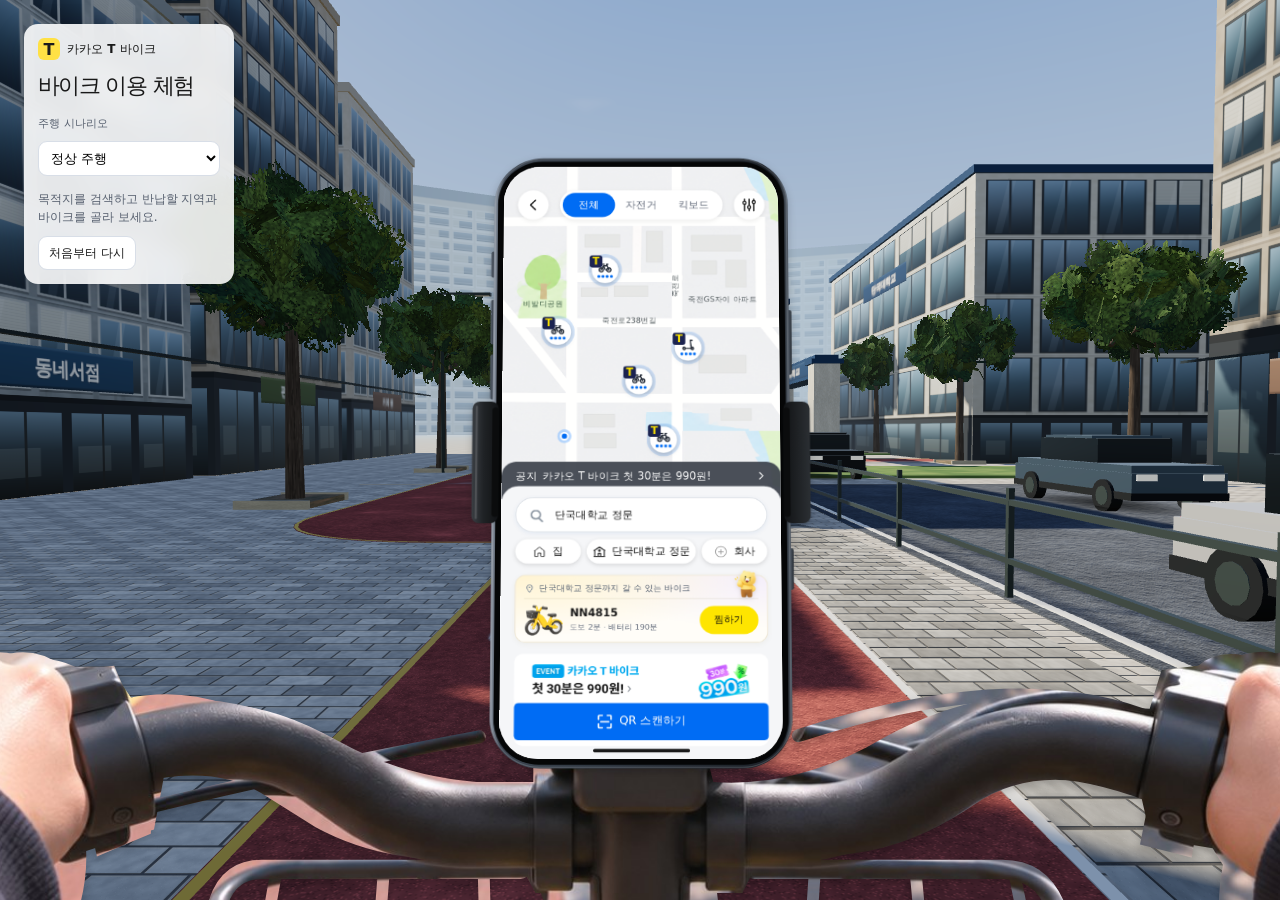
==== index.html @ aef1033a "Keep only final purple theme and banner warning scenario" ====
<!doctype html><html lang="ko"><head><meta charset="utf-8"><meta name="viewport" content="width=device-width,initial-scale=1,viewport-fit=cover"><title>카카오 T 바이크 UX 프로토타입</title><link rel="stylesheet" href="style.css?v=purple-final"></head>
<body><main class="demo">
 <aside class="controls" aria-label="테스트 설정">
  <div class="brand"><span>T</span> 카카오 T 바이크</div>
  <h1>바이크 이용 체험</h1>
  <label for="scenario">주행 시나리오</label><select id="scenario"><option value="normal">정상 주행</option><option value="restricted">서비스 불가 구역 · 상단 경고</option></select>
  <p id="hint">목적지를 검색하고 반납할 지역과 바이크를 골라 보세요.</p>
  <button class="reset" id="reset" type="button">처음부터 다시</button>
 </aside>

 <canvas id="rideScenery" class="ride-scenery" aria-hidden="true"></canvas>
 <div class="device">
 <svg class="ride-cockpit" viewBox="0 0 1392 1044" preserveAspectRatio="none" aria-hidden="true">
  <defs><mask id="cockpitMask" maskUnits="userSpaceOnUse" x="0" y="0" width="1392" height="1044">

   <path fill="white" d="M0 665Q25 651 47 650Q69 633 99 645Q133 633 159 653L181 689Q194 729 188 772Q183 813 151 841L163 884Q174 948 119 1044H0Z"/>
   <path fill="white" d="M1392 660Q1350 647 1328 650Q1300 631 1276 647Q1248 639 1227 658L1209 699Q1194 739 1202 781L1237 838Q1226 892 1247 955L1272 1044H1392Z"/>
   <path fill="white" d="M155 659L208 653L221 683Q269 674 312 689Q359 691 416 723Q473 755 544 761H597V737H758L764 761Q835 766 906 729Q970 691 1028 683Q1096 675 1177 698L1185 661L1234 675L1208 831L1160 819L1168 779Q1080 746 1028 764Q973 786 936 809Q868 844 767 840L754 894H615L595 840Q502 843 439 817Q399 801 358 774Q303 743 245 759L242 809L192 830Z"/>
   <path fill="white" d="M634 744H754L776 939Q790 974 810 999L825 1044H607L619 982Q641 967 643 936Z"/>
   <g fill="white">
    <path d="M0 657Q16 646 41 649Q61 639 82 644Q107 635 130 649Q147 643 172 654L204 654L226 686Q291 679 340 693Q382 707 420 731Q462 759 501 766L592 773H800L878 765Q924 753 971 721Q1018 690 1073 688L1169 693L1180 657L1214 653Q1230 639 1255 643Q1284 635 1302 649Q1334 637 1359 649Q1380 645 1392 659V1044H1298Q1301 960 1258 893Q1238 862 1237 824L1170 813L1158 761L1085 759Q1041 758 1006 782Q950 820 895 827L803 840L791 864H599L585 838L493 832Q439 827 395 803L344 771Q307 749 254 757L245 805L182 825Q184 866 161 919Q139 976 144 1044H0Z"/>
    <path d="M628 783H756L767 913L798 988L800 1044H598L605 992L626 942Z"/>
   </g>
   <g fill="none" stroke="white" stroke-linecap="round" stroke-linejoin="round">
    <path stroke-width="18" d="M235 1044L305 872Q315 842 345 842H585M802 842H1032Q1067 842 1081 875L1133 1044"/>
    <path stroke-width="11" d="M271 944Q406 917 619 918M768 918Q1000 917 1103 944M246 1027Q407 996 615 997M786 997Q971 992 1121 1023M358 847L323 1044M458 847L443 1044M551 847L556 1044M858 847L845 1044M952 847L970 1044M1044 849L1084 1044"/>
    <path stroke-width="12" d="M222 789Q360 754 547 719M843 718Q1050 650 1176 704"/>
   </g>
  </mask></defs>
  <image href="assets/ride-pov.jpg" width="1392" height="1044" mask="url(#cockpitMask)"/>
 </svg>
 <svg class="ride-cockpit iphone-layer" viewBox="0 0 1392 1044" preserveAspectRatio="none" aria-hidden="true">
  <!-- iPhone 17 Pro 목업: 화면 x 565–829, y 165.5–739.5 (402:874) -->
  <defs>
   <linearGradient id="iphoneFrame" x1="0" x2="1" y1="0" y2="0">
    <stop offset="0" stop-color="#8c96a3"/><stop offset=".035" stop-color="#3d4652"/><stop offset=".5" stop-color="#2a313a"/><stop offset=".965" stop-color="#1b2027"/><stop offset="1" stop-color="#4b5560"/>
   </linearGradient>
   <linearGradient id="iphoneButton" x1="0" x2="1"><stop offset="0" stop-color="#596370"/><stop offset="1" stop-color="#262c33"/></linearGradient>
   <linearGradient id="holderGrip" x1="0" x2="1"><stop offset="0" stop-color="#3a3e43"/><stop offset=".45" stop-color="#1f2225"/><stop offset="1" stop-color="#111315"/></linearGradient>
   <linearGradient id="holderGripRight" x1="0" x2="1"><stop offset="0" stop-color="#111315"/><stop offset=".55" stop-color="#1f2225"/><stop offset="1" stop-color="#2b2f33"/></linearGradient>
  </defs>
  <g class="iphone-mockup">
   <rect x="553.5" y="250" width="4" height="26" rx="2" fill="url(#iphoneButton)"/>
   <rect x="553.5" y="298" width="4" height="44" rx="2" fill="url(#iphoneButton)"/>
   <rect x="553.5" y="352" width="4" height="44" rx="2" fill="url(#iphoneButton)"/>
   <rect x="836.5" y="308" width="4" height="64" rx="2" fill="url(#iphoneButton)"/>
   <rect x="836.5" y="540" width="4" height="40" rx="2" fill="url(#iphoneButton)"/>
   <rect x="556" y="156.5" width="282" height="592" rx="47" fill="url(#iphoneFrame)"/>
   <rect x="557.2" y="157.7" width="279.6" height="589.6" rx="45.8" fill="none" stroke="#ffffff" stroke-opacity=".16" stroke-width="1"/>
   <rect x="559.5" y="160" width="275" height="585" rx="42.5" fill="#050607"/>
   <rect x="565" y="165.5" width="264" height="574" rx="36" fill="#000"/>
   <rect x="537" y="398" width="25" height="118" rx="7" fill="url(#holderGrip)"/>
   <rect x="556" y="404" width="6" height="106" rx="3" fill="#0b0c0d"/>
   <rect x="540" y="402" width="2.2" height="110" rx="1.1" fill="#ffffff" fill-opacity=".14"/>
   <rect x="832" y="398" width="25" height="118" rx="7" fill="url(#holderGripRight)"/>
   <rect x="832" y="404" width="6" height="106" rx="3" fill="#0b0c0d"/>
  </g>
 </svg>
 <div class="device-screen">
 <div class="viewport" id="viewport"><article id="phone" class="phone" data-theme="purple" data-stage="home" aria-label="카카오 T 바이크 모바일 화면">
  <div class="map" aria-hidden="true">
   <div class="pick-map">
    <svg class="pick-map-art" viewBox="0 0 402 874" aria-hidden="true">
     <rect width="402" height="874" class="pick-ground"/>
     <path class="pick-building" d="M0 0H61L89 34 60 78 0 58Z M154 0H292V72L250 57 214 38Z M119 350H279V473H119Z M311 370H340V494H311Z M0 342L43 366 56 447 0 461Z M359 528H402V589H359Z"/>
     <path class="pick-green" d="M0 117L67 90 131 121 198 149 258 174 331 191 315 226 272 244 188 255 103 251 0 234Z"/>
     <path class="pick-street-edge" d="M-10-15L92 25 150 58 219 99 286 131 402 153 M-13 247L105 268 202 264 318 247 404 259 M-10 310L85 329 186 328 277 311 330 271 350 200 374 126 361 50 354-20 M-12 590L81 577 162 576 250 549 334 527 422 528"/>
     <path class="pick-streets" d="M-10-15L92 25 150 58 219 99 286 131 402 153 M-13 247L105 268 202 264 318 247 404 259 M-10 310L85 329 186 328 277 311 330 271 350 200 374 126 361 50 354-20 M-12 590L81 577 162 576 250 549 334 527 422 528"/>
     <path class="pick-lanes" d="M34 5L15 38 72 66 64 89 M3 337L42 349 67 423 65 502 M121 347V472H279V347Z M319 349V498 M346 331V490L359 541"/>
     <text class="pick-map-label" x="69" y="280" transform="rotate(9 69 280)">죽전로238번길</text>
     <text class="pick-map-label" x="135" y="493" text-anchor="middle">죽전GS자이 아파트</text>
     <text class="pick-map-label" x="203" y="396" text-anchor="middle">103</text>
    </svg>
    <div class="pick-map-status"><span>9:55</span><span class="pick-island">☎ 24분<i></i></span><span>▮▮ ▰</span></div>
    <div class="pick-map-report"><img src="assets/ride-imgIconSiren.svg" alt="">불편 사항</div>
   </div>
   <div class="ride-map">
    <div class="map-world" id="mapWorld">
     <svg class="navigation-map" viewBox="-220 -220 842 1314">
      <defs>
       <pattern id="restricted-block-pattern" width="52" height="52" patternUnits="userSpaceOnUse">
        <rect class="map-restricted-fill" width="52" height="52"/>
        <path class="map-restricted-mark" d="M23.5 23.5l5 5m0-5-5 5"/>
       </pattern>
      </defs>
      <!-- The road surface is the space between the parcels. Restricted parcels are part of the map. -->
      <path class="map-green" d="M-220-220H65L70-18L108 118L170 190L177 226H-220Z"/>
      <path class="map-land" d="M102-220H622V220L394 221L339 230H220L215 176L143 100L109-30Z"/>
      <path class="map-land" d="M-220 486H148L177 507L185 580H106L78 593H-220Z
        M221 248H329L333 417L334 461H225Z
        M226 480H335L336 536L320 566L300 580L260 585H224Z
        M-220 852L-44 851L187 832V1094H-220Z
        M222 831L413 882V1094H225Z
        M429 246H622V1094H430Z"/>
      <path class="map-blocks" d="M241 270H313V326H241Z M250 353H314V434H250Z
        M247 501H316V542H247Z M26 503H65V554H26Z M83 501H144V551H83Z"/>
      <g class="figma-zones" aria-hidden="true">
       <path class="map-restricted zone-west-classic" d="M-72 255.03H148V462.003H-72Z"/>
       <path class="map-restricted zone-west-gradient" d="M-72 233H148V462H-72Z"/>
       <path class="map-restricted" d="M221 808.992V604.508H268.2615L310.7969 599.189L335.609 580.277L353.923 547.772L346.243 255.2289L413 244V861Z"/>
       <path class="map-restricted zone-tip" d="M-27.5806 628.0887H-73V664H-2.2166L55 628.0887L24.3272 591Z"/>
       <path class="map-restricted" d="M-44 832.898V628.4139L-3.1664 611.77765L29.4125 649.447L65.046 623.0949L83.371 611.77765L106.108 604.24H187.216V813.359Z"/>
      </g>
      <path class="map-route-casing" id="routeCasing"/>
      <path class="map-route-past" id="routePast"/>
      <path class="map-navigation-line" id="navigationLine"/>
      <path class="map-cycle-line" id="cycleLine"/>
      <g id="routeArrows" class="map-route-arrows"/>
     </svg>
     <div class="figma-destination">
      <img src="assets/destination-pin.svg" alt="" width="27" height="37">
      <span id="ridePinDestination">단국대학교 정문</span>
     </div>
     <img id="arrivalBike" class="arrival-bike" alt="" hidden>
     <img id="rider" class="rider" src="assets/rider-chunshik-v3.png" alt="">
     <span class="rider-effort" aria-hidden="true"><i></i><i></i></span>
    </div>
   </div>
  </div>
  <button id="pickerBack" class="pick-map-home" type="button" aria-label="이전 화면" hidden><svg aria-hidden="true" viewBox="0 0 24 24"><path d="M3 11 12 3l9 8v8a1 1 0 0 1-1 1h-5v-6H9v6H4a1 1 0 0 1-1-1Z"/></svg></button>
  <section id="bikeHome" class="bike-home" aria-label="바이크 홈">
   <div class="home-map home-map-top" aria-hidden="true"><img src="assets/exactdone-imgImage94.png" alt=""></div>
   <div class="home-map home-map-bottom" aria-hidden="true"><img src="assets/exactdone-imgImage94.png" alt=""></div>
   <svg class="home-map-details" viewBox="0 0 393 434" aria-hidden="true">
    <path class="home-map-buildings" d="M116 101h50v19h-50z M204 96h23v46h-23z M111 180h38v13h-38z M158 177h48v16h-48z M268 102h72v24h-72z M269 140h35v20h-35z M317 139h29v40h-29z M278 279h67v26h-67z M309 357h43v17h-43z M115 365h44v19h-44z M116 393h45v21h-45z"/>
    <g class="home-map-roads">
     <text x="141" y="232">죽전로238번길</text>
     <text x="248" y="194" transform="rotate(-90 248 194)">죽전로</text>
    </g>
    <g class="home-map-places">
     <text x="312" y="200" text-anchor="middle">죽전GS자이 아파트</text>
     <text x="57" y="207" text-anchor="middle" class="home-map-park">비발디공원</text>
    </g>
    <circle class="pickup-location-halo" cx="88" cy="397" r="10"/>
    <circle class="pickup-location" cx="88" cy="397" r="5"/>
   </svg>
   <div id="homeMarkers" class="home-markers" aria-label="근처 바이크 및 킥보드"></div>
   <div class="home-tools">
    <button id="homeBack" class="entry-round" type="button" aria-label="뒤로"><img src="assets/home-imgIconBack.svg" alt=""></button>
    <div id="vehicleFilters" class="vehicle-filters" role="group" aria-label="이동 수단">
     <button type="button" data-vehicle="all" aria-pressed="true">전체</button><button type="button" data-vehicle="bike" aria-pressed="false">자전거</button><button type="button" data-vehicle="kickboard" aria-pressed="false">킥보드</button>
    </div>
    <button id="homeFilter" class="entry-round" type="button" aria-label="이동 수단 필터" aria-expanded="false" aria-controls="vehiclePanel"><img src="assets/home-imgIconFilter.svg" alt=""></button>
   </div>
   <div id="vehiclePanel" class="vehicle-panel" hidden>
    <label><input id="rangeFilter" type="checkbox"> 목적지까지 갈 수 있는 바이크</label>
    <button id="applyFilters" class="btn primary" type="button">적용</button>
   </div>
   <button class="home-notice" id="homeNotice" type="button"><b>공지</b> 카카오 T 바이크 첫 30분은 990원! <img src="assets/home-imgIcon2.svg" alt=""></button>
   <div class="home-sheet">
    <div class="home-search-group">
     <button id="destinationSearch" class="home-search" type="button" aria-label="목적지 검색"><img src="assets/home-imgGroup5.svg" alt=""><span id="homeDestination">단국대학교 정문</span></button>
     <div class="home-shortcuts">
      <button type="button" id="homePlace"><img src="assets/home-imgIconHome.svg" alt="">집</button>
      <button type="button" id="campusShortcut"><svg viewBox="0 0 24 24" aria-hidden="true" fill="none" stroke="currentColor" stroke-width="1.7" stroke-linecap="round" stroke-linejoin="round"><path d="M3 10l9-6 9 6M4 10v10h16V10M10 20v-5h4v5M3 20h18"/><circle cx="12" cy="10" r="1.3"/></svg>단국대학교 정문</button>
      <button type="button" id="workPlace"><img src="assets/home-imgIconPlusCircle.svg" alt="">회사</button>
     </div>
    </div>
    <div id="recommendedBikeCard" class="home-recommended review-bike-card" data-card-layout="guide">
     <img class="review-card-mascot" src="assets/exactdone-imgImage89.png" alt="">
     <div class="review-bike-route">
      <svg viewBox="0 0 24 24" aria-hidden="true"><path d="M12 3.5a6 6 0 0 0-6 6c0 4.5 6 10.8 6 10.8s6-6.3 6-10.8a6 6 0 0 0-6-6Z" fill="none" stroke="currentColor" stroke-width="1.65" stroke-linejoin="round"/><circle cx="12" cy="9.3" r="1.8" fill="currentColor"/></svg>
      <span><span id="reviewBikeDestination">단국대학교 정문</span>까지 갈 수 있는 바이크</span>
     </div>
     <button type="button" id="recommendedBike" class="home-bike-details" aria-label="추천 바이크 지도에서 보기">
      <img class="home-bike-photo" src="assets/home-imgImage98.png" alt="">
      <span class="home-bike-copy">
       <strong id="homeBikeNumber">NN4815</strong>
       <span class="review-bike-meta">도보 2분 · 배터리 <span id="homeBikeBattery">190분</span></span>
      </span>
     </button>
     <button type="button" id="saveHomeBike" class="btn home-save-bike">찜하기</button>
    </div>
    <div class="home-promo-panel">
     <button type="button" class="home-promo" id="homePromo" aria-label="카카오 T 바이크 첫 30분은 990원 이벤트"><img src="assets/home-imgImage4.png" alt=""></button>
     <div class="home-actions"><button type="button" id="homeScan" class="btn primary"><img src="assets/home-imgIconScan.svg" alt="">QR 스캔하기</button></div>
    </div>
   </div>
   <span class="home-design-indicator" aria-hidden="true"></span>
  </section>
  <section id="bikeSearch" class="bike-search" aria-label="목적지 검색 화면" hidden>
   <form id="destinationForm" class="search-header" autocomplete="off">
    <button id="searchBack" type="button" class="entry-icon" aria-label="뒤로"><img src="assets/search-imgBack.svg" alt=""></button>
    <input id="destinationInput" type="search" aria-label="목적지" placeholder="목적지를 검색해 주세요" enterkeyhint="search">
    <button id="clearSearch" type="button" class="entry-icon" aria-label="검색어 지우기" hidden><img src="assets/search-imgClear.svg" alt=""></button>
    <span class="search-divider" aria-hidden="true"></span>
    <button type="submit" class="entry-icon" aria-label="검색"><img src="assets/search-imgSearch.svg" alt=""></button>
   </form>
   <div class="search-shortcuts">
    <button id="searchHomePlace" type="button"><img src="assets/search-imgIcon.svg" alt="">집</button>
    <button id="searchWorkPlace" type="button"><img src="assets/search-imgIcon1.svg" alt="">회사</button>
    <button id="stationShortcut" type="button"><img src="assets/search-imgIcon2.svg" alt="">죽전역</button>
    <button id="sampleDestinations" type="button" aria-label="예시 목적지 보기"><img src="assets/search-imgIcon3.svg" alt=""></button>
   </div>
   <div id="searchResults" class="search-results">
    <button type="button" class="search-row" data-query="단국대학교"><span class="search-icon-tile"><img src="assets/search-imgIcon4.svg" alt=""></span><span><mark>단국</mark>대학교</span></button>
    <button type="button" class="search-row" data-query="단국대학교죽전캠퍼스"><span class="search-icon-tile"><img src="assets/search-imgIcon4.svg" alt=""></span><span><mark>단국</mark>대학교죽전캠퍼스</span></button>
    <button type="button" class="search-row" data-query="단국대"><span class="search-icon-tile"><img src="assets/search-imgIcon4.svg" alt=""></span><span><mark>단국</mark>대</span></button>
    <button type="button" class="search-row search-place" data-place="gate"><span class="search-icon-tile"><img src="assets/search-imgIcon5.svg" alt=""></span><span><mark>단국</mark>대학교 정문<small>932m · 경기 용인시 수지구 죽전로 152</small></span><span class="search-map-chip"><img src="assets/search-imgIcon6.svg" alt=""></span></button>
    <p id="searchEmpty" class="search-empty" role="status" hidden>검색 결과가 없어요. 단국대학교를 검색해 보세요.</p>
   </div>
  </section>
  <section id="bikeZone" class="bike-zone" aria-label="목적지 근처 반납 가능 지역" hidden>
   <div class="zone-map-art">
    <img class="zone-map-image" src="assets/zone-imgImage252.png" alt="">
    <div class="zone-map-cleanup"></div>
    <svg class="zone-overlay zone-east zone-hit-region" viewBox="0 0 205 387.5" aria-hidden="true">
     <g id="zone-imgVector339-Vector 339">
     <path d="M0 0V244L99 387.5H205V0H0Z" fill="url(#zone-imgVector339-pattern0_0_256)" fill-opacity="0.16"/>
     <path d="M0 0V244L99 387.5H205V0H0Z" fill="#292F35" fill-opacity="0.25"/>
     </g>
     <defs>
     <pattern id="zone-imgVector339-pattern0_0_256" patternUnits="userSpaceOnUse" patternTransform="matrix(52.1982 0 0 52.7007 98.1501 189.358)" preserveAspectRatio="none" viewBox="0 0 208.793 210.803" width="1" height="1">
     <g id="zone-imgVector339-pattern0_0_256_inner">
     <path id="zone-imgVector339-Union" d="M34.7988 6.36426L23.5205 17.6416L34.6484 28.7695L28.2842 35.1338L17.1562 24.0059L6.51465 34.6484L0.150391 28.2842L10.792 17.6416L0 6.84961L6.36426 0.485352L17.1562 11.2773L28.4346 0L34.7988 6.36426Z" fill="#080D10"/>
     </g>
     </pattern></defs>
    </svg>
    <svg class="zone-overlay zone-west zone-hit-region" viewBox="0 0 242.881 430.406" aria-hidden="true">
     <g id="zone-imgVector340-Vector 340">
     <path d="M104.5 0H0L12 244.551L134.626 430.406H242.881V18L104.5 0Z" fill="url(#zone-imgVector340-pattern0_0_263)" fill-opacity="0.16"/>
     <path d="M104.5 0H0L12 244.551L134.626 430.406H242.881V18L104.5 0Z" fill="#292F35" fill-opacity="0.25"/>
     </g>
     <defs>
     <pattern id="zone-imgVector340-pattern0_0_263" patternUnits="userSpaceOnUse" patternTransform="matrix(52.1982 0 0 52.7007 117.091 210.811)" preserveAspectRatio="none" viewBox="0 0 208.793 210.803" width="1" height="1">
     <g id="zone-imgVector340-pattern0_0_263_inner">
     <path id="zone-imgVector340-Union" d="M34.7988 6.36426L23.5205 17.6416L34.6484 28.7695L28.2842 35.1338L17.1562 24.0059L6.51465 34.6484L0.150391 28.2842L10.792 17.6416L0 6.84961L6.36426 0.485352L17.1562 11.2773L28.4346 0L34.7988 6.36426Z" fill="#080D10"/>
     </g>
     </pattern></defs>
    </svg>
    <svg class="zone-overlay zone-south zone-hit-region" viewBox="0 0 315.5 126.5" aria-hidden="true">
     <g id="zone-imgVector346-Vector 346">
     <path d="M0 0H229.5L315.5 126.5H0V0Z" fill="url(#zone-imgVector346-pattern0_0_265)" fill-opacity="0.16"/>
     <path d="M0 0H229.5L315.5 126.5H0V0Z" fill="#292F35" fill-opacity="0.25"/>
     </g>
     <defs>
     <pattern id="zone-imgVector346-pattern0_0_265" patternUnits="userSpaceOnUse" patternTransform="matrix(52.1982 0 0 52.7007 153.4 58.8583)" preserveAspectRatio="none" viewBox="0 0 208.793 210.803" width="1" height="1">
     <g id="zone-imgVector346-pattern0_0_265_inner">
     <path id="zone-imgVector346-Union" d="M34.7988 6.36426L23.5205 17.6416L34.6484 28.7695L28.2842 35.1338L17.1562 24.0059L6.51465 34.6484L0.150391 28.2842L10.792 17.6416L0 6.84961L6.36426 0.485352L17.1562 11.2773L28.4346 0L34.7988 6.36426Z" fill="#080D10"/>
     </g>
     </pattern></defs>
    </svg>
    <svg class="zone-overlay zone-north zone-hit-region" viewBox="0 0 198.5 240.124" aria-hidden="true">
     <g id="zone-imgVector345-Vector 345">
     <path d="M0 210.987V0H198.5V240.124L165.5 210.987H0Z" fill="url(#zone-imgVector345-pattern0_0_238)" fill-opacity="0.16"/>
     <path d="M0 210.987V0H198.5V240.124L165.5 210.987H0Z" fill="#292F35" fill-opacity="0.25"/>
     </g>
     <defs>
     <pattern id="zone-imgVector345-pattern0_0_238" patternUnits="userSpaceOnUse" patternTransform="matrix(52.1982 0 0 52.7007 94.9001 115.67)" preserveAspectRatio="none" viewBox="0 0 208.793 210.803" width="1" height="1">
     <g id="zone-imgVector345-pattern0_0_238_inner">
     <path id="zone-imgVector345-Union" d="M34.7988 6.36426L23.5205 17.6416L34.6484 28.7695L28.2842 35.1338L17.1562 24.0059L6.51465 34.6484L0.150391 28.2842L10.792 17.6416L0 6.84961L6.36426 0.485352L17.1562 11.2773L28.4346 0L34.7988 6.36426Z" fill="#080D10"/>
     </g>
     </pattern></defs>
    </svg>
    <svg class="zone-overlay zone-park zone-return-shape" viewBox="0 0 202 119" aria-hidden="true"><path id="zone-imgVector348.svg-Vector 348" d="M0 119V0H164.908L202 33.113V119H0Z" fill="#6BBDFF" fill-opacity="0.2"/></svg>
    <svg class="zone-overlay zone-southwest zone-return-shape" viewBox="0 0 274.305 354.318" aria-hidden="true"><path id="zone-imgVector349.svg-Vector 349" d="M0 341.698L49.1123 0L189.805 227L274.305 354.318H49.1123L0 341.698Z" fill="#6BBDFF" fill-opacity="0.2"/></svg>
    <svg class="zone-overlay zone-east zone-gradient zone-hit-region" viewBox="0 0 205 387.5" aria-hidden="true">
     <g id="zone-purple-imgVector339-Vector 339">
     <path d="M0 0V235L99 387.5H205V0H0Z" fill="url(#zone-purple-imgVector339-pattern0_0_188)" fill-opacity="0.16"/>
     <path d="M0 0V235L99 387.5H205V0H0Z" fill="#292F35" fill-opacity="0.25"/>
     </g>
     <defs>
     <pattern id="zone-purple-imgVector339-pattern0_0_188" patternUnits="userSpaceOnUse" patternTransform="matrix(52.1982 0 0 52.7007 98.1501 189.358)" preserveAspectRatio="none" viewBox="0 0 208.793 210.803" width="1" height="1">
     <g id="zone-purple-imgVector339-pattern0_0_188_inner">
     <path id="zone-purple-imgVector339-Union" d="M34.7988 6.36426L23.5205 17.6416L34.6484 28.7695L28.2842 35.1338L17.1562 24.0059L6.51465 34.6484L0.150391 28.2842L10.792 17.6416L0 6.84961L6.36426 0.485352L17.1562 11.2773L28.4346 0L34.7988 6.36426Z" fill="#080D10"/>
     </g>
     </pattern></defs>
    </svg>
    <svg class="zone-overlay zone-west zone-gradient zone-hit-region" viewBox="0 0 259.381 433.906" aria-hidden="true">
     <g id="zone-purple-imgVector340-Vector 340">
     <path d="M28.5 0L0 72.5L28.5 248.051L151.126 433.906H259.381V16.5L28.5 0Z" fill="url(#zone-purple-imgVector340-pattern0_0_263)" fill-opacity="0.16"/>
     <path d="M28.5 0L0 72.5L28.5 248.051L151.126 433.906H259.381V16.5L28.5 0Z" fill="#292F35" fill-opacity="0.25"/>
     </g>
     <defs>
     <pattern id="zone-purple-imgVector340-pattern0_0_263" patternUnits="userSpaceOnUse" patternTransform="matrix(52.1982 0 0 52.7007 125.341 212.561)" preserveAspectRatio="none" viewBox="0 0 208.793 210.803" width="1" height="1">
     <g id="zone-purple-imgVector340-pattern0_0_263_inner">
     <path id="zone-purple-imgVector340-Union" d="M34.7988 6.36426L23.5205 17.6416L34.6484 28.7695L28.2842 35.1338L17.1562 24.0059L6.51465 34.6484L0.150391 28.2842L10.792 17.6416L0 6.84961L6.36426 0.485352L17.1562 11.2773L28.4346 0L34.7988 6.36426Z" fill="#080D10"/>
     </g>
     </pattern></defs>
    </svg>
    <svg class="zone-overlay zone-park zone-gradient zone-return-shape" viewBox="0 0 201.5 115" aria-hidden="true"><path id="zone-purple-imgVector348.svg-Vector 348" d="M0 115V0H164.5L201.5 32V115H0Z" fill="#6BBDFF" fill-opacity="0.2"/></svg>
    <svg class="zone-overlay zone-southwest zone-gradient zone-return-shape" viewBox="0 0 269.182 414.818" aria-hidden="true"><path id="zone-purple-imgVector349.svg-Vector 349" d="M0 402.198V0L178.335 280.896L269.182 414.818H49.1123L0 402.198Z" fill="#6BBDFF" fill-opacity="0.2"/></svg>
   </div>
   <div class="zone-status" aria-hidden="true"><b>8:43</b><span><img src="assets/zone-imgSignal.svg" alt=""><img src="assets/exactdone-imgBattery.svg" alt=""></span></div>
   <header class="zone-header">
    <button id="zoneBack" type="button" class="entry-round" aria-label="뒤로"><img src="assets/zone-imgIcon.svg" alt=""></button>
    <button id="changeDestination" type="button"><span id="zoneDestination">단국대학교 정문</span><img src="assets/zone-imgIconSearch.svg" alt=""></button>
   </header>
   <button id="zoneArea" class="zone-area" type="button" aria-label="지도에서 반납 가능 구역 선택" aria-pressed="false"><svg class="zone-area-shape" viewBox="0 0 110.5 160" aria-hidden="true">
     <path id="zone-imgVector347-Vector 347" d="M2.50001 2.5H108V157.5L2.50001 2.5Z" fill="#6BBDFF" fill-opacity="0.5" stroke-width="5" stroke-linejoin="round" stroke="url(#zone-imgVector347-paint0_linear_0_264)"/>
     <defs>
     <linearGradient id="zone-imgVector347-paint0_linear_0_264" x1="116.536" y1="147.525" x2="-20.6037" y2="88.3073" gradientUnits="userSpaceOnUse">
     <stop offset="0.259615" stop-color="#006CF4"/>
     <stop offset="1" stop-color="#5EC7F8"/>
     </linearGradient>
     </defs>
    </svg><img class="zone-area-unselected" src="assets/zone-unselected-area.svg" alt=""></button>
   <svg id="zoneWalkLine" class="zone-walk-line" viewBox="0 0 402 874" aria-hidden="true">
    <line id="zoneWalkSegment" x1="167.5" y1="479" x2="322.5" y2="501"/>
   </svg>
   <button id="zoneMarker" type="button" class="zone-marker" aria-label="도보 3분 반납 가능 구역 선택" aria-describedby="zoneDragHelp" aria-pressed="false">
    <span class="zone-choonsik"><img src="assets/zone-img202611041220501.png" alt=""></span>
    <span class="zone-marker-caption"><b>도착</b><strong id="zoneWalkTime">도보 3분</strong></span>
    <img class="zone-stem" src="assets/zone-imgStem.svg" alt="">
    <span class="zone-invalid-pin" aria-hidden="true">
     <img class="zone-invalid-mascot" src="assets/zone-unavailable-chunshik.png" alt="">
     <strong>반납 불가능 지역</strong>
     <img class="zone-stem" src="assets/zone-unavailable-stem.svg" alt="">
    </span>
   </button>
   <span id="zoneDragHelp" class="zone-drag-help">도착 핀을 끌어서 확인하세요. 키보드로는 방향키로 이동할 수 있어요.</span>
   <div class="zone-destination">
    <img src="assets/destination-pin.svg" alt="">
    <span id="zonePinLabel">단국대학교 정문</span>
   </div>
   <button id="zoneLocate" class="entry-round zone-locate" aria-label="반납 가능 구역 다시 보기" type="button"><img src="assets/zone-imgIconLocate.svg" alt=""></button>
   <div class="zone-sheet">
    <span class="zone-handle" aria-hidden="true"></span>
    <h2 id="zoneTitle" aria-live="polite">목적지 근처 반납가능 지역</h2>
    <button id="findBike" class="btn primary" type="button">바이크 찾기</button>
   </div>
  </section>
  <div id="pins" class="pins" aria-label="지도에 표시된 자전거">
   <svg class="pickup-directions" viewBox="0 0 402 874" aria-hidden="true">
    <defs>
     <marker id="pickup-arrow" viewBox="0 0 12 12" markerWidth="12" markerHeight="12" markerUnits="userSpaceOnUse" refX="10" refY="6" orient="auto"><path d="M1 1L11 6 1 11 3 6Z" fill="#006cf4"/></marker>
     <mask id="pickup-remaining-route" maskUnits="userSpaceOnUse" x="0" y="0" width="402" height="874">
      <rect width="402" height="874" fill="white"/>
      <path id="pickupMotionPath" pathLength="1" fill="none" stroke="black" stroke-width="16" stroke-linejoin="round" stroke-dasharray="0 1"/>
     </mask>
    </defs>
    <g mask="url(#pickup-remaining-route)">
     <path id="pickupHalo" class="pickup-halo"/>
     <path id="pickupLine" class="pickup-line" marker-end="url(#pickup-arrow)"/>
    </g>
    <g id="pickupLocation" transform="translate(201 278)">
     <circle class="pickup-location-halo" r="12"/>
     <circle class="pickup-location" r="7"/>
    </g>
   </svg>
   <div id="pickupDistance" class="pickup-distance" role="status"></div>
  </div>
  <div class="status" aria-hidden="true"><span>9:55</span><span>▮▮▮ &nbsp;▰</span></div>
  <section id="picker" class="sheet picker">
   <button id="sheetHandle" class="handle" aria-label="주변 바이크 목록 펼치기" aria-expanded="false"><i></i></button>
   <header class="sheet-header"><h2 id="pickerTitle">반납 위치까지 갈 수 있는<br>내 근처 바이크</h2><img src="assets/home-imgImage97.png" alt=""></header>
   <div id="cards" class="cards"></div>
   <div id="nextBikes" class="next-bikes" aria-hidden="true" inert></div>
   <footer class="actions"><button id="secondary" class="btn secondary"><img src="assets/pick-imgLeadingIcon.svg" alt=""><span>QR 스캔하기</span></button><button id="primary" class="btn primary">찜하기</button></footer>
  </section>
  <section class="ride-ui" aria-label="주행 화면">
   <div class="dark-ride-status" aria-hidden="true"><span>8:43</span><span><img src="assets/exactdone-imgSignal.svg" alt=""><img src="assets/exactdone-imgBattery.svg" alt=""></span></div>
   <div id="rideCards" class="ride-cards" data-card="navigation" aria-label="주행 중 상단 카드" hidden>
   <header id="nav" class="nav" data-warning="false"><div class="nav-fill"></div>
    <img class="nav-stars" src="assets/banner-dark-stars.svg" alt="">
    <div class="nav-copy"><div class="distance" id="navManeuver" role="img" aria-label="80m 앞 좌회전">
    <img class="turn-gradient" src="assets/ride-imgUnion.svg" alt="">
    <img class="turn-light" src="assets/banner-light-turn.svg" alt="">
    <img class="turn-dark" src="assets/banner-dark-turn.svg" alt="">
    <svg class="turn-straight" viewBox="0 0 48 48" aria-hidden="true"><path d="M24 40V8m-12 12L24 8l12 12" fill="none" stroke="currentColor" stroke-width="6" stroke-linecap="round" stroke-linejoin="round"/></svg>
    <strong id="distance">80</strong><small>m</small></div><span id="navLabel">12:23 도착 예정</span></div><div class="meter" id="rideMeter" role="timer" aria-label="이용 시간 0분 0초">
     <svg class="meter-ring" viewBox="0 0 100 100" aria-hidden="true"><circle class="meter-track" cx="50" cy="50" r="45"/><circle class="meter-progress" id="meterProgress" cx="50" cy="50" r="45" pathLength="60" stroke-dasharray="0 60"/></svg>
     <b id="meterText">0분</b><small id="meterPrice">0원</small>
    </div></header>
    <section id="rideBikeCard" class="ride-bike-card" aria-label="이용 중인 바이크 정보" aria-hidden="true" inert>
     <div class="ride-bike-brand">
      <svg viewBox="0 0 18 16" aria-hidden="true"><path d="M2 2h14M2 6h14m-7 0v8" fill="none" stroke="currentColor" stroke-width="2" stroke-linecap="round"/></svg>
      <b>카카오 T 바이크</b>
     </div>
     <div class="ride-bike-content">
      <div class="ride-bike-summary"><strong id="rideBikeNumber">NN4815</strong><span class="ride-bike-separator" aria-hidden="true"></span><svg viewBox="0 0 12 18" role="img" aria-label="배터리" fill="currentColor"><rect x="3.5" y="0.5" width="5" height="2" rx="1"/><rect x="1" y="3.5" width="10" height="4" rx="1"/><rect x="1" y="8.5" width="10" height="4" rx="1"/><rect x="1" y="13.5" width="10" height="4" rx="1"/></svg><span id="rideBikeBattery">190분</span></div>
      <div class="ride-bike-pricing"><span id="rideBikePrice">잠금해제 무료 + 분당 200원</span><button id="rideBikeFareHelp" type="button" aria-label="바이크 요금 안내">?</button></div>
      <button id="rideBikeHelp" type="button" aria-label="바이크 문제 안내">!</button>
     </div>
    </section>
    <div class="ride-card-switcher" role="group" aria-label="주행 카드 전환">
     <button id="showNavigationCard" type="button" aria-label="길안내 카드 보기" aria-pressed="true"></button>
     <button id="showRideBikeCard" type="button" aria-label="바이크 정보 카드 보기" aria-pressed="false"></button>
    </div>
   </div>
   <div class="siren"><img src="assets/ride-imgIconSiren.svg" alt="">긴급상황</div>
   <div id="rail" class="rail" aria-hidden="true"><img id="railRider" src="assets/rider-chunshik-v3.png" alt=""></div>
   <section id="arrival" class="arrival" hidden>
    <svg xmlns="http://www.w3.org/2000/svg" width="414" height="448" viewBox="0 0 414 448" fill="none" class="arrival-art" aria-hidden="true" focusable="false">
<g filter="url(#arrival-reference-filter0_d_1398_10960)">
<rect x="24" y="16" width="366" height="400" rx="20" fill="url(#arrival-reference-paint0_linear_1398_10960)" class="arrival-outer-shape" />
<image class="arrival-reference-stars" href="assets/banner-dark-stars.svg" x="40" y="18" width="334" height="72" /><path d="M70.032 65.936H42.576V62.544H54.256V56.592H46.064V41.584H66.704V44.944H50.16V53.2H67.184V56.592H58.544V62.544H70.032V65.936ZM87.1058 56.368C85.6551 55.9627 84.2684 55.3547 82.9458 54.544C81.6444 53.7333 80.5991 52.8373 79.8098 51.856C79.4897 52.368 79.0524 52.8907 78.4977 53.424C77.9644 53.936 77.3564 54.4373 76.6738 54.928C75.9911 55.3973 75.2551 55.8347 74.4658 56.24C73.6764 56.6453 72.8551 56.9867 72.0018 57.264L69.7618 54.48C71.8951 53.7333 73.6444 52.7413 75.0098 51.504C76.3964 50.2667 77.2178 48.88 77.4738 47.344H71.2978V44.016H88.0338V47.344H81.8898C82.0177 48.048 82.2844 48.7093 82.6898 49.328C83.1164 49.9253 83.6391 50.48 84.2578 50.992C84.8764 51.504 85.5911 51.9627 86.4018 52.368C87.2124 52.752 88.0764 53.0827 88.9938 53.36L87.1058 56.368ZM94.4338 68.624H90.3378V61.488H74.2418V58.224H94.4338V68.624ZM94.4977 57.072H90.4018V39.696H94.4977V46.832H98.1138V50.288H94.4977V57.072ZM84.6738 42.8H74.9458V39.472H84.6738V42.8ZM123.223 57.072C121.644 57.328 119.873 57.5093 117.911 57.616C115.948 57.7013 113.932 57.744 111.863 57.744H104.119V54.416H111.447V51.952C110.551 51.8027 109.729 51.5467 108.983 51.184C108.257 50.8 107.628 50.3413 107.095 49.808C106.561 49.2747 106.145 48.6773 105.847 48.016C105.569 47.3333 105.431 46.6187 105.431 45.872C105.431 44.9973 105.623 44.1867 106.007 43.44C106.412 42.672 106.967 42.0107 107.671 41.456C108.375 40.88 109.207 40.432 110.167 40.112C111.127 39.792 112.183 39.632 113.335 39.632C114.487 39.632 115.543 39.792 116.503 40.112C117.463 40.432 118.295 40.88 118.999 41.456C119.703 42.0107 120.247 42.672 120.631 43.44C121.036 44.1867 121.239 44.9973 121.239 45.872C121.239 46.5973 121.1 47.28 120.823 47.92C120.567 48.56 120.183 49.1467 119.671 49.68C119.18 50.2133 118.583 50.672 117.879 51.056C117.196 51.4187 116.439 51.696 115.607 51.888V54.384C116.993 54.3413 118.337 54.2773 119.639 54.192C120.961 54.1067 122.156 53.9787 123.223 53.808V57.072ZM127.991 61.552H123.895V39.696H127.991V47.952H131.799V51.408H127.991V61.552ZM128.951 67.984H108.183V59.44H112.343V64.656H128.951V67.984ZM116.151 47.92C116.812 47.3227 117.143 46.64 117.143 45.872C117.143 45.104 116.812 44.432 116.151 43.856C115.489 43.2587 114.551 42.96 113.335 42.96C112.119 42.96 111.18 43.2587 110.519 43.856C109.857 44.432 109.527 45.104 109.527 45.872C109.527 46.64 109.857 47.3227 110.519 47.92C111.18 48.496 112.119 48.784 113.335 48.784C114.551 48.784 115.489 48.496 116.151 47.92ZM159.145 65.936H131.688V62.544H138.825V58.512H135.177V48.144H151.401V44.752H135.177V41.392H155.497V51.472H139.273V55.12H156.137V58.512H152.489V62.544H159.145V65.936ZM148.393 62.544V58.512H142.921V62.544H148.393Z" fill="white" />
<rect x="42" y="105" width="330" height="293" rx="8" fill="var(--arrival-paper, #F8F9FB)" class="arrival-inner-shape" />
<rect x="58" y="125.5" width="16" height="16" rx="8" fill="#F0444B" />
<path d="M65.3864 135.548L65.1704 129.608H66.8264L66.6224 135.548H65.3864ZM66.0104 138.44C65.7544 138.44 65.5384 138.356 65.3624 138.188C65.1864 138.012 65.0984 137.796 65.0984 137.54C65.0984 137.284 65.1864 137.068 65.3624 136.892C65.5384 136.716 65.7544 136.628 66.0104 136.628C66.2664 136.628 66.4824 136.716 66.6584 136.892C66.8344 137.068 66.9224 137.284 66.9224 137.54C66.9224 137.796 66.8344 138.012 66.6584 138.188C66.4824 138.356 66.2664 138.44 66.0104 138.44Z" fill="white" />
<path d="M91.685 134.285C91.175 134.175 90.675 134.03 90.185 133.85C89.695 133.66 89.23 133.445 88.79 133.205C88.36 132.955 87.965 132.685 87.605 132.395C87.245 132.095 86.945 131.78 86.705 131.45C86.465 131.78 86.165 132.095 85.805 132.395C85.445 132.685 85.045 132.955 84.605 133.205C84.175 133.445 83.715 133.66 83.225 133.85C82.735 134.03 82.235 134.175 81.725 134.285L80.765 132.905C81.395 132.775 81.99 132.6 82.55 132.38C83.11 132.16 83.61 131.91 84.05 131.63C84.49 131.35 84.86 131.045 85.16 130.715C85.46 130.385 85.66 130.045 85.76 129.695H81.8V128.165H91.61V129.695H87.65C87.75 130.045 87.945 130.385 88.235 130.715C88.535 131.045 88.905 131.35 89.345 131.63C89.795 131.91 90.3 132.16 90.86 132.38C91.42 132.6 92.015 132.775 92.645 132.905L91.685 134.285ZM93.035 136.805H87.59V141.125H85.82V136.805H80.375V135.275H93.035V136.805ZM101.443 138.8C100.693 138.39 100.003 137.9 99.3733 137.33C98.7533 136.76 98.2683 136.115 97.9183 135.395C97.6383 136.115 97.1733 136.795 96.5233 137.435C95.8833 138.075 95.1283 138.65 94.2583 139.16L93.1033 137.945C93.6533 137.645 94.1633 137.3 94.6333 136.91C95.1033 136.52 95.5083 136.085 95.8483 135.605C96.1983 135.125 96.4733 134.6 96.6733 134.03C96.8733 133.46 96.9783 132.84 96.9883 132.17H94.0483V130.64H101.773V132.17H98.7583C98.7683 132.8 98.8733 133.39 99.0733 133.94C99.2733 134.48 99.5383 134.975 99.8683 135.425C100.208 135.865 100.598 136.26 101.038 136.61C101.478 136.95 101.948 137.245 102.448 137.495L101.443 138.8ZM104.653 141.125H102.943V127.7H104.653V132.845H106.573V134.435H104.653V141.125ZM100.048 129.755H95.6983V128.225H100.048V129.755ZM121.418 141.125H119.708V127.7H121.418V141.125ZM117.863 138.68C117.093 138.24 116.388 137.7 115.748 137.06C115.108 136.42 114.598 135.725 114.218 134.975C113.908 135.725 113.418 136.455 112.748 137.165C112.078 137.875 111.308 138.5 110.438 139.04L109.283 137.825C109.833 137.495 110.353 137.115 110.843 136.685C111.333 136.245 111.758 135.76 112.118 135.23C112.478 134.69 112.763 134.11 112.973 133.49C113.183 132.86 113.288 132.19 113.288 131.48V128.525H115.058V131.51C115.058 132.18 115.158 132.815 115.358 133.415C115.568 134.005 115.848 134.55 116.198 135.05C116.548 135.55 116.953 135.995 117.413 136.385C117.873 136.775 118.358 137.105 118.868 137.375L117.863 138.68ZM137.733 141.125H136.023V127.7H137.733V141.125ZM133.038 137.915C132.738 138.295 132.368 138.595 131.928 138.815C131.488 139.035 130.978 139.145 130.398 139.145C129.818 139.145 129.308 139.035 128.868 138.815C128.428 138.595 128.058 138.295 127.758 137.915C127.458 137.525 127.223 137.07 127.053 136.55C126.893 136.03 126.798 135.465 126.768 134.855C126.748 134.515 126.738 134.15 126.738 133.76C126.738 133.37 126.748 133.005 126.768 132.665C126.798 132.055 126.893 131.49 127.053 130.97C127.223 130.45 127.458 130 127.758 129.62C128.058 129.23 128.428 128.925 128.868 128.705C129.308 128.485 129.818 128.375 130.398 128.375C130.978 128.375 131.488 128.485 131.928 128.705C132.368 128.925 132.738 129.23 133.038 129.62C133.338 130 133.568 130.45 133.728 130.97C133.898 131.49 133.998 132.055 134.028 132.665C134.048 133.005 134.058 133.37 134.058 133.76C134.058 134.15 134.048 134.515 134.028 134.855C133.998 135.465 133.898 136.03 133.728 136.55C133.568 137.07 133.338 137.525 133.038 137.915ZM130.398 137.615C130.938 137.615 131.378 137.39 131.718 136.94C132.068 136.49 132.268 135.795 132.318 134.855C132.338 134.515 132.348 134.15 132.348 133.76C132.348 133.37 132.338 133.005 132.318 132.665C132.268 131.725 132.068 131.03 131.718 130.58C131.378 130.13 130.938 129.905 130.398 129.905C129.858 129.905 129.413 130.13 129.063 130.58C128.723 131.03 128.528 131.725 128.478 132.665C128.458 133.005 128.448 133.37 128.448 133.76C128.448 134.15 128.458 134.515 128.478 134.855C128.528 135.795 128.723 136.49 129.063 136.94C129.413 137.39 129.858 137.615 130.398 137.615ZM148.571 135.155C147.831 135.295 146.986 135.385 146.036 135.425C145.096 135.465 144.136 135.485 143.156 135.485H140.501V131.045H144.986V129.62H140.501V128.135H146.696V132.5H142.211V133.985H143.156C144.086 133.985 144.996 133.97 145.886 133.94C146.786 133.91 147.681 133.825 148.571 133.685V135.155ZM151.211 137.66H149.501V131.975H147.386V130.445H149.501V127.7H151.211V137.66ZM151.511 140.9H142.136V136.52H143.876V139.415H151.511V140.9ZM165.65 135.2H152.99V133.7H157.745V131.06H159.545V133.7H165.65V135.2ZM164.225 141.11C163.745 141.03 163.265 140.91 162.785 140.75C162.305 140.6 161.845 140.415 161.405 140.195C160.975 139.985 160.58 139.745 160.22 139.475C159.86 139.205 159.56 138.905 159.32 138.575C159.08 138.905 158.78 139.205 158.42 139.475C158.06 139.745 157.66 139.985 157.22 140.195C156.79 140.415 156.335 140.6 155.855 140.75C155.375 140.91 154.895 141.03 154.415 141.11L153.575 139.7C154.215 139.6 154.825 139.445 155.405 139.235C155.995 139.025 156.51 138.78 156.95 138.5C157.4 138.22 157.755 137.92 158.015 137.6C158.285 137.28 158.42 136.965 158.42 136.655V136.055H160.22V136.655C160.22 136.965 160.35 137.28 160.61 137.6C160.88 137.92 161.235 138.22 161.675 138.5C162.125 138.78 162.64 139.025 163.22 139.235C163.81 139.445 164.425 139.6 165.065 139.7L164.225 141.11ZM162.02 132.98C162.19 132.32 162.31 131.715 162.38 131.165C162.45 130.605 162.495 130.07 162.515 129.56H154.325V128.06H164.255C164.245 128.58 164.23 129.06 164.21 129.5C164.19 129.94 164.16 130.36 164.12 130.76C164.08 131.15 164.025 131.53 163.955 131.9C163.895 132.26 163.82 132.62 163.73 132.98H162.02ZM178.978 135.86H166.318V134.36H178.978V135.86ZM177.823 140.9H167.923V136.805H169.663V139.4H177.823V140.9ZM177.223 131.525C177.073 131.865 176.833 132.165 176.503 132.425C176.173 132.685 175.758 132.895 175.258 133.055C174.758 133.215 174.163 133.305 173.473 133.325C172.923 133.335 172.373 133.335 171.823 133.325C171.133 133.305 170.538 133.215 170.038 133.055C169.538 132.895 169.123 132.685 168.793 132.425C168.463 132.165 168.218 131.865 168.058 131.525C167.908 131.185 167.833 130.825 167.833 130.445C167.833 130.065 167.908 129.705 168.058 129.365C168.218 129.025 168.463 128.725 168.793 128.465C169.123 128.205 169.538 127.995 170.038 127.835C170.538 127.675 171.133 127.585 171.823 127.565C172.373 127.555 172.923 127.555 173.473 127.565C174.163 127.585 174.758 127.675 175.258 127.835C175.758 127.995 176.173 128.205 176.503 128.465C176.833 128.725 177.073 129.025 177.223 129.365C177.383 129.705 177.463 130.065 177.463 130.445C177.463 130.825 177.383 131.185 177.223 131.525ZM174.583 129.23C174.293 129.14 173.923 129.085 173.473 129.065C172.923 129.055 172.373 129.055 171.823 129.065C171.373 129.085 171.003 129.14 170.713 129.23C170.423 129.32 170.193 129.435 170.023 129.575C169.863 129.705 169.753 129.85 169.693 130.01C169.633 130.16 169.603 130.305 169.603 130.445C169.603 130.585 169.633 130.735 169.693 130.895C169.753 131.045 169.863 131.19 170.023 131.33C170.193 131.46 170.423 131.575 170.713 131.675C171.003 131.765 171.373 131.815 171.823 131.825C172.373 131.835 172.923 131.835 173.473 131.825C173.923 131.815 174.293 131.765 174.583 131.675C174.873 131.575 175.098 131.46 175.258 131.33C175.428 131.19 175.543 131.045 175.603 130.895C175.663 130.735 175.693 130.585 175.693 130.445C175.693 130.305 175.663 130.16 175.603 130.01C175.543 129.85 175.428 129.705 175.258 129.575C175.098 129.435 174.873 129.32 174.583 129.23ZM191.768 138.155C191.328 138.215 190.838 138.27 190.298 138.32C189.768 138.36 189.223 138.395 188.663 138.425C188.103 138.445 187.548 138.46 186.998 138.47C186.448 138.48 185.938 138.485 185.468 138.485H182.813V136.955H184.463L184.418 130.34H183.143V128.825H190.958V130.34H189.743L189.683 136.835C190.453 136.785 191.148 136.725 191.768 136.655V138.155ZM194.033 141.125H192.323V127.7H194.033V141.125ZM186.143 136.955C186.433 136.955 186.733 136.955 187.043 136.955C187.363 136.945 187.683 136.935 188.003 136.925L188.048 130.34H186.113L186.143 136.955ZM207.856 141.125H206.176V134.825H205.036V140.495H203.386V127.925H205.036V133.205H206.176V127.7H207.856V141.125ZM201.736 138.11C201.456 138.4 201.126 138.625 200.746 138.785C200.376 138.945 199.971 139.025 199.531 139.025C199.091 139.025 198.681 138.945 198.301 138.785C197.931 138.625 197.606 138.4 197.326 138.11C197.046 137.82 196.826 137.48 196.666 137.09C196.516 136.69 196.441 136.255 196.441 135.785C196.441 135.315 196.516 134.885 196.666 134.495C196.826 134.095 197.046 133.75 197.326 133.46C197.606 133.17 197.931 132.945 198.301 132.785C198.681 132.625 199.091 132.545 199.531 132.545C199.971 132.545 200.376 132.625 200.746 132.785C201.126 132.945 201.456 133.17 201.736 133.46C202.016 133.75 202.231 134.095 202.381 134.495C202.541 134.885 202.621 135.315 202.621 135.785C202.621 136.255 202.541 136.69 202.381 137.09C202.231 137.48 202.016 137.82 201.736 138.11ZM202.936 132.05H196.096V130.52H202.936V132.05ZM199.531 137.525C199.961 137.525 200.306 137.37 200.566 137.06C200.836 136.75 200.971 136.325 200.971 135.785C200.971 135.245 200.836 134.82 200.566 134.51C200.306 134.2 199.961 134.045 199.531 134.045C199.101 134.045 198.751 134.2 198.481 134.51C198.221 134.82 198.091 135.245 198.091 135.785C198.091 136.325 198.221 136.75 198.481 137.06C198.751 137.37 199.101 137.525 199.531 137.525ZM201.571 129.77H197.521V128.24H201.571V129.77ZM220.599 134.285C220.089 134.175 219.589 134.03 219.099 133.85C218.609 133.66 218.144 133.445 217.704 133.205C217.274 132.955 216.879 132.685 216.519 132.395C216.159 132.095 215.859 131.78 215.619 131.45C215.379 131.78 215.079 132.095 214.719 132.395C214.359 132.685 213.959 132.955 213.519 133.205C213.089 133.445 212.629 133.66 212.139 133.85C211.649 134.03 211.149 134.175 210.639 134.285L209.679 132.905C210.309 132.775 210.904 132.6 211.464 132.38C212.024 132.16 212.524 131.91 212.964 131.63C213.404 131.35 213.774 131.045 214.074 130.715C214.374 130.385 214.574 130.045 214.674 129.695H210.714V128.165H220.524V129.695H216.564C216.664 130.045 216.859 130.385 217.149 130.715C217.449 131.045 217.819 131.35 218.259 131.63C218.709 131.91 219.214 132.16 219.774 132.38C220.334 132.6 220.929 132.775 221.559 132.905L220.599 134.285ZM221.949 136.805H216.504V141.125H214.734V136.805H209.289V135.275H221.949V136.805ZM228.888 138.68C228.248 138.2 227.688 137.66 227.208 137.06C226.728 136.45 226.373 135.815 226.143 135.155C225.913 135.855 225.528 136.545 224.988 137.225C224.458 137.895 223.833 138.515 223.113 139.085L221.913 137.945C222.383 137.615 222.818 137.225 223.218 136.775C223.628 136.315 223.983 135.815 224.283 135.275C224.583 134.725 224.818 134.135 224.988 133.505C225.158 132.875 225.243 132.215 225.243 131.525V128.585H226.983V131.525C226.983 132.185 227.058 132.815 227.208 133.415C227.368 134.015 227.578 134.575 227.838 135.095C228.108 135.605 228.418 136.065 228.768 136.475C229.118 136.885 229.483 137.225 229.863 137.495L228.888 138.68ZM232.053 140.57H230.403V133.475H228.438V131.885H230.403V127.85H232.053V140.57ZM234.513 141.125H232.833V127.7H234.513V141.125ZM246.956 133.385C246.756 133.835 246.471 134.225 246.101 134.555C245.741 134.885 245.306 135.15 244.796 135.35C244.296 135.54 243.741 135.655 243.131 135.695C242.871 135.715 242.586 135.725 242.276 135.725C241.966 135.725 241.681 135.715 241.421 135.695C240.811 135.655 240.251 135.54 239.741 135.35C239.241 135.15 238.806 134.885 238.436 134.555C238.076 134.225 237.796 133.835 237.596 133.385C237.396 132.935 237.296 132.44 237.296 131.9C237.296 131.36 237.396 130.865 237.596 130.415C237.796 129.965 238.076 129.575 238.436 129.245C238.806 128.915 239.241 128.655 239.741 128.465C240.251 128.265 240.811 128.145 241.421 128.105C241.681 128.085 241.966 128.075 242.276 128.075C242.586 128.075 242.871 128.085 243.131 128.105C243.741 128.145 244.296 128.265 244.796 128.465C245.306 128.655 245.741 128.915 246.101 129.245C246.471 129.575 246.756 129.965 246.956 130.415C247.156 130.865 247.256 131.36 247.256 131.9C247.256 132.44 247.156 132.935 246.956 133.385ZM248.606 139.82H235.946V138.29H238.601V135.935H240.341V138.29H244.211V135.935H245.951V138.29H248.606V139.82ZM244.136 133.925C244.426 133.785 244.671 133.615 244.871 133.415C245.071 133.215 245.221 132.985 245.321 132.725C245.431 132.465 245.486 132.19 245.486 131.9C245.486 131.62 245.431 131.35 245.321 131.09C245.221 130.82 245.071 130.585 244.871 130.385C244.671 130.185 244.426 130.02 244.136 129.89C243.846 129.75 243.511 129.665 243.131 129.635C242.871 129.615 242.586 129.605 242.276 129.605C241.966 129.605 241.681 129.615 241.421 129.635C241.041 129.665 240.706 129.75 240.416 129.89C240.126 130.02 239.881 130.185 239.681 130.385C239.481 130.585 239.326 130.82 239.216 131.09C239.116 131.35 239.066 131.62 239.066 131.9C239.066 132.19 239.116 132.465 239.216 132.725C239.326 132.985 239.481 133.215 239.681 133.415C239.881 133.615 240.126 133.785 240.416 133.925C240.706 134.055 241.041 134.135 241.421 134.165C241.681 134.185 241.966 134.195 242.276 134.195C242.586 134.195 242.871 134.185 243.131 134.165C243.511 134.135 243.846 134.055 244.136 133.925ZM251.014 139.925C250.694 139.925 250.424 139.82 250.204 139.61C249.984 139.39 249.874 139.12 249.874 138.8C249.874 138.48 249.984 138.21 250.204 137.99C250.424 137.77 250.694 137.66 251.014 137.66C251.334 137.66 251.604 137.77 251.824 137.99C252.044 138.21 252.154 138.48 252.154 138.8C252.154 139.12 252.044 139.39 251.824 139.61C251.604 139.82 251.334 139.925 251.014 139.925Z" fill="#E53935" />
<path d="M341 130.5L346 135.5L351 130.5" stroke-width="1.5" stroke-linecap="round" stroke-linejoin="round" stroke="#7E8593" class="arrival-chevron" />
<g class="arrival-guidance-body"><path d="M66.868 166.876V161.452H65.536V166.372H64.552V156.364H65.536V160.516H66.868V156.184H67.864V166.876H66.868ZM61.324 164.788C60.98 164.788 60.664 164.72 60.376 164.584C60.096 164.448 59.852 164.264 59.644 164.032C59.444 163.8 59.288 163.524 59.176 163.204C59.064 162.884 59.008 162.536 59.008 162.16C59.008 161.792 59.064 161.448 59.176 161.128C59.288 160.8 59.444 160.52 59.644 160.288C59.852 160.056 60.096 159.872 60.376 159.736C60.664 159.6 60.98 159.532 61.324 159.532C61.668 159.532 61.98 159.6 62.26 159.736C62.548 159.872 62.792 160.056 62.992 160.288C63.2 160.52 63.36 160.8 63.472 161.128C63.584 161.448 63.64 161.792 63.64 162.16C63.64 162.536 63.584 162.884 63.472 163.204C63.36 163.524 63.2 163.8 62.992 164.032C62.792 164.264 62.548 164.448 62.26 164.584C61.98 164.72 61.668 164.788 61.324 164.788ZM61.324 160.372C60.868 160.372 60.528 160.54 60.304 160.876C60.08 161.204 59.968 161.632 59.968 162.16C59.968 162.688 60.08 163.12 60.304 163.456C60.528 163.784 60.868 163.948 61.324 163.948C61.78 163.948 62.12 163.784 62.344 163.456C62.568 163.12 62.68 162.688 62.68 162.16C62.68 161.632 62.568 161.204 62.344 160.876C62.12 160.54 61.78 160.372 61.324 160.372ZM58.684 158.932V158.068H60.82V156.652H61.804V158.068H63.94V158.932H58.684ZM77.2471 162.544V156.184H78.2551V158.476H79.7551V159.364H78.2551V162.544H77.2471ZM70.2631 156.688H75.3271V157.552H71.2711V160.612H72.2071C72.9591 160.612 73.7231 160.592 74.4991 160.552C75.2831 160.512 75.9991 160.436 76.6471 160.324V161.176C76.3431 161.24 76.0111 161.292 75.6511 161.332C75.2991 161.372 74.9311 161.404 74.5471 161.428C74.1631 161.452 73.7711 161.468 73.3711 161.476C72.9791 161.484 72.5911 161.488 72.2071 161.488H70.2631V156.688ZM74.8471 167.092C74.2871 167.092 73.7831 167.036 73.3351 166.924C72.8951 166.812 72.5191 166.656 72.2071 166.456C71.8951 166.264 71.6551 166.036 71.4871 165.772C71.3271 165.508 71.2471 165.22 71.2471 164.908C71.2471 164.596 71.3271 164.308 71.4871 164.044C71.6551 163.78 71.8951 163.552 72.2071 163.36C72.5191 163.16 72.8951 163.004 73.3351 162.892C73.7831 162.78 74.2871 162.724 74.8471 162.724C75.4071 162.724 75.9071 162.78 76.3471 162.892C76.7951 163.004 77.1751 163.16 77.4871 163.36C77.7991 163.552 78.0351 163.78 78.1951 164.044C78.3631 164.308 78.4471 164.596 78.4471 164.908C78.4471 165.22 78.3631 165.508 78.1951 165.772C78.0351 166.036 77.7991 166.264 77.4871 166.456C77.1751 166.656 76.7951 166.812 76.3471 166.924C75.9071 167.036 75.4071 167.092 74.8471 167.092ZM74.8471 163.588C74.0151 163.588 73.3751 163.708 72.9271 163.948C72.4791 164.18 72.2551 164.5 72.2551 164.908C72.2551 165.316 72.4791 165.64 72.9271 165.88C73.3751 166.112 74.0151 166.228 74.8471 166.228C75.6791 166.228 76.3191 166.112 76.7671 165.88C77.2151 165.64 77.4391 165.316 77.4391 164.908C77.4391 164.5 77.2151 164.18 76.7671 163.948C76.3191 163.708 75.6791 163.588 74.8471 163.588ZM87.8935 166.876V162.328H83.4655V161.464H90.6775C90.7415 161.168 90.8015 160.856 90.8575 160.528C90.9135 160.192 90.9615 159.856 91.0015 159.52C91.0415 159.176 91.0735 158.836 91.0975 158.5C91.1215 158.164 91.1375 157.84 91.1455 157.528H84.6655V156.664H92.2015C92.1935 157.064 92.1775 157.48 92.1535 157.912C92.1295 158.336 92.0935 158.756 92.0455 159.172C92.0055 159.588 91.9535 159.992 91.8895 160.384C91.8255 160.776 91.7575 161.136 91.6855 161.464H93.4495V162.328H88.9015V166.876H87.8935ZM102.545 162.508V160.948H99.8086C99.5606 161.228 99.2566 161.448 98.8966 161.608C98.5446 161.768 98.1486 161.848 97.7086 161.848C97.2926 161.848 96.9126 161.776 96.5686 161.632C96.2326 161.488 95.9406 161.292 95.6926 161.044C95.4526 160.796 95.2646 160.508 95.1286 160.18C94.9926 159.852 94.9246 159.504 94.9246 159.136C94.9246 158.768 94.9926 158.42 95.1286 158.092C95.2646 157.764 95.4526 157.476 95.6926 157.228C95.9406 156.98 96.2326 156.784 96.5686 156.64C96.9126 156.496 97.2926 156.424 97.7086 156.424C98.1886 156.424 98.6126 156.52 98.9806 156.712C99.3566 156.896 99.6686 157.144 99.9166 157.456H102.545V156.184H103.553V162.508H102.545ZM97.7086 157.288C97.4286 157.288 97.1766 157.34 96.9526 157.444C96.7366 157.54 96.5526 157.672 96.4006 157.84C96.2486 158.008 96.1326 158.204 96.0526 158.428C95.9726 158.652 95.9326 158.888 95.9326 159.136C95.9326 159.384 95.9726 159.62 96.0526 159.844C96.1326 160.068 96.2486 160.264 96.4006 160.432C96.5526 160.6 96.7366 160.736 96.9526 160.84C97.1766 160.936 97.4286 160.984 97.7086 160.984C97.9886 160.984 98.2366 160.936 98.4526 160.84C98.6766 160.736 98.8646 160.6 99.0166 160.432C99.1686 160.264 99.2846 160.068 99.3646 159.844C99.4446 159.62 99.4846 159.384 99.4846 159.136C99.4846 158.888 99.4446 158.652 99.3646 158.428C99.2846 158.204 99.1686 158.008 99.0166 157.84C98.8646 157.672 98.6766 157.54 98.4526 157.444C98.2366 157.34 97.9886 157.288 97.7086 157.288ZM102.521 166.936V163.9H96.4486V163.036H103.529V166.936H102.521ZM100.493 159.136C100.493 159.464 100.437 159.784 100.325 160.096H102.545V158.308H100.361C100.449 158.588 100.493 158.864 100.493 159.136ZM112.732 166.372H111.748V161.152H110.464C110.448 161.728 110.38 162.248 110.26 162.712C110.14 163.168 109.98 163.556 109.78 163.876C109.588 164.188 109.356 164.428 109.084 164.596C108.812 164.764 108.512 164.848 108.184 164.848C107.848 164.848 107.54 164.76 107.26 164.584C106.98 164.4 106.74 164.14 106.54 163.804C106.34 163.46 106.184 163.044 106.072 162.556C105.96 162.06 105.904 161.504 105.904 160.888C105.904 160.272 105.96 159.72 106.072 159.232C106.184 158.736 106.34 158.32 106.54 157.984C106.74 157.64 106.98 157.38 107.26 157.204C107.54 157.02 107.848 156.928 108.184 156.928C108.808 156.928 109.32 157.224 109.72 157.816C110.128 158.4 110.368 159.216 110.44 160.264H111.748V156.364H112.732V166.372ZM108.184 157.792C107.968 157.792 107.776 157.864 107.608 158.008C107.44 158.152 107.3 158.36 107.188 158.632C107.084 158.896 107.004 159.22 106.948 159.604C106.892 159.988 106.864 160.416 106.864 160.888C106.864 161.36 106.892 161.788 106.948 162.172C107.004 162.556 107.084 162.884 107.188 163.156C107.3 163.42 107.44 163.624 107.608 163.768C107.776 163.912 107.968 163.984 108.184 163.984C108.4 163.984 108.592 163.912 108.76 163.768C108.928 163.624 109.064 163.42 109.168 163.156C109.28 162.884 109.364 162.556 109.42 162.172C109.476 161.788 109.504 161.36 109.504 160.888C109.504 160.416 109.476 159.988 109.42 159.604C109.364 159.22 109.28 158.896 109.168 158.632C109.064 158.36 108.928 158.152 108.76 158.008C108.592 157.864 108.4 157.792 108.184 157.792ZM113.824 156.184H114.82V166.876H113.824V156.184ZM120.69 157.504V156.64H128.178V157.504H124.986C124.986 157.808 125.09 158.12 125.298 158.44C125.514 158.752 125.802 159.048 126.162 159.328C126.53 159.6 126.954 159.844 127.434 160.06C127.914 160.276 128.422 160.44 128.958 160.552L128.406 161.368C128.006 161.28 127.606 161.156 127.206 160.996C126.814 160.836 126.442 160.648 126.09 160.432C125.738 160.216 125.418 159.976 125.13 159.712C124.842 159.44 124.61 159.152 124.434 158.848C124.25 159.152 124.014 159.44 123.726 159.712C123.446 159.976 123.13 160.216 122.778 160.432C122.426 160.648 122.05 160.836 121.65 160.996C121.258 161.156 120.862 161.28 120.462 161.368L119.91 160.552C120.446 160.44 120.954 160.276 121.434 160.06C121.914 159.844 122.334 159.6 122.694 159.328C123.062 159.048 123.35 158.752 123.558 158.44C123.774 158.12 123.882 157.808 123.882 157.504H120.69ZM123.93 166.876V163.288H119.442V162.424H129.426V163.288H124.938V166.876H123.93ZM136.685 164.56C136.381 164.4 136.085 164.212 135.797 163.996C135.509 163.78 135.237 163.548 134.981 163.3C134.733 163.052 134.505 162.792 134.297 162.52C134.097 162.24 133.925 161.956 133.781 161.668C133.669 161.956 133.517 162.248 133.325 162.544C133.133 162.84 132.905 163.128 132.641 163.408C132.385 163.68 132.101 163.94 131.789 164.188C131.485 164.428 131.161 164.648 130.817 164.848L130.133 164.14C130.565 163.9 130.969 163.62 131.345 163.3C131.729 162.972 132.057 162.616 132.329 162.232C132.609 161.848 132.829 161.448 132.989 161.032C133.149 160.608 133.229 160.18 133.229 159.748V159.064H130.865V158.2H133.253V156.556H134.261V158.2H136.649V159.064H134.285V159.772C134.285 160.188 134.369 160.596 134.537 160.996C134.705 161.396 134.925 161.776 135.197 162.136C135.477 162.488 135.793 162.808 136.145 163.096C136.505 163.384 136.877 163.624 137.261 163.816L136.685 164.56ZM138.041 166.876V156.184H139.049V160.336H140.669V161.248H139.049V166.876H138.041ZM149.372 162.292C148.844 162.292 148.368 162.244 147.944 162.148C147.52 162.052 147.16 161.92 146.864 161.752C146.568 161.584 146.34 161.384 146.18 161.152C146.02 160.92 145.94 160.668 145.94 160.396C145.94 160.124 146.02 159.872 146.18 159.64C146.34 159.408 146.568 159.208 146.864 159.04C147.16 158.872 147.52 158.74 147.944 158.644C148.368 158.548 148.844 158.5 149.372 158.5C149.9 158.5 150.376 158.548 150.8 158.644C151.224 158.74 151.584 158.872 151.88 159.04C152.176 159.208 152.404 159.408 152.564 159.64C152.724 159.872 152.804 160.124 152.804 160.396C152.804 160.668 152.724 160.92 152.564 161.152C152.404 161.384 152.176 161.584 151.88 161.752C151.584 161.92 151.224 162.052 150.8 162.148C150.376 162.244 149.9 162.292 149.372 162.292ZM148.868 166.876V163.9H144.38V163.048H154.364V163.9H149.876V166.876H148.868ZM149.372 159.34C148.588 159.34 147.988 159.436 147.572 159.628C147.156 159.82 146.948 160.076 146.948 160.396C146.948 160.716 147.156 160.972 147.572 161.164C147.988 161.356 148.588 161.452 149.372 161.452C150.156 161.452 150.756 161.356 151.172 161.164C151.588 160.972 151.796 160.716 151.796 160.396C151.796 160.076 151.588 159.82 151.172 159.628C150.756 159.436 150.156 159.34 149.372 159.34ZM145.268 158.02V157.168H148.868V156.052H149.876V157.168H153.476V158.02H145.268ZM164.518 161.98C164.23 161.868 163.946 161.732 163.666 161.572C163.394 161.404 163.134 161.22 162.886 161.02C162.646 160.82 162.422 160.608 162.214 160.384C162.014 160.152 161.846 159.912 161.71 159.664C161.478 160.16 161.106 160.648 160.594 161.128C160.082 161.6 159.49 161.996 158.818 162.316L158.182 161.584C158.598 161.4 158.986 161.18 159.346 160.924C159.706 160.66 160.018 160.368 160.282 160.048C160.554 159.728 160.766 159.384 160.918 159.016C161.078 158.648 161.158 158.264 161.158 157.864V157.54H158.854V156.688H164.518V157.54H162.214V157.852C162.214 158.244 162.29 158.616 162.442 158.968C162.602 159.312 162.81 159.628 163.066 159.916C163.33 160.196 163.63 160.448 163.966 160.672C164.31 160.888 164.67 161.068 165.046 161.212L164.518 161.98ZM166.294 166.936V163.948H160.222V163.084H167.302V166.936H166.294ZM166.318 162.556V159.544H164.338V158.68H166.318V156.184H167.326V162.556H166.318ZM171.261 166.756V164.044H176.973V163.06H171.261V162.22H177.981V164.86H172.269V165.904H178.221V166.756H171.261ZM176.997 156.184H178.005V158.32H179.505V159.184H178.005V161.692H176.997V156.184ZM170.973 158.02H173.973V156.568H174.981V161.176H169.965V156.568H170.973V158.02ZM173.973 160.336V158.848H170.973V160.336H173.973ZM191.135 166.876V156.184H192.143V166.876H191.135ZM189.456 164.488C189.135 164.312 188.827 164.104 188.531 163.864C188.236 163.616 187.96 163.356 187.704 163.084C187.447 162.804 187.215 162.516 187.008 162.22C186.799 161.916 186.632 161.612 186.503 161.308C186.383 161.628 186.223 161.948 186.023 162.268C185.831 162.588 185.607 162.9 185.352 163.204C185.095 163.5 184.808 163.784 184.488 164.056C184.175 164.32 183.84 164.56 183.479 164.776L182.808 164.08C183.24 163.832 183.644 163.532 184.02 163.18C184.404 162.828 184.74 162.436 185.027 162.004C185.315 161.564 185.539 161.088 185.7 160.576C185.868 160.064 185.951 159.524 185.951 158.956V156.988H187.008V158.98C187.008 159.556 187.092 160.092 187.26 160.588C187.436 161.076 187.663 161.52 187.943 161.92C188.232 162.32 188.555 162.676 188.915 162.988C189.283 163.292 189.656 163.544 190.031 163.744L189.456 164.488ZM66.568 180.936V178.332H64.384V177.48H66.568V175.86H64.684V175.008H66.568V173.184H67.576V180.936H66.568ZM58.684 178.788C59.332 178.604 59.92 178.364 60.448 178.068C60.984 177.772 61.448 177.44 61.84 177.072C62.24 176.696 62.56 176.296 62.8 175.872C63.048 175.44 63.208 175 63.28 174.552H59.416V173.688H64.432C64.4 174.472 64.224 175.188 63.904 175.836C63.592 176.484 63.192 177.056 62.704 177.552C62.216 178.04 61.668 178.456 61.06 178.8C60.46 179.136 59.86 179.388 59.26 179.556L58.684 178.788ZM60.76 183.696V180.096H61.78V182.832H67.816V183.696H60.76ZM77.6071 180.936V173.184H78.6151V180.936H77.6071ZM71.7991 183.696V180.096H72.8191V182.832H78.8551V183.696H71.7991ZM72.8311 179.016C72.4071 179.016 72.0191 178.944 71.6671 178.8C71.3231 178.648 71.0231 178.444 70.7671 178.188C70.5191 177.932 70.3271 177.636 70.1911 177.3C70.0551 176.964 69.9871 176.604 69.9871 176.22C69.9871 175.836 70.0551 175.476 70.1911 175.14C70.3271 174.804 70.5191 174.508 70.7671 174.252C71.0231 173.996 71.3231 173.796 71.6671 173.652C72.0191 173.5 72.4071 173.424 72.8311 173.424C73.2551 173.424 73.6391 173.5 73.9831 173.652C74.3351 173.796 74.6351 173.996 74.8831 174.252C75.1391 174.508 75.3351 174.804 75.4711 175.14C75.6071 175.476 75.6751 175.836 75.6751 176.22C75.6751 176.604 75.6071 176.964 75.4711 177.3C75.3351 177.636 75.1391 177.932 74.8831 178.188C74.6351 178.444 74.3351 178.648 73.9831 178.8C73.6391 178.944 73.2551 179.016 72.8311 179.016ZM72.8311 174.288C72.5431 174.288 72.2831 174.34 72.0511 174.444C71.8271 174.548 71.6351 174.688 71.4751 174.864C71.3231 175.04 71.2031 175.244 71.1151 175.476C71.0351 175.708 70.9951 175.956 70.9951 176.22C70.9951 176.484 71.0351 176.732 71.1151 176.964C71.2031 177.196 71.3231 177.4 71.4751 177.576C71.6351 177.752 71.8271 177.892 72.0511 177.996C72.2831 178.1 72.5431 178.152 72.8311 178.152C73.1191 178.152 73.3751 178.1 73.5991 177.996C73.8311 177.892 74.0231 177.752 74.1751 177.576C74.3351 177.4 74.4551 177.196 74.5351 176.964C74.6231 176.732 74.6671 176.484 74.6671 176.22C74.6671 175.956 74.6231 175.708 74.5351 175.476C74.4551 175.244 74.3351 175.04 74.1751 174.864C74.0231 174.688 73.8311 174.548 73.5991 174.444C73.3751 174.34 73.1191 174.288 72.8311 174.288ZM81.1821 185.148V181.392H82.3341V185.148H81.1821ZM95.3968 173.904V179.568H92.3368V181.848H96.8128V182.712H86.8288V181.848H91.3048V179.568H88.2448V173.904H89.2528V175.788H94.3888V173.904H95.3968ZM94.3888 178.704V176.64H89.2528V178.704H94.3888ZM105.548 181.2V173.184H106.556V176.364H108.116V177.252H106.556V181.2H105.548ZM99.7398 183.696V180.468H100.76V182.832H106.916V183.696H99.7398ZM105.068 179.148C104.5 179.252 103.856 179.324 103.136 179.364C102.424 179.396 101.684 179.412 100.916 179.412H97.9398V178.56H100.28V176.076H101.288V178.56C101.968 178.56 102.636 178.544 103.292 178.512C103.956 178.472 104.548 178.408 105.068 178.32V179.148ZM102.596 177.624C102.652 177.384 102.7 177.124 102.74 176.844C102.788 176.564 102.828 176.284 102.86 176.004C102.892 175.724 102.916 175.448 102.932 175.176C102.948 174.904 102.956 174.66 102.956 174.444H98.5398V173.592H103.988C103.98 173.944 103.964 174.308 103.94 174.684C103.924 175.052 103.896 175.416 103.856 175.776C103.824 176.128 103.78 176.464 103.724 176.784C103.676 177.096 103.62 177.376 103.556 177.624H102.596ZM116.215 179.928V181.848H118.891V182.712H108.907V181.848H111.763V179.928H110.323V176.484H116.407V174.804H110.323V173.952H117.415V177.324H111.331V179.064H117.655V179.928H116.215ZM112.771 181.848H115.207V179.928H112.771V181.848ZM123.573 178.224V173.688H128.661V178.224H123.573ZM128.793 178.932V180.072H131.973V180.912H128.853C128.917 181.152 129.057 181.384 129.273 181.608C129.497 181.832 129.769 182.04 130.089 182.232C130.409 182.416 130.769 182.58 131.169 182.724C131.569 182.868 131.981 182.976 132.405 183.048L131.973 183.864C131.597 183.784 131.229 183.68 130.869 183.552C130.509 183.424 130.165 183.276 129.837 183.108C129.517 182.94 129.221 182.752 128.949 182.544C128.685 182.336 128.465 182.112 128.289 181.872C128.113 182.112 127.889 182.336 127.617 182.544C127.353 182.752 127.057 182.94 126.729 183.108C126.409 183.276 126.065 183.424 125.697 183.552C125.337 183.68 124.973 183.784 124.605 183.864L124.173 183.048C124.597 182.976 125.005 182.868 125.397 182.724C125.797 182.58 126.157 182.416 126.477 182.232C126.805 182.04 127.077 181.832 127.293 181.608C127.517 181.384 127.661 181.152 127.725 180.912H124.605V180.072H127.785V178.932H128.793ZM127.653 174.528H124.581V177.384H127.653V174.528ZM131.853 178.884H130.845V173.184H131.853V178.884ZM144.384 183.876V173.184H145.392V177.432H146.952V178.344H145.392V183.876H144.384ZM139.944 177.36V180.972C140.656 180.972 141.36 180.952 142.056 180.912C142.752 180.872 143.368 180.8 143.904 180.696V181.536C143.344 181.648 142.72 181.728 142.032 181.776C141.344 181.816 140.616 181.836 139.848 181.836H136.776V180.972H138.936V177.36H139.944ZM141.372 179.532C141.436 179.212 141.492 178.856 141.54 178.464C141.596 178.064 141.64 177.66 141.672 177.252C141.712 176.836 141.74 176.428 141.756 176.028C141.78 175.62 141.792 175.244 141.792 174.9H137.256V174.036H142.824C142.816 174.484 142.8 174.952 142.776 175.44C142.752 175.928 142.72 176.416 142.68 176.904C142.64 177.384 142.592 177.852 142.536 178.308C142.488 178.756 142.428 179.164 142.356 179.532H141.372ZM155.963 183.876V178.212H154.571V183.372H153.587V173.364H154.571V177.276H155.963V173.184H156.959V183.876H155.963ZM149.495 177.324H152.327V178.164H149.483V180.648H149.903C150.127 180.648 150.371 180.648 150.635 180.648C150.907 180.64 151.179 180.632 151.451 180.624C151.731 180.608 152.007 180.588 152.279 180.564C152.551 180.532 152.807 180.496 153.047 180.456V181.308C152.807 181.348 152.551 181.38 152.279 181.404C152.015 181.428 151.743 181.448 151.463 181.464C151.191 181.48 150.919 181.492 150.647 181.5C150.383 181.508 150.135 181.512 149.903 181.512H148.523V174.156H152.447V175.008H149.495V177.324ZM166.09 179.928V181.848H168.766V182.712H158.782V181.848H161.638V179.928H160.198V176.484H166.282V174.804H160.198V173.952H167.29V177.324H161.206V179.064H167.53V179.928H166.09ZM162.646 181.848H165.082V179.928H162.646V181.848ZM177.381 183.876V173.184H178.389V177.336H180.009V178.248H178.389V183.876H177.381ZM170.013 181.368C170.669 181.032 171.257 180.632 171.777 180.168C172.297 179.696 172.737 179.184 173.097 178.632C173.465 178.08 173.753 177.504 173.961 176.904C174.177 176.296 174.309 175.692 174.357 175.092H170.565V174.228H175.413C175.397 175.148 175.265 176.012 175.017 176.82C174.769 177.62 174.433 178.352 174.009 179.016C173.585 179.68 173.085 180.272 172.509 180.792C171.941 181.304 171.329 181.732 170.673 182.076L170.013 181.368ZM192.287 173.52V178.272H185.135V173.52H186.143V175.008H191.279V173.52H192.287ZM188.207 183.876V180.384H183.719V179.52H193.703V180.384H189.215V183.876H188.207ZM191.279 177.408V175.86H186.143V177.408H191.279ZM202.438 183.876V173.184H203.446V177.432H205.006V178.344H203.446V183.876H202.438ZM197.998 177.36V180.972C198.71 180.972 199.414 180.952 200.11 180.912C200.806 180.872 201.422 180.8 201.958 180.696V181.536C201.398 181.648 200.774 181.728 200.086 181.776C199.398 181.816 198.67 181.836 197.902 181.836H194.83V180.972H196.99V177.36H197.998ZM199.426 179.532C199.49 179.212 199.546 178.856 199.594 178.464C199.65 178.064 199.694 177.66 199.726 177.252C199.766 176.836 199.794 176.428 199.81 176.028C199.834 175.62 199.846 175.244 199.846 174.9H195.31V174.036H200.878C200.87 174.484 200.854 174.952 200.83 175.44C200.806 175.928 200.774 176.416 200.734 176.904C200.694 177.384 200.646 177.852 200.59 178.308C200.542 178.756 200.482 179.164 200.41 179.532H199.426ZM207.982 183.756V181.176H213.934V180.3H207.982V179.472H214.942V181.98H208.99V182.916H215.182V183.756H207.982ZM210.346 176.688V177.792C210.922 177.776 211.478 177.752 212.014 177.72C212.558 177.68 213.046 177.628 213.478 177.564V178.368C212.918 178.464 212.278 178.532 211.558 178.572C210.838 178.612 210.094 178.632 209.326 178.632H206.11V177.804H209.314V176.688H207.046V173.544H212.278V174.372H208.054V175.86H212.518V176.688H210.346ZM213.958 178.992V173.184H214.966V178.992H213.958ZM224.184 183.876V180.168H219.696V179.304H229.68V180.168H225.192V183.876H224.184ZM224.172 173.4H225.204V173.976C225.204 174.352 225.308 174.72 225.516 175.08C225.732 175.44 226.02 175.772 226.38 176.076C226.748 176.372 227.172 176.636 227.652 176.868C228.14 177.092 228.66 177.264 229.212 177.384L228.66 178.2C228.252 178.104 227.848 177.972 227.448 177.804C227.056 177.636 226.684 177.44 226.332 177.216C225.98 176.984 225.66 176.728 225.372 176.448C225.092 176.168 224.864 175.872 224.688 175.56C224.512 175.872 224.28 176.168 223.992 176.448C223.712 176.728 223.396 176.984 223.044 177.216C222.692 177.44 222.316 177.636 221.916 177.804C221.524 177.972 221.124 178.104 220.716 178.2L220.164 177.384C220.716 177.264 221.232 177.092 221.712 176.868C222.2 176.636 222.624 176.372 222.984 176.076C223.352 175.772 223.64 175.44 223.848 175.08C224.064 174.72 224.172 174.352 224.172 173.976V173.4ZM241.634 179.268V173.184H242.642V179.268H241.634ZM239.042 183.9C238.642 183.668 238.27 183.36 237.926 182.976C237.582 182.592 237.318 182.184 237.134 181.752C236.982 182.152 236.722 182.548 236.354 182.94C235.994 183.324 235.574 183.644 235.094 183.9L234.518 183.228C234.806 183.084 235.078 182.908 235.334 182.7C235.598 182.484 235.826 182.248 236.018 181.992C236.21 181.736 236.362 181.468 236.474 181.188C236.586 180.9 236.642 180.616 236.642 180.336V179.796H237.626V180.336C237.626 180.568 237.666 180.808 237.746 181.056C237.834 181.304 237.946 181.544 238.082 181.776C238.218 182.008 238.37 182.22 238.538 182.412C238.706 182.604 238.874 182.756 239.042 182.868C239.21 182.756 239.378 182.604 239.546 182.412C239.714 182.22 239.866 182.008 240.002 181.776C240.138 181.544 240.246 181.304 240.326 181.056C240.414 180.808 240.458 180.568 240.458 180.336V179.796H241.442V180.336C241.442 180.616 241.498 180.9 241.61 181.188C241.722 181.468 241.874 181.736 242.066 181.992C242.258 182.248 242.482 182.484 242.738 182.7C243.002 182.908 243.278 183.084 243.566 183.228L242.99 183.9C242.51 183.644 242.086 183.324 241.718 182.94C241.358 182.548 241.102 182.152 240.95 181.752C240.766 182.184 240.502 182.592 240.158 182.976C239.814 183.36 239.442 183.668 239.042 183.9ZM236.858 178.848C236.434 178.848 236.046 178.776 235.694 178.632C235.35 178.488 235.05 178.292 234.794 178.044C234.546 177.796 234.354 177.508 234.218 177.18C234.082 176.852 234.014 176.504 234.014 176.136C234.014 175.768 234.082 175.42 234.218 175.092C234.354 174.764 234.546 174.476 234.794 174.228C235.05 173.98 235.35 173.784 235.694 173.64C236.046 173.496 236.434 173.424 236.858 173.424C237.282 173.424 237.666 173.496 238.01 173.64C238.362 173.784 238.662 173.98 238.91 174.228C239.166 174.476 239.362 174.764 239.498 175.092C239.634 175.42 239.702 175.768 239.702 176.136C239.702 176.504 239.634 176.852 239.498 177.18C239.362 177.508 239.166 177.796 238.91 178.044C238.662 178.292 238.362 178.488 238.01 178.632C237.666 178.776 237.282 178.848 236.858 178.848ZM236.858 174.288C236.57 174.288 236.31 174.34 236.078 174.444C235.854 174.54 235.662 174.672 235.502 174.84C235.35 175.008 235.23 175.204 235.142 175.428C235.062 175.652 235.022 175.888 235.022 176.136C235.022 176.384 235.062 176.62 235.142 176.844C235.23 177.068 235.35 177.264 235.502 177.432C235.662 177.6 235.854 177.736 236.078 177.84C236.31 177.936 236.57 177.984 236.858 177.984C237.146 177.984 237.402 177.936 237.626 177.84C237.858 177.736 238.05 177.6 238.202 177.432C238.362 177.264 238.482 177.068 238.562 176.844C238.65 176.62 238.694 176.384 238.694 176.136C238.694 175.888 238.65 175.652 238.562 175.428C238.482 175.204 238.362 175.008 238.202 174.84C238.05 174.672 237.858 174.54 237.626 174.444C237.402 174.34 237.146 174.288 236.858 174.288ZM252.553 183.876V178.116H250.417C250.401 178.732 250.321 179.276 250.177 179.748C250.033 180.212 249.841 180.6 249.601 180.912C249.369 181.224 249.093 181.46 248.773 181.62C248.461 181.78 248.125 181.86 247.765 181.86C247.389 181.86 247.041 181.776 246.721 181.608C246.401 181.44 246.121 181.188 245.881 180.852C245.641 180.516 245.453 180.1 245.317 179.604C245.181 179.1 245.113 178.52 245.113 177.864C245.113 177.208 245.181 176.632 245.317 176.136C245.453 175.632 245.641 175.212 245.881 174.876C246.121 174.54 246.401 174.288 246.721 174.12C247.041 173.952 247.389 173.868 247.765 173.868C248.101 173.868 248.417 173.94 248.713 174.084C249.017 174.228 249.285 174.44 249.517 174.72C249.749 175 249.941 175.352 250.093 175.776C250.245 176.192 250.345 176.676 250.393 177.228H252.553V173.184H253.561V183.876H252.553ZM247.765 174.732C247.533 174.732 247.313 174.796 247.105 174.924C246.905 175.052 246.729 175.244 246.577 175.5C246.425 175.756 246.305 176.084 246.217 176.484C246.137 176.876 246.097 177.336 246.097 177.864C246.097 178.392 246.137 178.856 246.217 179.256C246.305 179.648 246.425 179.972 246.577 180.228C246.729 180.484 246.905 180.676 247.105 180.804C247.313 180.932 247.533 180.996 247.765 180.996C247.997 180.996 248.213 180.932 248.413 180.804C248.621 180.676 248.797 180.484 248.941 180.228C249.093 179.972 249.213 179.648 249.301 179.256C249.389 178.856 249.433 178.392 249.433 177.864C249.433 177.336 249.389 176.876 249.301 176.484C249.213 176.084 249.093 175.756 248.941 175.5C248.797 175.244 248.621 175.052 248.413 174.924C248.213 174.796 247.997 174.732 247.765 174.732ZM260.677 179.4C260.125 179.4 259.617 179.328 259.153 179.184C258.697 179.032 258.301 178.828 257.965 178.572C257.629 178.308 257.365 178 257.173 177.648C256.989 177.296 256.897 176.916 256.897 176.508C256.897 176.1 256.989 175.72 257.173 175.368C257.365 175.016 257.629 174.712 257.965 174.456C258.301 174.192 258.697 173.988 259.153 173.844C259.617 173.692 260.125 173.616 260.677 173.616C261.229 173.616 261.733 173.692 262.189 173.844C262.653 173.988 263.053 174.192 263.389 174.456C263.725 174.712 263.985 175.016 264.169 175.368C264.361 175.72 264.457 176.1 264.457 176.508C264.457 176.916 264.361 177.296 264.169 177.648C263.985 178 263.725 178.308 263.389 178.572C263.053 178.828 262.653 179.032 262.189 179.184C261.733 179.328 261.229 179.4 260.677 179.4ZM260.677 174.48C260.269 174.48 259.897 174.532 259.561 174.636C259.225 174.732 258.933 174.872 258.685 175.056C258.437 175.232 258.245 175.444 258.109 175.692C257.973 175.94 257.905 176.212 257.905 176.508C257.905 176.804 257.973 177.076 258.109 177.324C258.245 177.572 258.437 177.788 258.685 177.972C258.933 178.148 259.225 178.288 259.561 178.392C259.897 178.488 260.269 178.536 260.677 178.536C261.085 178.536 261.457 178.488 261.793 178.392C262.129 178.288 262.421 178.148 262.669 177.972C262.917 177.788 263.109 177.572 263.245 177.324C263.381 177.076 263.449 176.804 263.449 176.508C263.449 176.212 263.381 175.94 263.245 175.692C263.109 175.444 262.917 175.232 262.669 175.056C262.421 174.872 262.129 174.732 261.793 174.636C261.457 174.532 261.085 174.48 260.677 174.48ZM258.025 181.848V179.748H259.009V181.848H262.321V179.748H263.305V181.848H265.657V182.712H255.673V181.848H258.025Z" fill="var(--arrival-muted, #4A4F58)" />
<line x1="58.5" y1="203.5" x2="359.502" y2="203.5" stroke-linecap="round" stroke="var(--arrival-divider, #D6D9DD)" />
<rect width="298" height="154" transform="translate(58 222)" fill="var(--arrival-paper, #F8F9FB)" />
<path d="M93.8788 230H118.121C120.263 230 122 231.845 122 234.121V259.879C122 262.155 120.263 264 118.121 264H93.8788C91.7366 264 90 262.155 90 259.879V234.121C90 231.845 91.7366 230 93.8788 230Z" stroke-width="2.4" stroke-linecap="round" stroke-linejoin="round" stroke="var(--arrival-icon, #2B3440)" />
<path d="M98 240C99.1046 240 100 239.105 100 238C100 236.895 99.1046 236 98 236C96.8954 236 96 236.895 96 238C96 239.105 96.8954 240 98 240Z" fill="var(--arrival-icon-accent, #FF9500)" />
<path d="M106 240C107.105 240 108 239.105 108 238C108 236.895 107.105 236 106 236C104.895 236 104 236.895 104 238C104 239.105 104.895 240 106 240Z" fill="var(--arrival-icon-accent, #FF9500)" />
<path d="M114 240C115.105 240 116 239.105 116 238C116 236.895 115.105 236 114 236C112.895 236 112 236.895 112 238C112 239.105 112.895 240 114 240Z" fill="var(--arrival-icon-accent, #FF9500)" />
<path d="M98 245V257" stroke-width="2.4" stroke-linecap="round" stroke-linejoin="round" stroke="var(--arrival-icon-accent, #FF9500)" />
<path d="M106 245V257" stroke-width="2.4" stroke-linecap="round" stroke-linejoin="round" stroke="var(--arrival-icon-accent, #FF9500)" />
<path d="M114 245V257" stroke-width="2.4" stroke-linecap="round" stroke-linejoin="round" stroke="var(--arrival-icon-accent, #FF9500)" />
<path d="M74.486 286.693V283.107H80.756V286.693H74.486ZM78.204 282.205C77.94 282.102 77.6797 281.978 77.423 281.831C77.1737 281.677 76.9353 281.508 76.708 281.325C76.488 281.142 76.2827 280.944 76.092 280.731C75.9087 280.518 75.7547 280.302 75.63 280.082C75.5273 280.309 75.388 280.537 75.212 280.764C75.036 280.991 74.8307 281.211 74.596 281.424C74.3687 281.637 74.1157 281.838 73.837 282.029C73.5657 282.212 73.2797 282.374 72.979 282.513L72.396 281.842C72.7847 281.673 73.144 281.468 73.474 281.226C73.8113 280.977 74.101 280.705 74.343 280.412C74.585 280.119 74.7757 279.811 74.915 279.488C75.0543 279.158 75.124 278.821 75.124 278.476V278.245H73.012V277.464H78.204V278.245H76.092V278.465C76.092 278.817 76.1617 279.147 76.301 279.455C76.4403 279.763 76.6273 280.049 76.862 280.313C77.104 280.57 77.3827 280.801 77.698 281.006C78.0133 281.204 78.3433 281.369 78.688 281.501L78.204 282.205ZM75.41 285.912H79.832V283.888H75.41V285.912ZM79.854 282.623V280.027H78.039V279.235H79.854V277.002H80.778V282.623H79.854ZM88.4991 284.68C88.2058 284.519 87.9235 284.332 87.6521 284.119C87.3808 283.899 87.1278 283.664 86.8931 283.415C86.6658 283.158 86.4568 282.894 86.2661 282.623C86.0828 282.344 85.9325 282.066 85.8151 281.787C85.5805 282.388 85.2285 282.964 84.7591 283.514C84.2971 284.057 83.7361 284.533 83.0761 284.944L82.4491 284.295C82.8378 284.068 83.2045 283.793 83.5491 283.47C83.9011 283.147 84.2055 282.788 84.4621 282.392C84.7261 281.989 84.9315 281.556 85.0781 281.094C85.2321 280.625 85.3091 280.13 85.3091 279.609V278.751H83.1971V277.959H88.3891V278.751H86.2771V279.631C86.2771 280.152 86.3541 280.639 86.5081 281.094C86.6621 281.541 86.8638 281.948 87.1131 282.315C87.3698 282.682 87.6631 283.008 87.9931 283.294C88.3231 283.58 88.6678 283.815 89.0271 283.998L88.4991 284.68ZM89.7531 286.803V277.002H90.6771V280.698H92.1621V281.534H90.6771V286.803H89.7531ZM103.857 277.662V282.854H101.052V284.944H105.155V285.736H96.0034V284.944H100.106V282.854H97.3014V277.662H98.2254V279.389H102.933V277.662H103.857ZM102.933 282.062V280.17H98.2254V282.062H102.933ZM107.641 282.524V277.772H114.252V278.564H108.565V281.732H114.417V282.524H111.502V284.944H115.495V285.736H106.343V284.944H110.556V282.524H107.641ZM119.523 282.04V281.281H128.675V282.04H119.523ZM120.799 286.693V284.383H126.475V283.635H120.799V282.876H127.399V285.12H121.723V285.923H127.619V286.693H120.799ZM121.723 278.08H126.475V277.068H127.399V280.5H120.799V277.068H121.723V278.08ZM126.475 279.741V278.806H121.723V279.741H126.475ZM134.966 281.292V282.249H139.014V283.019H129.862V282.249H134.02V281.292H131.138V278.861H136.759V277.992H131.138V277.222H137.683V279.609H132.062V280.511H137.903V281.292H134.966ZM136.814 286.858V284.592H130.984V283.811H137.738V286.858H136.814Z" fill="var(--arrival-muted, #4A4F58)" />
<path d="M191.8 229.801H222.2C223.774 229.801 225.05 231.077 225.05 232.651V237.401C225.05 238.975 223.774 240.251 222.2 240.251H191.8C190.226 240.251 188.95 238.975 188.95 237.401V232.651C188.95 231.077 190.226 229.801 191.8 229.801Z" stroke-width="2.4" stroke-linecap="round" stroke-linejoin="round" stroke="var(--arrival-icon, #2B3440)" />
<path d="M209.6 237.399V235.048L207.719 236.459C207.293 236.779 206.707 236.779 206.28 236.459L204.4 235.049V237.399C204.4 238.062 203.863 238.599 203.2 238.599C202.537 238.599 202 238.062 202 237.399V232.649C202 232.195 202.257 231.779 202.663 231.576C203.069 231.373 203.556 231.417 203.92 231.689L207 233.999L210.08 231.689C210.443 231.416 210.93 231.373 211.337 231.576C211.743 231.779 212 232.195 212 232.649V237.399C212 238.062 211.462 238.599 210.8 238.599C210.137 238.599 209.6 238.062 209.6 237.399Z" fill="var(--arrival-icon-accent, #FF9500)" />
<path d="M193.23 240.25V264" stroke-width="2.4" stroke-linecap="round" stroke-linejoin="round" stroke="var(--arrival-icon, #2B3440)" />
<path d="M220.77 240.25V264" stroke-width="2.4" stroke-linecap="round" stroke-linejoin="round" stroke="var(--arrival-icon, #2B3440)" />
<path d="M198.45 248.801H203.2V253.551H207.95V258.301H212.7V264.001" stroke-width="2.4" stroke-linecap="round" stroke-linejoin="round" stroke="var(--arrival-icon, #2B3440)" />
<path d="M188.95 264H225.05" stroke-width="2.4" stroke-linecap="round" stroke-linejoin="round" stroke="var(--arrival-icon, #2B3440)" />
<path d="M179.314 284.68C179.021 284.519 178.738 284.332 178.467 284.119C178.196 283.899 177.943 283.664 177.708 283.415C177.473 283.158 177.261 282.894 177.07 282.623C176.879 282.344 176.725 282.066 176.608 281.787C176.373 282.388 176.018 282.964 175.541 283.514C175.072 284.057 174.507 284.533 173.847 284.944L173.22 284.295C173.609 284.068 173.975 283.793 174.32 283.47C174.672 283.147 174.98 282.788 175.244 282.392C175.508 281.989 175.717 281.556 175.871 281.094C176.025 280.625 176.102 280.13 176.102 279.609V278.751H173.968V277.959H179.204V278.751H177.07V279.631C177.07 280.152 177.147 280.639 177.301 281.094C177.455 281.541 177.66 281.948 177.917 282.315C178.174 282.682 178.467 283.008 178.797 283.294C179.134 283.58 179.483 283.815 179.842 283.998L179.314 284.68ZM180.744 286.803V277.002H181.668V286.803H180.744ZM186.936 285.164C186.547 285.164 186.192 285.098 185.869 284.966C185.554 284.827 185.282 284.643 185.055 284.416C184.835 284.189 184.663 283.925 184.538 283.624C184.421 283.316 184.362 282.997 184.362 282.667C184.362 282.337 184.421 282.022 184.538 281.721C184.663 281.413 184.835 281.145 185.055 280.918C185.282 280.691 185.554 280.511 185.869 280.379C186.192 280.24 186.547 280.17 186.936 280.17C187.325 280.17 187.677 280.24 187.992 280.379C188.315 280.511 188.586 280.691 188.806 280.918C189.033 281.145 189.206 281.413 189.323 281.721C189.448 282.022 189.51 282.337 189.51 282.667C189.51 282.997 189.448 283.316 189.323 283.624C189.206 283.925 189.033 284.189 188.806 284.416C188.586 284.643 188.315 284.827 187.992 284.966C187.677 285.098 187.325 285.164 186.936 285.164ZM190.753 286.803V277.002H191.677V281.083H193.162V281.919H191.677V286.803H190.753ZM186.936 280.94C186.679 280.94 186.448 280.984 186.243 281.072C186.038 281.16 185.862 281.281 185.715 281.435C185.576 281.589 185.469 281.772 185.396 281.985C185.323 282.198 185.286 282.425 185.286 282.667C185.286 282.909 185.323 283.136 185.396 283.349C185.469 283.562 185.576 283.745 185.715 283.899C185.862 284.053 186.038 284.174 186.243 284.262C186.448 284.35 186.679 284.394 186.936 284.394C187.193 284.394 187.424 284.35 187.629 284.262C187.834 284.174 188.007 284.053 188.146 283.899C188.293 283.745 188.403 283.562 188.476 283.349C188.549 283.136 188.586 282.909 188.586 282.667C188.586 282.425 188.549 282.198 188.476 281.985C188.403 281.772 188.293 281.589 188.146 281.435C188.007 281.281 187.834 281.16 187.629 281.072C187.424 280.984 187.193 280.94 186.936 280.94ZM183.944 279.532V278.74H186.474V277.343H187.398V278.74H189.928V279.532H183.944ZM196.164 286.693V284.262H201.51V283.404H196.164V282.645H202.434V284.999H197.088V285.923H202.654V286.693H196.164ZM199.904 281.963C199.648 281.882 199.391 281.78 199.134 281.655C198.885 281.523 198.647 281.376 198.419 281.215C198.199 281.046 197.998 280.867 197.814 280.676C197.631 280.478 197.473 280.273 197.341 280.06C197.231 280.295 197.088 280.518 196.912 280.731C196.736 280.936 196.531 281.134 196.296 281.325C196.069 281.508 195.82 281.681 195.548 281.842C195.277 281.996 194.995 282.132 194.701 282.249L194.129 281.567C194.511 281.428 194.863 281.255 195.185 281.05C195.515 280.845 195.798 280.621 196.032 280.379C196.274 280.13 196.465 279.866 196.604 279.587C196.744 279.308 196.821 279.019 196.835 278.718H194.69V277.959H196.857V276.914H197.781V277.959H199.948V278.718H197.803C197.818 279.004 197.895 279.279 198.034 279.543C198.174 279.807 198.357 280.049 198.584 280.269C198.819 280.482 199.09 280.672 199.398 280.841C199.706 281.01 200.033 281.145 200.377 281.248L199.904 281.963ZM201.532 280.192H199.772V279.4H201.532V277.002H202.456V282.161H201.532V280.192ZM214.713 282.799V281.369H212.205C211.977 281.626 211.699 281.827 211.369 281.974C211.046 282.121 210.683 282.194 210.28 282.194C209.898 282.194 209.55 282.128 209.235 281.996C208.927 281.864 208.659 281.684 208.432 281.457C208.212 281.23 208.039 280.966 207.915 280.665C207.79 280.364 207.728 280.045 207.728 279.708C207.728 279.371 207.79 279.052 207.915 278.751C208.039 278.45 208.212 278.186 208.432 277.959C208.659 277.732 208.927 277.552 209.235 277.42C209.55 277.288 209.898 277.222 210.28 277.222C210.72 277.222 211.108 277.31 211.446 277.486C211.79 277.655 212.076 277.882 212.304 278.168H214.713V277.002H215.637V282.799H214.713ZM210.28 278.014C210.023 278.014 209.792 278.062 209.587 278.157C209.389 278.245 209.22 278.366 209.081 278.52C208.941 278.674 208.835 278.854 208.762 279.059C208.688 279.264 208.652 279.481 208.652 279.708C208.652 279.935 208.688 280.152 208.762 280.357C208.835 280.562 208.941 280.742 209.081 280.896C209.22 281.05 209.389 281.175 209.587 281.27C209.792 281.358 210.023 281.402 210.28 281.402C210.536 281.402 210.764 281.358 210.962 281.27C211.167 281.175 211.339 281.05 211.479 280.896C211.618 280.742 211.724 280.562 211.798 280.357C211.871 280.152 211.908 279.935 211.908 279.708C211.908 279.481 211.871 279.264 211.798 279.059C211.724 278.854 211.618 278.674 211.479 278.52C211.339 278.366 211.167 278.245 210.962 278.157C210.764 278.062 210.536 278.014 210.28 278.014ZM214.691 286.858V284.075H209.125V283.283H215.615V286.858H214.691ZM212.832 279.708C212.832 280.009 212.78 280.302 212.678 280.588H214.713V278.949H212.711C212.791 279.206 212.832 279.459 212.832 279.708ZM227.871 284.669H223.449V285.901H227.871V284.669ZM222.525 286.682V282.711H223.449V283.91H227.871V282.711H228.795V286.682H222.525ZM228.817 282.227H227.893V277.002H228.817V282.227ZM223.526 281.974C223.144 281.974 222.796 281.912 222.481 281.787C222.165 281.655 221.894 281.483 221.667 281.27C221.439 281.05 221.263 280.797 221.139 280.511C221.014 280.218 220.952 279.906 220.952 279.576C220.952 279.246 221.014 278.938 221.139 278.652C221.263 278.359 221.439 278.106 221.667 277.893C221.894 277.673 222.165 277.501 222.481 277.376C222.796 277.244 223.144 277.178 223.526 277.178C223.907 277.178 224.255 277.244 224.571 277.376C224.886 277.501 225.157 277.673 225.385 277.893C225.612 278.106 225.788 278.359 225.913 278.652C226.037 278.938 226.1 279.246 226.1 279.576C226.1 279.906 226.037 280.218 225.913 280.511C225.788 280.797 225.612 281.05 225.385 281.27C225.157 281.483 224.886 281.655 224.571 281.787C224.255 281.912 223.907 281.974 223.526 281.974ZM223.526 277.948C223.269 277.948 223.038 277.992 222.833 278.08C222.627 278.168 222.451 278.285 222.305 278.432C222.165 278.579 222.059 278.751 221.986 278.949C221.912 279.147 221.876 279.356 221.876 279.576C221.876 279.796 221.912 280.005 221.986 280.203C222.059 280.401 222.165 280.573 222.305 280.72C222.451 280.867 222.627 280.984 222.833 281.072C223.038 281.16 223.269 281.204 223.526 281.204C223.782 281.204 224.013 281.16 224.219 281.072C224.424 280.984 224.596 280.867 224.736 280.72C224.882 280.573 224.992 280.401 225.066 280.203C225.139 280.005 225.176 279.796 225.176 279.576C225.176 279.356 225.139 279.147 225.066 278.949C224.992 278.751 224.882 278.579 224.736 278.432C224.596 278.285 224.424 278.168 224.219 278.08C224.013 277.992 223.782 277.948 223.526 277.948ZM234.921 286.803V282.634H230.862V281.842H237.473C237.532 281.571 237.587 281.285 237.638 280.984C237.689 280.676 237.733 280.368 237.77 280.06C237.807 279.745 237.836 279.433 237.858 279.125C237.88 278.817 237.895 278.52 237.902 278.234H231.962V277.442H238.87C238.863 277.809 238.848 278.19 238.826 278.586C238.804 278.975 238.771 279.36 238.727 279.741C238.69 280.122 238.643 280.493 238.584 280.852C238.525 281.211 238.463 281.541 238.397 281.842H240.014V282.634H235.845V286.803H234.921Z" fill="var(--arrival-muted, #4A4F58)" />
<path d="M293.75 229.801H296.6C298.699 229.801 300.4 231.502 300.4 233.601V244.051C300.4 246.149 298.699 247.851 296.6 247.851H293.75C291.651 247.851 289.95 246.149 289.95 244.051V233.601C289.95 231.502 291.651 229.801 293.75 229.801Z" stroke-width="2.4" stroke-linecap="round" stroke-linejoin="round" stroke="var(--arrival-icon, #2B3440)" />
<path d="M297.08 235.031C297.08 236.08 296.229 236.931 295.18 236.931C294.131 236.931 293.28 236.08 293.28 235.031C293.28 233.982 294.131 233.131 295.18 233.131C296.229 233.131 297.08 233.982 297.08 235.031Z" stroke-width="2.4" stroke-linecap="round" stroke-linejoin="round" stroke="var(--arrival-icon-accent, #FF9500)" />
<path d="M297.08 242.621C297.08 243.67 296.229 244.521 295.18 244.521C294.131 244.521 293.28 243.67 293.28 242.621C293.28 241.571 294.131 240.721 295.18 240.721C296.229 240.721 297.08 241.571 297.08 242.621Z" stroke-width="2.4" stroke-linecap="round" stroke-linejoin="round" stroke="var(--arrival-icon-accent, #FF9500)" />
<path d="M295.18 247.85V264" stroke-width="2.4" stroke-linecap="round" stroke-linejoin="round" stroke="var(--arrival-icon, #2B3440)" />
<path d="M306.1 235.5H326.05" stroke-width="2.4" stroke-linecap="round" stroke-linejoin="round" stroke="var(--arrival-icon, #2B3440)" />
<path d="M306.1 245H326.05" stroke-width="2.4" stroke-linecap="round" stroke-linejoin="round" stroke="var(--arrival-icon, #2B3440)" />
<path d="M306.1 254.5H326.05" stroke-width="2.4" stroke-linecap="round" stroke-linejoin="round" stroke="var(--arrival-icon, #2B3440)" />
<path d="M306.1 264H326.05" stroke-width="2.4" stroke-linecap="round" stroke-linejoin="round" stroke="var(--arrival-icon, #2B3440)" />
<path d="M286.154 287.001C285.633 287.001 285.164 286.961 284.746 286.88C284.328 286.799 283.969 286.686 283.668 286.539C283.375 286.4 283.147 286.227 282.986 286.022C282.825 285.817 282.744 285.586 282.744 285.329C282.744 285.08 282.825 284.852 282.986 284.647C283.147 284.434 283.375 284.258 283.668 284.119C283.969 283.972 284.328 283.859 284.746 283.778C285.164 283.697 285.633 283.657 286.154 283.657C286.667 283.657 287.133 283.697 287.551 283.778C287.976 283.859 288.336 283.972 288.629 284.119C288.93 284.258 289.161 284.434 289.322 284.647C289.483 284.852 289.564 285.08 289.564 285.329C289.564 285.586 289.483 285.817 289.322 286.022C289.161 286.227 288.93 286.4 288.629 286.539C288.336 286.686 287.976 286.799 287.551 286.88C287.133 286.961 286.667 287.001 286.154 287.001ZM288.024 282.865C287.503 282.96 286.913 283.026 286.253 283.063C285.6 283.092 284.922 283.107 284.218 283.107H281.27V282.348H284.053V281.6C283.466 281.541 283.004 281.38 282.667 281.116C282.337 280.845 282.172 280.526 282.172 280.159C282.172 279.954 282.227 279.763 282.337 279.587C282.447 279.411 282.601 279.257 282.799 279.125C283.004 278.993 283.25 278.89 283.536 278.817C283.822 278.736 284.145 278.696 284.504 278.696C284.863 278.696 285.186 278.736 285.472 278.817C285.758 278.89 286 278.993 286.198 279.125C286.403 279.257 286.561 279.411 286.671 279.587C286.781 279.763 286.836 279.954 286.836 280.159C286.836 280.518 286.671 280.834 286.341 281.105C286.018 281.369 285.571 281.534 284.999 281.6V282.348C285.549 282.333 286.084 282.311 286.605 282.282C287.133 282.253 287.606 282.201 288.024 282.128V282.865ZM286.154 284.416C285.377 284.416 284.768 284.497 284.328 284.658C283.888 284.819 283.668 285.043 283.668 285.329C283.668 285.615 283.888 285.839 284.328 286C284.768 286.161 285.377 286.242 286.154 286.242C286.931 286.242 287.54 286.161 287.98 286C288.42 285.839 288.64 285.615 288.64 285.329C288.64 285.043 288.42 284.819 287.98 284.658C287.54 284.497 286.931 284.416 286.154 284.416ZM289.388 283.602H288.464V277.002H289.388V283.602ZM281.688 278.366V277.607H284.042V276.793H284.966V277.607H287.276V278.366H281.688ZM284.504 279.433C284.049 279.433 283.701 279.495 283.459 279.62C283.217 279.745 283.096 279.924 283.096 280.159C283.096 280.394 283.217 280.573 283.459 280.698C283.701 280.823 284.049 280.885 284.504 280.885C284.959 280.885 285.307 280.823 285.549 280.698C285.791 280.573 285.912 280.394 285.912 280.159C285.912 279.924 285.791 279.745 285.549 279.62C285.307 279.495 284.959 279.433 284.504 279.433ZM291.961 277.464H296.603V278.256H292.885V281.325H293.743C294.432 281.325 295.133 281.307 295.844 281.27C296.563 281.233 297.219 281.164 297.813 281.061V281.842C297.534 281.901 297.23 281.948 296.9 281.985C296.577 282.022 296.24 282.051 295.888 282.073C295.536 282.095 295.177 282.11 294.81 282.117C294.451 282.124 294.095 282.128 293.743 282.128H291.961V277.464ZM298.363 284.108V277.002H299.287V279.213H300.662V280.027H299.287V284.108H298.363ZM293.149 286.638V283.338H294.084V285.846H299.617V286.638H293.149ZM309.516 277.662V282.854H306.711V284.944H310.814V285.736H301.662V284.944H305.765V282.854H302.96V277.662H303.884V279.389H308.592V277.662H309.516ZM308.592 282.062V280.17H303.884V282.062H308.592ZM313.299 282.524V277.772H319.91V278.564H314.223V281.732H320.075V282.524H317.16V284.944H321.153V285.736H312.001V284.944H316.214V282.524H313.299ZM332.222 282.579V277.002H333.146V279.158H334.521V279.972H333.146V282.579H332.222ZM331.353 283.877H328.779L328.856 285.901H331.287L331.353 283.877ZM326.546 286.682V285.901H327.943L327.877 283.877H326.667V283.107H333.421V283.877H332.266L332.189 285.901H333.553V286.682H326.546ZM328.031 282.018C327.649 282.018 327.301 281.956 326.986 281.831C326.67 281.699 326.399 281.523 326.172 281.303C325.944 281.083 325.768 280.83 325.644 280.544C325.519 280.251 325.457 279.939 325.457 279.609C325.457 279.279 325.519 278.967 325.644 278.674C325.768 278.381 325.944 278.128 326.172 277.915C326.399 277.695 326.67 277.523 326.986 277.398C327.301 277.266 327.649 277.2 328.031 277.2C328.412 277.2 328.76 277.266 329.076 277.398C329.391 277.523 329.662 277.695 329.89 277.915C330.117 278.128 330.293 278.381 330.418 278.674C330.542 278.967 330.605 279.279 330.605 279.609C330.605 279.939 330.542 280.251 330.418 280.544C330.293 280.83 330.117 281.083 329.89 281.303C329.662 281.523 329.391 281.699 329.076 281.831C328.76 281.956 328.412 282.018 328.031 282.018ZM328.031 277.992C327.767 277.992 327.532 278.036 327.327 278.124C327.129 278.212 326.956 278.329 326.81 278.476C326.67 278.623 326.564 278.795 326.491 278.993C326.417 279.184 326.381 279.389 326.381 279.609C326.381 279.829 326.417 280.038 326.491 280.236C326.564 280.427 326.67 280.595 326.81 280.742C326.956 280.889 327.129 281.006 327.327 281.094C327.532 281.182 327.767 281.226 328.031 281.226C328.295 281.226 328.526 281.182 328.724 281.094C328.929 281.006 329.101 280.889 329.241 280.742C329.387 280.595 329.497 280.427 329.571 280.236C329.644 280.038 329.681 279.829 329.681 279.609C329.681 279.389 329.644 279.184 329.571 278.993C329.497 278.795 329.387 278.623 329.241 278.476C329.101 278.329 328.929 278.212 328.724 278.124C328.526 278.036 328.295 277.992 328.031 277.992Z" fill="var(--arrival-muted, #4A4F58)" />
<path d="M93.7222 314H118.278C120.886 314 123 316.398 123 319.357V338.643C123 341.602 120.886 344 118.278 344H93.7222C91.1142 344 89 341.602 89 338.643V319.357C89 316.398 91.1142 314 93.7222 314Z" stroke-width="2.4" stroke-linecap="round" stroke-linejoin="round" stroke="var(--arrival-icon, #2B3440)" />
<path d="M99 320H113C114.657 320 116 321.511 116 323.375V334.625C116 336.489 114.657 338 113 338H99C97.3431 338 96 336.489 96 334.625V323.375C96 321.511 97.3431 320 99 320Z" stroke-width="2.4" stroke-linecap="round" stroke-linejoin="round" stroke="var(--arrival-icon, #2B3440)" />
<path d="M96 328H116" stroke-width="2.4" stroke-linecap="round" stroke-linejoin="round" stroke="var(--arrival-icon, #2B3440)" />
<path d="M101.5 334C102.328 334 103 333.328 103 332.5C103 331.672 102.328 331 101.5 331C100.672 331 100 331.672 100 332.5C100 333.328 100.672 334 101.5 334Z" fill="var(--arrival-icon-accent, #FF9500)" />
<path d="M110.5 334C111.328 334 112 333.328 112 332.5C112 331.672 111.328 331 110.5 331C109.672 331 109 331.672 109 332.5C109 333.328 109.672 334 110.5 334Z" fill="var(--arrival-icon-accent, #FF9500)" />
<path d="M106 344V352" stroke-width="2.4" stroke-linecap="round" stroke-linejoin="round" stroke="var(--arrival-icon, #2B3440)" />
<path d="M99 352H113" stroke-width="2.4" stroke-linecap="round" stroke-linejoin="round" stroke="var(--arrival-icon, #2B3440)" />
<path d="M65.688 371.581V364.849H66.612V367.39H69.252V364.849H70.176V367.654H72.244V364.002H73.168V373.803H72.244V368.468H70.176V371.581H65.688ZM69.252 368.171H66.612V370.789H69.252V368.171ZM84.4751 371.834V372.626H75.3231V371.834H84.4751ZM79.8991 367.016C79.7305 367.331 79.5215 367.628 79.2721 367.907C79.0228 368.186 78.7405 368.446 78.4251 368.688C78.1098 368.923 77.7725 369.135 77.4131 369.326C77.0538 369.509 76.6835 369.663 76.3021 369.788L75.7741 369.062C76.2581 368.915 76.7201 368.717 77.1601 368.468C77.6075 368.211 77.9961 367.922 78.3261 367.599C78.6635 367.269 78.9311 366.917 79.1291 366.543C79.3271 366.162 79.4261 365.769 79.4261 365.366V364.552H80.3721V365.366C80.3721 365.769 80.4711 366.162 80.6691 366.543C80.8671 366.917 81.1311 367.269 81.4611 367.599C81.7985 367.922 82.1871 368.211 82.6271 368.468C83.0745 368.717 83.5401 368.915 84.0241 369.062L83.4961 369.788C83.1148 369.663 82.7445 369.509 82.3851 369.326C82.0258 369.135 81.6885 368.923 81.3731 368.688C81.0578 368.446 80.7718 368.186 80.5151 367.907C80.2658 367.628 80.0605 367.331 79.8991 367.016ZM85.7723 373.891L90.3263 364.453H91.4373L86.8833 373.891H85.7723ZM100.26 370.019V367.28H98.9841V370.019H98.0821V364.167H98.9841V366.466H100.26V364.002H101.173V370.019H100.26ZM100.227 373.858V371.284H94.4411V370.503H101.151V373.858H100.227ZM94.8921 368.666C95.0974 368.666 95.3137 368.666 95.5411 368.666C95.7757 368.659 96.0104 368.648 96.2451 368.633C96.4871 368.618 96.7217 368.6 96.9491 368.578C97.1764 368.549 97.3891 368.516 97.5871 368.479V369.249C97.1764 369.337 96.7291 369.396 96.2451 369.425C95.7684 369.447 95.3174 369.458 94.8921 369.458H93.3741V364.42H97.0371V365.201H94.2541V366.532H96.9271V367.269H94.2541V368.666H94.8921ZM110.324 373.803V364.002H111.248V373.803H110.324ZM108.784 371.614C108.491 371.453 108.209 371.262 107.937 371.042C107.666 370.815 107.413 370.576 107.178 370.327C106.944 370.07 106.731 369.806 106.54 369.535C106.35 369.256 106.196 368.978 106.078 368.699C105.968 368.992 105.822 369.286 105.638 369.579C105.462 369.872 105.257 370.158 105.022 370.437C104.788 370.708 104.524 370.969 104.23 371.218C103.944 371.46 103.636 371.68 103.306 371.878L102.69 371.24C103.086 371.013 103.457 370.738 103.801 370.415C104.153 370.092 104.461 369.733 104.725 369.337C104.989 368.934 105.195 368.497 105.341 368.028C105.495 367.559 105.572 367.064 105.572 366.543V364.739H106.54V366.565C106.54 367.093 106.617 367.584 106.771 368.039C106.933 368.486 107.142 368.893 107.398 369.26C107.662 369.627 107.959 369.953 108.289 370.239C108.627 370.518 108.968 370.749 109.312 370.932L108.784 371.614ZM121.359 374.001C120.839 374.001 120.369 373.95 119.951 373.847C119.541 373.744 119.189 373.605 118.895 373.429C118.609 373.253 118.389 373.044 118.235 372.802C118.081 372.56 118.004 372.3 118.004 372.021C118.004 371.742 118.081 371.482 118.235 371.24C118.389 370.998 118.609 370.789 118.895 370.613C119.189 370.437 119.541 370.298 119.951 370.195C120.369 370.092 120.839 370.041 121.359 370.041C121.88 370.041 122.346 370.092 122.756 370.195C123.174 370.298 123.526 370.437 123.812 370.613C124.106 370.789 124.329 370.998 124.483 371.24C124.637 371.482 124.714 371.742 124.714 372.021C124.714 372.3 124.637 372.56 124.483 372.802C124.329 373.044 124.106 373.253 123.812 373.429C123.526 373.605 123.174 373.744 122.756 373.847C122.346 373.95 121.88 374.001 121.359 374.001ZM121.964 369.315C121.7 369.212 121.44 369.088 121.183 368.941C120.934 368.787 120.696 368.618 120.468 368.435C120.248 368.252 120.043 368.057 119.852 367.852C119.669 367.639 119.515 367.419 119.39 367.192C119.178 367.647 118.837 368.094 118.367 368.534C117.898 368.967 117.355 369.33 116.739 369.623L116.156 368.952C116.538 368.783 116.893 368.582 117.223 368.347C117.553 368.105 117.839 367.837 118.081 367.544C118.331 367.251 118.525 366.935 118.664 366.598C118.811 366.261 118.884 365.909 118.884 365.542V365.245H116.772V364.464H121.964V365.245H119.852V365.531C119.852 365.89 119.922 366.231 120.061 366.554C120.208 366.869 120.399 367.159 120.633 367.423C120.875 367.68 121.15 367.911 121.458 368.116C121.774 368.314 122.104 368.479 122.448 368.611L121.964 369.315ZM121.359 370.833C120.582 370.833 119.981 370.939 119.555 371.152C119.137 371.365 118.928 371.654 118.928 372.021C118.928 372.388 119.137 372.677 119.555 372.89C119.981 373.103 120.582 373.209 121.359 373.209C122.137 373.209 122.734 373.103 123.152 372.89C123.578 372.677 123.79 372.388 123.79 372.021C123.79 371.654 123.578 371.365 123.152 371.152C122.734 370.939 122.137 370.833 121.359 370.833ZM123.614 369.876V367.082H121.799V366.29H123.614V364.002H124.538V369.876H123.614ZM127.882 368.908V366.213H133.459V365.135H127.882V364.354H134.383V366.983H128.806V368.116H134.603V368.908H127.882ZM132.436 373.803V370.723H129.884V373.715H128.971V370.723H126.584V369.942H135.736V370.723H133.349V373.803H132.436ZM141.763 374.001C141.249 374.001 140.787 373.95 140.377 373.847C139.973 373.744 139.629 373.601 139.343 373.418C139.057 373.242 138.837 373.033 138.683 372.791C138.536 372.549 138.463 372.285 138.463 371.999C138.463 371.713 138.536 371.449 138.683 371.207C138.837 370.965 139.057 370.756 139.343 370.58C139.629 370.397 139.973 370.254 140.377 370.151C140.787 370.048 141.249 369.997 141.763 369.997C142.276 369.997 142.734 370.048 143.138 370.151C143.548 370.254 143.897 370.397 144.183 370.58C144.469 370.756 144.685 370.965 144.832 371.207C144.986 371.449 145.063 371.713 145.063 371.999C145.063 372.285 144.986 372.549 144.832 372.791C144.685 373.033 144.469 373.242 144.183 373.418C143.897 373.601 143.548 373.744 143.138 373.847C142.734 373.95 142.276 374.001 141.763 374.001ZM142.533 369.205C142.269 369.102 142.008 368.978 141.752 368.831C141.502 368.677 141.264 368.508 141.037 368.325C140.817 368.142 140.611 367.947 140.421 367.742C140.237 367.529 140.083 367.309 139.959 367.082C139.746 367.537 139.405 367.984 138.936 368.424C138.466 368.857 137.924 369.22 137.308 369.513L136.725 368.842C137.106 368.673 137.462 368.472 137.792 368.237C138.122 367.995 138.408 367.727 138.65 367.434C138.899 367.141 139.093 366.825 139.233 366.488C139.379 366.151 139.453 365.799 139.453 365.432V365.245H137.341V364.464H142.533V365.245H140.421V365.421C140.421 365.78 140.49 366.121 140.63 366.444C140.776 366.759 140.967 367.049 141.202 367.313C141.444 367.57 141.719 367.801 142.027 368.006C142.342 368.204 142.672 368.369 143.017 368.501L142.533 369.205ZM141.763 370.789C141 370.789 140.413 370.899 140.003 371.119C139.592 371.332 139.387 371.625 139.387 371.999C139.387 372.373 139.592 372.67 140.003 372.89C140.413 373.103 141 373.209 141.763 373.209C142.525 373.209 143.112 373.103 143.523 372.89C143.933 372.67 144.139 372.373 144.139 371.999C144.139 371.625 143.933 371.332 143.523 371.119C143.112 370.899 142.525 370.789 141.763 370.789ZM143.963 369.832V364.002H144.887V366.213H146.262V367.027H144.887V369.832H143.963Z" fill="var(--arrival-muted, #4A4F58)" />
<path d="M192.75 314.949V351.049" stroke-width="2.4" stroke-linecap="round" stroke-linejoin="round" stroke="var(--arrival-icon, #2B3440)" />
<path d="M221.25 314.949V351.049" stroke-width="2.4" stroke-linecap="round" stroke-linejoin="round" stroke="var(--arrival-icon, #2B3440)" />
<path d="M207 314.949V321.599" stroke-width="2.4" stroke-linecap="round" stroke-linejoin="round" stroke="var(--arrival-icon-accent, #FF9500)" />
<path d="M207 329.68V336.32" stroke-width="2.4" stroke-linecap="round" stroke-linejoin="round" stroke="var(--arrival-icon-accent, #FF9500)" />
<path d="M207 344.4V351.05" stroke-width="2.4" stroke-linecap="round" stroke-linejoin="round" stroke="var(--arrival-icon-accent, #FF9500)" />
<path d="M179.782 369.524V364.772H186.393V365.564H180.706V368.732H186.558V369.524H183.643V371.944H187.636V372.736H178.484V371.944H182.697V369.524H179.782ZM193.927 370.184V371.944H197.975V372.736H188.823V371.944H192.981V370.184H190.121V367.027H195.698V365.487H190.121V364.706H196.622V367.797H191.045V369.392H196.842V370.184H193.927ZM202.707 368.622V364.464H207.371V368.622H202.707ZM207.492 369.271V370.316H210.407V371.086H207.547C207.606 371.306 207.734 371.519 207.932 371.724C208.138 371.929 208.387 372.12 208.68 372.296C208.974 372.465 209.304 372.615 209.67 372.747C210.037 372.879 210.415 372.978 210.803 373.044L210.407 373.792C210.063 373.719 209.725 373.623 209.395 373.506C209.065 373.389 208.75 373.253 208.449 373.099C208.156 372.945 207.885 372.773 207.635 372.582C207.393 372.391 207.192 372.186 207.03 371.966C206.869 372.186 206.664 372.391 206.414 372.582C206.172 372.773 205.901 372.945 205.6 373.099C205.307 373.253 204.992 373.389 204.654 373.506C204.324 373.623 203.991 373.719 203.653 373.792L203.257 373.044C203.646 372.978 204.02 372.879 204.379 372.747C204.746 372.615 205.076 372.465 205.369 372.296C205.67 372.12 205.919 371.929 206.117 371.724C206.323 371.519 206.455 371.306 206.513 371.086H203.653V370.316H206.568V369.271H207.492ZM206.447 365.234H203.631V367.852H206.447V365.234ZM210.297 369.227H209.373V364.002H210.297V369.227ZM220.871 371.68C220.592 371.533 220.321 371.361 220.057 371.163C219.793 370.965 219.543 370.752 219.309 370.525C219.081 370.298 218.872 370.059 218.682 369.81C218.498 369.553 218.341 369.293 218.209 369.029C218.106 369.293 217.967 369.561 217.791 369.832C217.615 370.103 217.406 370.367 217.164 370.624C216.929 370.873 216.669 371.112 216.383 371.339C216.104 371.559 215.807 371.761 215.492 371.944L214.865 371.295C215.261 371.075 215.631 370.818 215.976 370.525C216.328 370.224 216.628 369.898 216.878 369.546C217.134 369.194 217.336 368.827 217.483 368.446C217.629 368.057 217.703 367.665 217.703 367.269V366.642H215.536V365.85H217.725V364.343H218.649V365.85H220.838V366.642H218.671V367.291C218.671 367.672 218.748 368.046 218.902 368.413C219.056 368.78 219.257 369.128 219.507 369.458C219.763 369.781 220.053 370.074 220.376 370.338C220.706 370.602 221.047 370.822 221.399 370.998L220.871 371.68ZM222.114 373.803V364.002H223.038V367.808H224.523V368.644H223.038V373.803H222.114ZM226.821 369.524V364.772H233.432V365.564H227.745V368.732H233.597V369.524H230.682V371.944H234.675V372.736H225.523V371.944H229.736V369.524H226.821Z" fill="var(--arrival-muted, #4A4F58)" />
<path d="M296 314H320C321.657 314 323 315.379 323 317.081V348.919C323 350.621 321.657 352 320 352H296C294.343 352 293 350.621 293 348.919V317.081C293 315.379 294.343 314 296 314Z" stroke-width="2.4" stroke-linecap="round" stroke-linejoin="round" stroke="var(--arrival-icon, #2B3440)" />
<path d="M299 328H317V352H299V328Z" stroke-width="2.4" stroke-linecap="round" stroke-linejoin="round" stroke="var(--arrival-icon, #2B3440)" />
<path d="M308 328V351.75" stroke-width="2.4" stroke-linecap="round" stroke-linejoin="round" stroke="var(--arrival-icon, #2B3440)" />
<path d="M301 322.38L303.38 320L305.75 322.38" stroke-width="2.4" stroke-linecap="round" stroke-linejoin="round" stroke="var(--arrival-icon-accent, #FF9500)" />
<path d="M309.75 320L312.12 322.38L314.5 320" stroke-width="2.4" stroke-linecap="round" stroke-linejoin="round" stroke="var(--arrival-icon, #2B3440)" />
<path d="M266.996 370.536C267.084 370.155 267.161 369.755 267.227 369.337C267.293 368.912 267.348 368.486 267.392 368.061C267.436 367.628 267.469 367.207 267.491 366.796C267.52 366.378 267.539 365.982 267.546 365.608H261.584V364.816H268.492C268.492 365.293 268.477 365.784 268.448 366.29C268.426 366.789 268.389 367.287 268.338 367.786C268.294 368.277 268.232 368.758 268.151 369.227C268.078 369.696 267.993 370.133 267.898 370.536H266.996ZM262.805 371.944V368.358H263.729V371.944H265.225V368.358H266.149V371.944H269.636V372.736H260.484V371.944H262.805ZM270.823 369.843V369.073H274.981V368.138H272.099V364.222H278.699V364.992H273.023V365.784H278.644V366.532H273.023V367.357H278.809V368.138H275.927V369.073H279.975V369.843H270.823ZM275.399 374.001C274.834 374.001 274.332 373.957 273.892 373.869C273.459 373.781 273.089 373.656 272.781 373.495C272.48 373.341 272.249 373.158 272.088 372.945C271.934 372.732 271.857 372.501 271.857 372.252C271.857 372.003 271.934 371.772 272.088 371.559C272.249 371.346 272.48 371.163 272.781 371.009C273.089 370.848 273.459 370.723 273.892 370.635C274.332 370.547 274.834 370.503 275.399 370.503C275.956 370.503 276.455 370.547 276.895 370.635C277.335 370.723 277.705 370.848 278.006 371.009C278.314 371.163 278.545 371.346 278.699 371.559C278.86 371.772 278.941 372.003 278.941 372.252C278.941 372.501 278.86 372.732 278.699 372.945C278.545 373.158 278.314 373.341 278.006 373.495C277.705 373.656 277.335 373.781 276.895 373.869C276.455 373.957 275.956 374.001 275.399 374.001ZM275.399 371.273C274.57 371.273 273.925 371.361 273.463 371.537C273.008 371.706 272.781 371.944 272.781 372.252C272.781 372.56 273.008 372.802 273.463 372.978C273.925 373.147 274.57 373.231 275.399 373.231C276.228 373.231 276.869 373.147 277.324 372.978C277.786 372.802 278.017 372.56 278.017 372.252C278.017 371.944 277.786 371.706 277.324 371.537C276.869 371.361 276.228 371.273 275.399 371.273ZM288.18 373.858V371.075H282.724V370.283H289.104V373.858H288.18ZM288.202 369.799V364.002H289.126V365.234H290.446V366.026H289.126V367.522H290.446V368.314H289.126V369.799H288.202ZM284.011 369.15C283.63 369.15 283.282 369.084 282.966 368.952C282.651 368.82 282.38 368.644 282.152 368.424C281.925 368.197 281.749 367.936 281.624 367.643C281.5 367.342 281.437 367.023 281.437 366.686C281.437 366.349 281.5 366.033 281.624 365.74C281.749 365.439 281.925 365.179 282.152 364.959C282.38 364.732 282.651 364.552 282.966 364.42C283.282 364.288 283.63 364.222 284.011 364.222C284.393 364.222 284.741 364.288 285.056 364.42C285.372 364.552 285.643 364.732 285.87 364.959C286.098 365.179 286.274 365.439 286.398 365.74C286.523 366.033 286.585 366.349 286.585 366.686C286.585 367.023 286.523 367.342 286.398 367.643C286.274 367.936 286.098 368.197 285.87 368.424C285.643 368.644 285.372 368.82 285.056 368.952C284.741 369.084 284.393 369.15 284.011 369.15ZM284.011 365.014C283.747 365.014 283.513 365.058 283.307 365.146C283.109 365.234 282.937 365.355 282.79 365.509C282.651 365.663 282.545 365.843 282.471 366.048C282.398 366.246 282.361 366.459 282.361 366.686C282.361 366.913 282.398 367.13 282.471 367.335C282.545 367.533 282.651 367.709 282.79 367.863C282.937 368.017 283.109 368.138 283.307 368.226C283.513 368.314 283.747 368.358 284.011 368.358C284.275 368.358 284.506 368.314 284.704 368.226C284.91 368.138 285.082 368.017 285.221 367.863C285.368 367.709 285.478 367.533 285.551 367.335C285.625 367.13 285.661 366.913 285.661 366.686C285.661 366.459 285.625 366.246 285.551 366.048C285.478 365.843 285.368 365.663 285.221 365.509C285.082 365.355 284.91 365.234 284.704 365.146C284.506 365.058 284.275 365.014 284.011 365.014ZM297.177 371.68C296.884 371.519 296.602 371.332 296.33 371.119C296.059 370.899 295.806 370.664 295.571 370.415C295.344 370.158 295.135 369.894 294.944 369.623C294.761 369.344 294.611 369.066 294.493 368.787C294.259 369.388 293.907 369.964 293.437 370.514C292.975 371.057 292.414 371.533 291.754 371.944L291.127 371.295C291.516 371.068 291.883 370.793 292.227 370.47C292.579 370.147 292.884 369.788 293.14 369.392C293.404 368.989 293.61 368.556 293.756 368.094C293.91 367.625 293.987 367.13 293.987 366.609V365.751H291.875V364.959H297.067V365.751H294.955V366.631C294.955 367.152 295.032 367.639 295.186 368.094C295.34 368.541 295.542 368.948 295.791 369.315C296.048 369.682 296.341 370.008 296.671 370.294C297.001 370.58 297.346 370.815 297.705 370.998L297.177 371.68ZM298.431 373.803V364.002H299.355V367.698H300.84V368.534H299.355V373.803H298.431ZM307.047 368.798C306.709 368.798 306.405 368.739 306.134 368.622C305.862 368.497 305.631 368.332 305.441 368.127C305.25 367.922 305.103 367.683 305.001 367.412C304.898 367.141 304.847 366.851 304.847 366.543C304.847 366.235 304.898 365.945 305.001 365.674C305.103 365.403 305.25 365.164 305.441 364.959C305.631 364.754 305.862 364.592 306.134 364.475C306.405 364.35 306.709 364.288 307.047 364.288C307.34 364.288 307.608 364.336 307.85 364.431C308.099 364.526 308.315 364.655 308.499 364.816C308.689 364.977 308.843 365.172 308.961 365.399C309.078 365.619 309.159 365.854 309.203 366.103H310.369V364.167H311.271V369.051H310.369V366.873H309.225C309.188 367.144 309.111 367.397 308.994 367.632C308.876 367.867 308.722 368.072 308.532 368.248C308.348 368.417 308.132 368.552 307.883 368.655C307.633 368.75 307.355 368.798 307.047 368.798ZM306.618 373.693V371.207H312.184V370.305H306.618V369.535H313.108V371.955H307.542V372.912H313.328V373.693H306.618ZM307.047 365.058C306.621 365.058 306.299 365.201 306.079 365.487C305.859 365.773 305.749 366.125 305.749 366.543C305.749 366.961 305.859 367.313 306.079 367.599C306.299 367.885 306.621 368.028 307.047 368.028C307.472 368.028 307.795 367.885 308.015 367.599C308.235 367.313 308.345 366.961 308.345 366.543C308.345 366.125 308.235 365.773 308.015 365.487C307.795 365.201 307.472 365.058 307.047 365.058ZM312.217 364.002H313.13V369.051H312.217V364.002ZM322.281 373.803V364.002H323.205V373.803H322.281ZM321.676 371.273C321.375 371.339 321.052 371.394 320.708 371.438C320.363 371.482 320.007 371.519 319.641 371.548C319.274 371.577 318.904 371.599 318.53 371.614C318.163 371.621 317.811 371.625 317.474 371.625H315.725V367.753H319.399V365.63H315.725V364.849H320.323V368.523H316.649V370.833H317.474C317.811 370.833 318.159 370.829 318.519 370.822C318.885 370.807 319.248 370.789 319.608 370.767C319.974 370.738 320.33 370.701 320.675 370.657C321.027 370.613 321.36 370.562 321.676 370.503V371.273ZM326.9 367.423H328.792V364.893H329.672V367.687H330.992V364.167H331.894V373.341H330.992V368.501H329.672V371.603H326.02V364.893H326.9V367.423ZM332.895 364.002H333.808V373.803H332.895V364.002ZM328.792 370.811V368.204H326.9V370.811H328.792ZM342.959 373.803V364.002H343.883V373.803H342.959ZM338.625 371.955C338.273 371.955 337.947 371.878 337.646 371.724C337.345 371.57 337.081 371.339 336.854 371.031C336.634 370.723 336.458 370.342 336.326 369.887C336.201 369.425 336.139 368.893 336.139 368.292C336.139 367.691 336.201 367.163 336.326 366.708C336.458 366.246 336.634 365.861 336.854 365.553C337.081 365.245 337.345 365.014 337.646 364.86C337.947 364.706 338.273 364.629 338.625 364.629C338.977 364.629 339.303 364.706 339.604 364.86C339.905 365.014 340.165 365.245 340.385 365.553C340.612 365.861 340.788 366.246 340.913 366.708C341.045 367.163 341.111 367.691 341.111 368.292C341.111 368.893 341.045 369.425 340.913 369.887C340.788 370.342 340.612 370.723 340.385 371.031C340.165 371.339 339.905 371.57 339.604 371.724C339.303 371.878 338.977 371.955 338.625 371.955ZM338.625 365.421C338.405 365.421 338.196 365.48 337.998 365.597C337.807 365.714 337.639 365.89 337.492 366.125C337.353 366.36 337.243 366.66 337.162 367.027C337.081 367.386 337.041 367.808 337.041 368.292C337.041 368.776 337.081 369.201 337.162 369.568C337.243 369.927 337.353 370.224 337.492 370.459C337.639 370.694 337.807 370.87 337.998 370.987C338.196 371.104 338.405 371.163 338.625 371.163C338.845 371.163 339.05 371.104 339.241 370.987C339.439 370.87 339.608 370.694 339.747 370.459C339.894 370.224 340.007 369.927 340.088 369.568C340.169 369.201 340.209 368.776 340.209 368.292C340.209 367.808 340.169 367.386 340.088 367.027C340.007 366.66 339.894 366.36 339.747 366.125C339.608 365.89 339.439 365.714 339.241 365.597C339.05 365.48 338.845 365.421 338.625 365.421ZM347.721 367.753H351.054V368.523H347.721V370.833H348.271C348.609 370.833 348.957 370.829 349.316 370.822C349.683 370.807 350.046 370.789 350.405 370.767C350.772 370.738 351.128 370.701 351.472 370.657C351.824 370.613 352.158 370.562 352.473 370.503V371.273C352.173 371.339 351.85 371.394 351.505 371.438C351.161 371.482 350.805 371.519 350.438 371.548C350.072 371.577 349.701 371.599 349.327 371.614C348.961 371.621 348.609 371.625 348.271 371.625H346.797V364.849H351.274V365.63H347.721V367.753ZM353.298 373.803V368.248H351.604V367.434H353.298V364.002H354.222V373.803H353.298Z" fill="var(--arrival-muted, #4A4F58)" />
</g></g>
<defs>
<filter id="arrival-reference-filter0_d_1398_10960" x="0" y="0" width="414" height="448" filterUnits="userSpaceOnUse" color-interpolation-filters="sRGB">
<feFlood flood-opacity="0" result="BackgroundImageFix" />
<feColorMatrix in="SourceAlpha" type="matrix" values="0 0 0 0 0 0 0 0 0 0 0 0 0 0 0 0 0 0 127 0" result="hardAlpha" />
<feOffset dy="8" />
<feGaussianBlur stdDeviation="12" />
<feColorMatrix type="matrix" values="0 0 0 0 0 0 0 0 0 0 0 0 0 0 0 0 0 0 0.16 0" />
<feBlend mode="normal" in2="BackgroundImageFix" result="effect1_dropShadow_1398_10960" />
<feBlend mode="normal" in="SourceGraphic" in2="effect1_dropShadow_1398_10960" result="shape" />
</filter>
<linearGradient id="arrival-reference-paint0_linear_1398_10960" x1="373" y1="36.5" x2="24" y2="407.5" gradientUnits="userSpaceOnUse">
<stop stop-color="var(--arrival-gradient-start, #6F1CFE)" />
<stop offset="1" stop-color="var(--arrival-gradient-end, #006CF4)" />
</linearGradient>
</defs>
</svg>
    <div class="arrival-title"><h2 class="arrival-accessible">도착 완료</h2><div><b id="arrivalFare">요금 0원</b><small id="arrivalTime">0분 이용</small></div></div>
    <details open><summary><span class="arrival-accessible">주차 시 이런곳은 피해주세요.</span></summary><div class="arrival-accessible"><p>해당 구역에 주차 후 적발 시<br>견인, 보관료 및 과태료가 부과될 수 있어요</p><div id="parking" class="parking"></div></div></details>
   </section>
   <footer class="sheet ride-footer"><div class="route-chip">코리어학원 <span>›</span> <span id="rideDestination">단국대학교 정문</span> <b class="route-swap">⇄</b></div><div class="actions"><button id="pause" class="btn secondary">ⓘ 일시정지</button><button id="end" class="btn primary">이용 종료</button></div></footer>
  </section>
  <dialog id="penalty" aria-labelledby="penaltyTitle">
   <div class="penalty">
    <span class="penalty-handle" aria-hidden="true"></span>
    <div class="penalty-mascot"><img src="assets/penalty-chunshik.png" alt=""></div>
    <h2 id="penaltyTitle">서비스 외 지역</h2>
    <strong>과태료 20,000원</strong>
    <p>이 위치에서 반납하면 과태료가 부과돼요.<br>가까운 반납 가능 구역은 120m 앞이에요.</p>
    <div class="actions"><button id="continue" class="btn secondary">계속 이용하기</button><button id="reroute" class="btn primary">반납 구역까지 길 안내</button></div>
    <button id="acceptFee" class="link">과태료 내고 종료하기</button>
    <span class="penalty-home" aria-hidden="true"></span>
   </div>
  </dialog>
  <section id="overlay" class="screen" hidden></section>
  <div class="home-indicator" aria-hidden="true"></div>
  <div id="toast" role="status" aria-live="polite" class="toast"></div>
 </article></div>
</div></div>
</main><script src="app.js?v=purple-final"></script><script type="module" src="ride-background.js?v=purple-final"></script>
</body></html>
---- style.css ----
:root{font-family:"Kakao Small Sans","Apple SD Gothic Neo","Malgun Gothic",system-ui,sans-serif;color:#191919;background:#f0f2f6;font-synthesis:none;--blue:#006cf4}
*{box-sizing:border-box}body{margin:0}button,select{font:inherit}button{cursor:pointer;color:inherit}button:focus-visible,select:focus-visible,summary:focus-visible{outline:3px solid #f6b800;outline-offset:3px}[hidden]{display:none!important}
.demo{min-height:100dvh;display:grid;grid-template-columns:220px min(402px,100%);place-content:center;align-items:center;gap:54px;padding:22px}.controls{display:grid;gap:12px}.brand{font-weight:750;font-size:13px;display:flex;align-items:center;gap:8px}.brand span{display:grid;place-items:center;background:#ffe145;width:25px;height:25px;border-radius:7px;color:#1b1c1e;font-size:18px;font-weight:900}.controls h1{margin:3px 0 13px;font-size:28px;letter-spacing:-.07em}.controls label{font-size:12px;font-weight:700;color:#586170}.controls select,.reset{border:1px solid #d8dee7;background:#fff;border-radius:9px;text-align:left;padding:10px 12px}.controls p{min-height:45px;font-size:13px;line-height:1.55;color:#586170;margin:6px 0 0}.reset{width:max-content;font-size:13px}
.phone{--surface:#fff;--card:#fff;--text:#191919;--muted:#666e7d;--line:#d5dfea;--soft:#e8f0fe;--nav-base:#241ab5;--nav-fill:#006cf4;--warn:linear-gradient(105deg,#e43837,#c40be8);width:100%;height:min(874px,calc(100dvh - 44px));min-height:620px;position:relative;isolation:isolate;overflow:hidden;border-radius:28px;background:var(--surface);color:var(--text);box-shadow:0 0 0 1px #dce1e9,0 26px 70px #18294225;container-type:size}
.phone[data-theme=light]{--nav-base:#145bcd;--nav-fill:#20afce;--warn:linear-gradient(105deg,#e53935,#e55e35)}.phone[data-theme=blue]{--nav-base:#1712b9;--nav-fill:#0e6aff;--warn:linear-gradient(105deg,#e53935,#fa9e00)}.phone[data-theme=purple]{--nav-base:#ac1dff;--nav-fill:#0e6aff}.phone[data-theme=dark]{--surface:#192235;--card:#111a2b;--text:#f3f6fc;--muted:#b9c4d8;--line:#37445a;--soft:#273653;--nav-base:#1224b1;--nav-fill:#2e8bff;--warn:linear-gradient(105deg,#c42a30,#ef5544)}
.map,.pick-map,.ride-map,.pins{position:absolute;inset:0;overflow:hidden}.pick-map{transition:opacity .26s}.ride-map{opacity:0;transition:opacity .3s;background:#f5f6f4}.rider{position:absolute}.rider{width:47px;height:72px;object-fit:contain;z-index:2;translate:-50% -91%;left:50%;top:68%}
.status{position:absolute;inset:0 0 auto;padding:10px 23px;display:none;justify-content:space-between;font-weight:700;font-size:12px;z-index:3;pointer-events:none}.phone:not([data-stage=pick]) .status{display:flex}
.pin{position:absolute;width:48px;height:48px;background:#fff;border:1.5px solid #006cf4;border-radius:50%;box-shadow:0 3px 8px #122c4930;display:grid;place-items:center;transform:translate(-50%,-50%);transition:background .18s,scale .18s,box-shadow .18s}.pin img{width:26px;height:auto}.pin b{position:absolute;top:-4px;left:-4px;border-radius:4px;background:#202734;color:white;min-width:15px;height:15px;font-size:10px}.pin[aria-pressed=true]{background:#006cf4;scale:1.07;box-shadow:0 0 0 4px #a2c6ff9e,0 4px 7px #204c8b40}.pin[aria-pressed=true] img{filter:brightness(0) invert(1)}.pin::after{content:"••••";font-size:13px;position:absolute;bottom:0;color:#006cf4;letter-spacing:1.1px}.pin[aria-pressed=true]::after{color:#fff}
.sheet{position:absolute;inset:auto 0 0;border-radius:20px 20px 0 0;background:var(--surface);box-shadow:0 -2px 12px #00000014}.picker{height:clamp(285px,37cqh,310px);display:flex;flex-direction:column;transition:height .33s cubic-bezier(.2,.76,.25,1),transform .28s ease;z-index:4;padding:0 20px 22px}.picker.expanded{height:clamp(365px,60cqh,523px)}.handle{background:none;border:0;display:grid;place-items:center;width:100%;height:30px;flex:0 0 30px;touch-action:none;padding:0}.handle i{width:40px;height:5px;background:#abb3bc;border-radius:10px;opacity:.65}.sheet-header{height:59px;flex:0 0 59px;display:flex;justify-content:space-between;align-items:flex-start}.sheet-header h2{font-size:18px;margin:2px 0 0;letter-spacing:-.04em;line-height:1.25}.sheet-header img{width:46px;height:50px;object-fit:contain}.cards{display:grid;gap:9px;align-content:start;overflow:auto;min-height:0;flex:1;padding:1px 1px 6px;scrollbar-width:thin}.card{height:clamp(66px,9.4cqh,88px);position:relative;display:flex;align-items:center;gap:8px;text-align:left;border-radius:8px;border:1px solid var(--line);background:var(--card);width:100%;padding:8px}.card[aria-pressed=true]{border-color:var(--blue);box-shadow:inset 0 0 0 1px var(--blue)}.card>img{width:48px;height:46px;object-fit:contain;flex:none}.card-text{display:grid;gap:4px;min-width:0;flex:1}.card strong{font-size:15px;white-space:nowrap}.card b{font-size:12px;font-weight:500;white-space:nowrap}.card small{font-size:11px;letter-spacing:-.04em;color:var(--muted);white-space:nowrap}.card .battery{width:12px;height:14px;vertical-align:middle;margin-right:4px}.sound{flex:0 0 39px;display:grid;place-items:center;width:39px;height:39px;border-radius:50%;background:var(--soft)}.sound img{width:18px}
.actions{display:flex;gap:11px}.actions>*{flex:1;min-width:0}.picker .actions{padding-top:13px;flex:0 0 auto}.btn{height:52px;border-radius:6px;border:1px solid var(--line);background:var(--card);font-weight:650;font-size:15px;display:flex;justify-content:center;align-items:center;gap:7px;padding:0 6px}.btn img{width:21px}.primary{background:var(--blue);border-color:var(--blue);color:#fff}.btn:active{filter:brightness(.9)}
.ride-ui{position:absolute;inset:0;opacity:0;visibility:hidden;pointer-events:none;transition:opacity .24s}.phone[data-stage=ride] .ride-ui,.phone[data-stage=arrived] .ride-ui,.phone[data-stage=return] .ride-ui{opacity:1;visibility:visible;pointer-events:auto}.phone:not([data-stage=pick]):not([data-stage=scan]) .ride-map{opacity:1}.phone:not([data-stage=pick]):not([data-stage=scan]) .pick-map{opacity:0}.phone:not([data-stage=pick]) .picker{transform:translateY(101%);pointer-events:none}.phone:not([data-stage=pick]) .pins{visibility:hidden}
.nav{position:absolute;top:7.1%;left:18px;right:18px;height:clamp(112px,16.2cqh,142px);border-radius:22px;background:var(--nav-base);color:#fff;display:flex;align-items:center;justify-content:space-between;padding:15px 20px;overflow:hidden;isolation:isolate;box-shadow:0 8px 24px #07357828}.nav-fill{position:absolute;inset:0;z-index:-1;background:linear-gradient(95deg,var(--nav-fill) 0,var(--nav-fill) max(0%,calc(var(--progress,0%) - 15%)),transparent min(100%,calc(var(--progress,0%) + 22%)));opacity:1}.nav[data-warning=true] .nav-fill,.ride-cards:has(> .nav[data-warning=true]) .ride-bike-brand::before{background:var(--warn);animation:warning-blink .65s step-end infinite}.nav[data-warning=true],.ride-cards:has(> .nav[data-warning=true]) .ride-bike-brand{background:#981f30}@keyframes warning-blink{0%,100%{opacity:1}69.230769%{opacity:.24}}.distance{display:flex;align-items:baseline;gap:6px}.distance strong{font-size:52px;line-height:1.03;letter-spacing:-.09em}.distance small{font-size:27px;font-weight:700}.distance img{width:39px;height:44px;align-self:center}.nav-copy>span{display:block;margin-top:8px;font-size:15px;font-weight:700}.meter{display:grid;justify-items:center;align-content:center;border:6px solid #ffe500;border-left-color:#352150;width:86px;height:86px;border-radius:50%;gap:2px}.meter b{font-size:24px}.meter small{font-size:11px}.rail{display:none;position:absolute;right:27px;top:29%;height:35%;width:6px;border-radius:99px;background:linear-gradient(#ed4689 0 55%,#1388ff 55%);box-shadow:0 0 0 2px #fff7}.rail img{position:absolute;width:24px;height:36px;object-fit:contain;left:50%;translate:-50% 50%;bottom:0}.phone[data-theme=dark] .rail,.phone[data-theme=light] .rail{display:block}
.ride-footer{padding:16px 18px 24px;z-index:4}.route-chip{border-radius:28px;padding:13px 18px;background:var(--card);border:1px solid var(--line);font-size:14px;font-weight:650;margin-bottom:13px}.route-chip span{margin:0 10px;color:var(--muted)}.arrival{position:absolute;top:7.3%;left:18px;right:18px;background:linear-gradient(35deg,var(--nav-fill),var(--nav-base));border-radius:22px;padding:18px;color:white;box-shadow:0 6px 16px #10295f40}.arrival-title{display:flex;justify-content:space-between;align-items:center;gap:10px;margin-bottom:14px}.arrival h2{margin:0;font-size:28px;letter-spacing:-.05em}.arrival details{background:var(--card);color:var(--text);border-radius:9px;padding:12px;font-size:13px}.arrival summary{font-weight:750;color:#db3440;cursor:pointer}.arrival p{font-size:11px;color:var(--muted);margin:8px 0}.parking{display:grid;grid-template-columns:repeat(3,1fr);gap:8px;text-align:center;margin-top:10px}.parking span{font-size:10px}.parking img{display:block;width:33px;height:33px;margin:0 auto 4px}.phone[data-stage=arrived] .nav,.phone[data-stage=arrived] .rail{visibility:hidden}
dialog{border:0;padding:0;width:100%;max-width:100%;max-height:100%;margin:auto 0 0;color:var(--text);background:var(--surface);border-radius:22px 22px 0 0}dialog::backdrop{background:#10162468}.penalty{padding:30px 20px 24px;text-align:center}.penalty h2{font-size:18px;margin:0 0 10px}.penalty strong{color:#ee4249;font-size:26px}.penalty p{margin:12px 0 24px;font-size:14px;color:var(--muted);line-height:1.5}.link{background:none;border:0;text-decoration:underline;color:var(--muted);padding:14px 10px 0;font-size:13px}.screen{z-index:6;position:absolute;inset:0;background:var(--surface);display:flex;flex-direction:column;padding:45px 20px 24px;overflow:auto}.screen.camera{background:#101827;color:#fff}.screen header{display:flex;align-items:center;justify-content:center;position:relative;margin-bottom:20px}.screen header button{position:absolute;left:0;background:none;border:0;font-size:26px}.screen h2{font-size:22px;letter-spacing:-.035em;margin:10px 0}.screen p{color:var(--muted);margin:0 0 13px;line-height:1.5;font-size:14px}.camera p{color:#d8e3f1;text-align:center}.screen .actions{margin-top:auto;padding-top:16px}.preview{width:100%;flex:1;min-height:0;object-fit:cover;border-radius:12px;border:4px solid white;object-position:center 58%;margin-bottom:14px}.shutter{border:5px double #d5e1f5;border-radius:50%;background:#fff;color:#22304c;width:62px;height:62px;flex:none;margin:0 auto;font-size:24px}.qr{width:180px;height:180px;display:grid;place-items:center;margin:auto;border:2px solid #d5e1f5;border-radius:16px;font-size:84px;color:white}.invoice{padding:16px;border:1px solid var(--line);background:var(--card);border-radius:12px;margin-top:12px}.invoice div{display:flex;justify-content:space-between;padding:12px 0}.invoice div+div{border-top:1px solid var(--line)}.receipt{text-align:center;padding-top:35px}.receipt .check{background:var(--blue);color:#fff;border-radius:50%;width:48px;height:48px;display:grid;place-items:center;margin:0 auto 12px;font-size:28px}.receipt img{width:80px;height:80px;object-fit:contain}.toast{position:absolute;z-index:9;bottom:calc(37cqh + 13px);left:50%;translate:-50% 0;background:#232d3c;color:#fff;font-size:12px;padding:10px 13px;border-radius:10px;max-width:88%;width:max-content;pointer-events:none;opacity:0;transition:opacity .2s}.toast.shown{opacity:1}.picker.expanded~.toast{bottom:calc(60cqh + 10px)}
@media(max-width:700px){.demo{grid-template-columns:min(100%,402px);gap:9px;padding:10px}.controls{grid-template-columns:1fr 1fr;gap:5px 8px;align-items:center}.brand,.controls h1,.controls p{display:none}.controls label{grid-row:1}.controls select{grid-row:2;padding:7px 5px;font-size:12px}.reset{grid-column:1/-1;padding:5px 8px}.phone{height:calc(100dvh - 100px);min-height:570px;border-radius:18px}.picker,.ride-footer{padding-bottom:13px}}@media(prefers-reduced-motion:reduce){*,*::before,*::after{animation-duration:.001s!important;transition-duration:.001s!important}}
/* Keep the controls visible in short mobile previews. */
.cards{grid-template-columns:minmax(0,1fr);padding-right:2px}
.card small{white-space:normal;line-height:1.2}
.card .sound{width:32px;height:32px;flex-basis:32px}
dialog{position:fixed;inset:auto;left:var(--dialog-left,10px);bottom:var(--dialog-bottom,10px);width:var(--dialog-width,calc(100% - 20px));margin:0}
@media(max-width:700px){
 .phone{height:calc(100dvh - 116px);min-height:490px}
 .picker.expanded{height:clamp(345px,65cqh,523px)}
 .sheet-header{height:49px;flex-basis:49px}
 .sheet-header img{width:42px;height:45px}
 .card{height:clamp(63px,10.9cqh,79px);gap:7px;padding:6px}
 .card>img{width:42px}
 .card .sound{width:30px;height:30px;flex-basis:30px}
 .picker .actions{padding-top:8px}
 .picker .btn{height:48px}
}
.phone{overflow:clip}
.picker{visibility:visible;transition:height .33s cubic-bezier(.2,.76,.25,1),transform .28s ease,visibility 0s}
.phone:not([data-stage=pick]) .picker{visibility:hidden;transition:height .33s cubic-bezier(.2,.76,.25,1),transform .28s ease,visibility 0s .28s}
@media(max-width:700px){.arrival{top:7%;padding:13px}.arrival h2{font-size:23px}.arrival details{padding:9px}.parking{gap:6px}.parking img{width:29px;height:29px}}
@media(max-width:700px){.cards{gap:6px}.card{height:clamp(58px,10.5cqh,79px)}}

@media(prefers-reduced-motion:reduce){.nav[data-warning=true] .nav-fill{animation:none}}

/* Figma reference frame 402 × 874. Scale the viewport as one unit. */
.demo{grid-template-columns:220px minmax(0,402px);gap:40px}
.viewport{width:min(100%,402px,max(245px,calc((100dvh - 44px) * .46)));aspect-ratio:402/874;justify-self:center;position:relative}
.phone{width:402px;height:874px;min-height:0;transform:scale(var(--screen-scale,1));transform-origin:top left;border-radius:0;container-type:normal}
@media(max-width:700px){
 .demo{grid-template-columns:minmax(0,402px);gap:8px;padding:10px}
 .viewport{width:min(100%,402px,max(245px,calc((100dvh - 116px) * .46)))}
}
.status{padding:19px 33px;font-size:15px}
[data-theme=light] .status,[data-theme=purple] .status,[data-theme=blue] .status{display:none}
.phone[data-stage=done] .status{display:flex;z-index:7}
.pin{scale:1!important}.pin[aria-pressed=true]{box-shadow:0 0 0 4px #a2c6ff9e,0 4px 7px #204c8b40}
.picker{height:319px;padding:0 20px 52px}
.picker.expanded{height:524px}
.handle{height:29px;flex-basis:29px}.handle i{margin-top:-5px}
.sheet-header{height:66px;flex-basis:66px;align-items:flex-start;padding-left:2px}
.picker.expanded .sheet-header{height:55px;flex-basis:55px}
.sheet-header h2{font-size:18px;line-height:1.32;margin:3px 0 0}.sheet-header img{width:46px;height:50px}
.cards{padding:0 1px;gap:9px}.card{height:96px;gap:9px;padding:8px;align-items:center}.card>img{width:48px;height:48px}
.card small{white-space:nowrap;font-size:12px}.card .sound{width:48px;height:48px;flex-basis:48px}.sound img{width:24px}
.btn{font-family:"Kakao Big Sans","Apple SD Gothic Neo",system-ui,sans-serif;font-weight:400;font-size:16px}.picker .btn{height:52px}
.picker .actions{position:absolute;bottom:52px;left:20px;right:20px;padding:0;gap:12px}
.phone .toast{bottom:327px}.phone .picker.expanded~.toast{bottom:532px}
.phone .toast[data-appearance=pickup]{bottom:331px;background:#45464bdf;border-radius:12px;padding:9px 14px;box-shadow:0 2px 8px #0002}
.phone .picker.expanded~.toast[data-appearance=pickup]{bottom:536px}


.rider{width:48.6px;height:81px}
.nav{top:61.55px;left:18px;right:18px;height:142px;border-radius:20px;padding:14px 18px;align-items:flex-start}
.nav-copy{padding-top:3px}.distance{gap:9px}.distance img{width:45px;height:50px}.distance strong{font-size:54px;line-height:1.06;letter-spacing:-.04em}.distance small{font-size:30px}
.nav-copy>span{margin-top:29px;font-size:18px}
.meter{position:absolute;right:20px;top:23px;width:94px;height:94px;border-width:8px;background:transparent;border-color:#ffe300;border-left-color:#301052;gap:0}
.meter b{font-size:29px}.meter small{font-size:12px}
.nav::after{content:"";width:6px;height:6px;border-radius:50%;background:white;box-shadow:11px 0 #fff7;position:absolute;bottom:11px;left:calc(50% - 9px)}
/* Figma Light and Dark ride banner geometry on the 402 × 874 frame. */
.nav-stars,.distance .turn-light,.distance .turn-dark,.dark-ride-status{display:none}
.phone:is([data-theme=light],[data-theme=dark]) .nav{
 top:65px;height:125.529px;border-radius:44px;padding:0;box-shadow:none;
}
.phone[data-theme=dark] .nav{top:62px;height:125px}
.phone:is([data-theme=light],[data-theme=dark]) .nav::after{display:none}
.phone[data-theme=light] .nav[data-warning=false] .nav-fill{background:url('assets/banner-light.svg') 0 0/100% 100% no-repeat}
.phone[data-theme=dark] .nav[data-warning=false] .nav-fill{
 background:linear-gradient(-13.997deg,#2e8bff 6.2843%,#1224b1 71.233%);
}
.phone[data-theme=dark] .nav[data-warning=false] .nav-stars{
 display:block;position:absolute;left:75px;top:7.6px;width:260.318px;height:94.9394px;pointer-events:none;
}
.phone:is([data-theme=light],[data-theme=dark]) .nav-copy{
 position:absolute;inset:17.96px 31px 0 179px;padding:0;
}
.phone[data-theme=dark] .nav-copy{inset:22.41px 39px 0 187.37px}
.phone:is([data-theme=light],[data-theme=dark]) .distance{align-items:center;gap:3.2px;height:59px}
.phone:is([data-theme=light],[data-theme=dark]) .distance .turn-gradient{display:none}
.phone[data-theme=light] .distance .turn-light,
.phone[data-theme=dark] .distance .turn-dark{display:block;transform:none;flex:none;margin-right:9.55px}
.phone[data-theme=light] .distance .turn-light{width:41.9378px;height:48.3939px}
.phone[data-theme=dark] .distance .turn-dark{width:35.2684px;height:40.6986px;margin-right:11px}
.phone:is([data-theme=light],[data-theme=dark]) .distance strong{
 font:800 51.027px/1.2 "Kakao Big Sans","Apple SD Gothic Neo",system-ui,sans-serif;letter-spacing:-1.2757px;
}
.phone[data-theme=dark] .distance strong{font-size:40.394px;letter-spacing:-1.0099px}
.phone:is([data-theme=light],[data-theme=dark]) .distance small{
 align-self:flex-end;margin-bottom:3px;font-size:28.703px;letter-spacing:-.4305px;
}
.phone[data-theme=dark] .distance small{font-size:32.206px;margin-bottom:5px}
.phone:is([data-theme=light],[data-theme=dark]) .nav-copy>span{
 position:absolute;right:0;top:62px;margin:0;white-space:nowrap;
 font:400 16px/1.35 "Kakao Big Sans","Apple SD Gothic Neo",system-ui,sans-serif;letter-spacing:-.24px;
}
.phone[data-theme=dark] .nav-copy>span{top:52.83px;font-size:18px;font-weight:700;opacity:.9}
.phone:is([data-theme=light],[data-theme=dark]) .meter{
 left:16.16px;right:auto;top:13.29px;width:98.95px;height:98.95px;gap:0;
}
.phone[data-theme=dark] .meter{left:12.56px;top:12.03px}
.phone:is([data-theme=light],[data-theme=dark]) .meter b{
 font:700 26px/1.3 "Kakao Big Sans","Apple SD Gothic Neo",system-ui,sans-serif;letter-spacing:-.52px;
}
.phone:is([data-theme=light],[data-theme=dark]) .meter small{margin-top:2px;font-size:10.766px;line-height:1.45}
.phone:is([data-theme=light],[data-theme=dark]) .meter-track{stroke:#111827;opacity:.94}
.phone:is([data-theme=light],[data-theme=dark]) .meter-progress{filter:drop-shadow(0 0 3px #ffe919)}
.phone[data-theme=dark][data-stage=ride] .status{display:none}
.phone[data-theme=dark][data-stage=ride] .dark-ride-status{
 position:absolute;inset:0 0 auto;height:54px;display:flex;justify-content:space-between;align-items:center;
 padding:0 30px 0 36px;color:#f9fbff;font-size:15px;font-weight:700;pointer-events:none;
}
.dark-ride-status span+span{display:flex;align-items:center;gap:6px}
.dark-ride-status img{max-height:14px;filter:brightness(0) invert(1)}
.rail{right:24px;top:277px;height:301px}
.siren{position:absolute;top:630px;left:18px;background:var(--card);border-radius:32px;padding:12px 14px;color:#f04d46;font-size:14px;display:flex;gap:6px;align-items:center}
.siren img{width:16px}.ride-footer{padding:20px 18px 40px;box-shadow:none}
.route-chip{height:48px;margin:0 0 20px;display:flex;align-items:center;gap:9px;font-weight:400;box-shadow:0 1px 8px #00000012;border-color:transparent}
.route-chip span{margin:0;color:var(--text)}.route-swap{margin-left:auto;font-size:21px;border:1px solid var(--line);border-radius:50%;width:40px;height:40px;display:grid;place-items:center}.ride-footer .btn{height:56px}.ride-footer .actions{gap:8px}
.arrival{top:64px;height:400px;padding:18px;border-radius:20px}.arrival-title{align-items:flex-start;height:55px;margin-bottom:16px}.arrival-title div{text-align:right;font-size:17px}.arrival-title small{font-weight:400}.arrival h2{font-size:32px}
.arrival details{height:293px;padding:16px;font-size:15px}.arrival details:not([open]){height:auto}.arrival p{font-size:12px}.parking{padding:17px 0 0;border-top:1px solid var(--line);margin-top:15px;gap:18px 6px}.parking img{width:39px;height:39px}.parking span{font-size:11px}
.phone[data-theme=dark] .arrival{
 background:linear-gradient(-13.997deg,#2e8bff 6.2843%,#1224b1 71.233%);
 isolation:isolate;
}
.phone[data-theme=dark] .arrival::before{
 content:"";position:absolute;inset:2px 16px auto;height:72px;z-index:-1;pointer-events:none;
 background:url('assets/banner-dark-stars.svg') center/100% 100% no-repeat;
}
.phone[data-theme=dark] .arrival .parking img{filter:brightness(0) invert(1)}
.phone[data-stage=arrived] .siren{top:650px}
.home-indicator{position:absolute;bottom:12px;left:50%;translate:-50% 0;width:134px;height:5px;border-radius:10px;background:var(--text);z-index:7;pointer-events:none}.phone[data-stage=pick] .home-indicator,.phone[data-stage=done] .home-indicator{display:none}.phone[data-stage=camera] .home-indicator,.phone[data-stage=photo] .home-indicator,.phone[data-stage=scan] .home-indicator{background:#fff}
.screen{padding:42px 20px 48px}
.screen.camera header{margin-bottom:78px}.screen.camera p{font-size:19px;font-weight:700;margin:0 0 40px}.screen.camera .preview{height:526px;flex:none;margin-bottom:24px}.screen.camera:has(.qr) header{margin-bottom:36px}.screen.camera:has(.qr) p{font-size:15px}
.payment-screen header{height:58px;margin:-12px -20px 58px;padding-left:57px;justify-content:flex-start;border-bottom:1px solid #e6eaf1}.payment-screen header button{left:16px}.payment-screen h2{margin:0 4px 50px;font-size:23px}.payment-screen .invoice{background:#f2f4f7;border:0;padding:12px 17px 23px;margin:0;height:auto;min-height:169px}.payment-screen .invoice div{padding:12px 0}.payment-screen .invoice div:last-child{padding-top:21px;font-weight:700}.payment-screen .invoice strong{font-size:22px}
[data-theme=dark] .payment-screen .invoice{background:#222c40}
.receipt-screen{padding:0 26px 42px}.receipt-screen header{display:none}.receipt-screen .receipt{height:384px;padding:128px 0 0}.receipt-screen h2{font-size:20px;margin:14px 0 16px}.receipt .receipt-check{width:41px;height:41px}.receipt .receipt-mascot{width:98px;height:121px;display:block;margin:0 auto;object-fit:contain}
.receipt-route,.receipt-price{padding:13px;border:1px solid var(--line);border-radius:6px;font-size:15px}.receipt-route>div:first-child,.receipt-price{display:flex;justify-content:space-between;align-items:center}.route-preview{margin-top:12px;position:relative;height:166px;border-radius:9px;overflow:hidden}.route-preview img{width:100%;height:100%;object-fit:cover}.route-preview .receipt-route-overlay{position:absolute;inset:0;width:100%;height:100%;pointer-events:none}.receipt-route-casing,.receipt-route-trace{fill:none;stroke-linecap:round;stroke-linejoin:round}.receipt-route-casing{stroke:#fff;stroke-width:42}.receipt-route-trace{stroke:var(--blue);stroke-width:24}.receipt-route-stop{fill:var(--blue);stroke:#fff;stroke-width:14}.receipt-route-end{fill:#e63836}.route-preview span{position:absolute;top:77.23%;left:21.14%;transform:translate(-50%,calc(-100% - 8px));background:#242424;color:#fff;border-radius:3px;padding:5px 9px;font-size:14px;font-weight:700}.route-preview span:last-child{top:26.27%;left:47.46%;background:#e63836}.receipt-price{margin-top:10px;padding:17px 21px}.receipt-price span{display:flex;align-items:center;gap:8px}.receipt-price img{width:24px;height:24px}
.receipt-help{display:flex;justify-content:space-around;margin-top:23px;font-size:12px;text-align:center}.receipt-help img{display:block;width:22px;height:22px;margin:0 auto 6px}
.receipt-screen .actions{position:absolute;left:29px;right:29px;bottom:42px;padding:0}
.unavailable-pin{position:absolute;transform:translate(-50%,-50%);width:46px;height:46px;display:grid;place-content:center;justify-items:center;background:#e8eaed;border:1px solid #d6dbe1;border-radius:50%;box-shadow:0 3px 8px #122c4929;color:#768092;font-size:9px}.unavailable-pin img{width:24px;opacity:.38}
.bike-badge{font-size:11px;line-height:17px;color:#006cf4;background:#e8f0fe;border-radius:3px;padding:0 5px;width:max-content}.card-text{gap:2px}.screen.camera .preview{position:relative;overflow:hidden}.screen.camera .preview img{position:absolute;width:403px;height:875px;object-fit:cover;left:-24px;top:-208px}
[data-theme=dark] .unavailable-pin{background:#344055;border-color:#657187;color:#c7d1e1}
.distance img{transform:scaleX(-1)}
.distance .turn-straight{display:none;width:45px;height:50px;flex:none}
.nav[data-direction=right] .distance .turn-gradient{transform:none}
.phone:is([data-theme=light],[data-theme=dark]) .nav[data-direction=right] .distance :is(.turn-light,.turn-dark){transform:scaleX(-1)}
.phone .nav[data-direction=straight] .distance img{display:none}
.nav[data-direction=straight] .distance .turn-straight{display:block}
.phone[data-theme=light] .distance .turn-straight{width:41.9378px;height:48.3939px;margin-right:9.55px}
.phone[data-theme=dark] .distance .turn-straight{width:35.2684px;height:40.6986px;margin-right:11px}

/* Road geometry, route, and rider share one moving map layer. */
.map{z-index:0}
.ride-ui{z-index:2}
.arrival{z-index:3}
.ride-map{
 --map-land:#edf0eb;--map-park:#dce7d8;--map-building:#e3e8e2;--map-road:#fff;
 --map-restricted:#b8bab8;--map-restricted-mark:#969b98;
 background:var(--map-road);
}
.phone[data-theme=dark] .ride-map{
 --map-land:#121c2d;--map-park:#152335;--map-building:#19263a;--map-road:#223149;
 --map-restricted:#414a5b;--map-restricted-mark:#657083;
}
.map-world{position:absolute;inset:0;will-change:transform}
.navigation-map{position:absolute;left:-220px;top:-220px;width:842px;height:1314px;background:var(--map-road)}
.map-green{fill:var(--map-park)}.map-land{fill:var(--map-land)}.map-blocks{fill:var(--map-building)}
.map-restricted{fill:url(#restricted-block-pattern)}
.map-restricted-fill{fill:var(--map-restricted)}
.map-restricted-mark{fill:none;stroke:var(--map-restricted-mark);stroke-width:1.7;stroke-linecap:round}
.map-navigation-line,.map-cycle-line{fill:none;stroke-linecap:round;stroke-linejoin:round}
.map-navigation-line{stroke:#006cf4;stroke-width:8}.map-cycle-line{stroke:#e63f88;stroke-width:8}

.map-world .rider,.map-world .arrival-bike{position:absolute;left:var(--rider-x,50%);top:var(--rider-y,68%);pointer-events:none}
.map-world .rider{z-index:1;translate:-50% -91%}
.map-world .arrival-bike{width:57px;height:45px;object-fit:contain;translate:20px -94%;z-index:0}

/* The photo and controls occupy separate fixed areas in the 402 × 874 frame. */
.phone:is([data-stage=camera],[data-stage=photo]) .screen.camera{overflow:hidden}
.phone:is([data-stage=camera],[data-stage=photo]) .screen.camera>header{flex:none;height:24px;margin:0}
.phone:is([data-stage=camera],[data-stage=photo]) .screen.camera>p{position:absolute;inset:137px 20px auto;margin:0}
.phone:is([data-stage=camera],[data-stage=photo]) .screen.camera>.preview{position:absolute;inset:204px 20px auto;width:auto;margin:0}
.screen.camera>.shutter{position:absolute;left:50%;bottom:56px;translate:-50% 0}
.screen.camera>.photo-actions{position:absolute;inset:auto 20px 48px;padding:0;margin:0}
.photo-actions .secondary{background:#202c40;border-color:#42506b;color:#fff}

.meter{border:0;isolation:isolate}
.meter-ring{position:absolute;inset:0;width:100%;height:100%;transform:rotate(-90deg);z-index:-1;fill:none;stroke-width:8}
.meter-track{stroke:#201044;opacity:.7}.meter-progress{stroke:#ffe400;stroke-linecap:round}
.meter-progress[stroke-dasharray="0 60"]{stroke-linecap:butt}
.phone[data-stage=arrived] .map-world .rider{width:65.6px;height:81px}

/* Keep the pickup map and path in the same 402 × 874 coordinate system. */
.pick-map{--pickup-ground:#eae7db;--pickup-building:#f2efe7;--pickup-park:#d1dfc4;--pickup-road:#fff;--pickup-edge:#d9d8d0;--pickup-label:#686454}
[data-theme=dark] .pick-map{--pickup-ground:#252e3c;--pickup-building:#30394a;--pickup-park:#283a35;--pickup-road:#485363;--pickup-edge:#586271;--pickup-label:#bcc6d3}
.pick-map-art,.pickup-directions{position:absolute;inset:0;width:100%;height:100%}
.pick-ground{fill:var(--pickup-ground)}
.pick-building{fill:var(--pickup-building);stroke:var(--pickup-edge);stroke-width:1}
.pick-green{fill:var(--pickup-park)}
.pick-streets,.pick-street-edge,.pick-lanes{fill:none;stroke-linecap:round;stroke-linejoin:round}
.pick-streets{stroke:var(--pickup-road);stroke-width:18}
.pick-street-edge{stroke:var(--pickup-edge);stroke-width:20}
.pick-lanes{stroke:var(--pickup-edge);stroke-width:2}
.pick-map-label{fill:var(--pickup-label);font-size:11px}
.pick-map-status{position:absolute;left:31px;right:24px;top:18px;display:flex;justify-content:space-between;align-items:center;gap:12px;font-size:14px;font-weight:700}
.pick-island{display:flex;align-items:center;justify-content:space-between;background:#0b0c0e;color:#62d878;border-radius:99px;height:35px;padding:0 14px;width:225px;font-size:12px}
.pick-island i{width:36px;border-bottom:2px dotted #d9d25d}
.pickup-directions,.pickup-distance{pointer-events:none}
.pickup-halo,.pickup-line{fill:none;stroke-linejoin:round;stroke-linecap:round}
.pickup-halo{stroke:#fff;stroke-width:6;opacity:.82}
.pickup-line{stroke:#006cf4;stroke-width:2.7;stroke-dasharray:5 6}
.pickup-location-halo{fill:#9ac8ff;opacity:.7}
.pickup-location{fill:#006cf4;stroke:white;stroke-width:2.5}
.pickup-directions:has(#pickupLocation[data-arrived]) :is(.pickup-line,.pickup-halo){visibility:hidden}
.pickup-distance{position:absolute;translate:-50% -50%;z-index:1;white-space:nowrap;color:var(--text);background:var(--card);border:1px solid var(--line);padding:6px 9px;border-radius:12px;font-size:12px;font-weight:700;box-shadow:0 2px 8px #122f5022}
.pin,.unavailable-pin{z-index:2}

/* The next card sits behind the pinned actions and fades out at their lower edge. */
.next-bikes{
 position:absolute;inset:auto 21px 48px;height:73px;overflow:hidden;pointer-events:none;opacity:.47;
 mask-image:linear-gradient(to bottom,transparent,#000 22%,#000 72%,transparent)
}
.next-bikes .card{align-items:flex-start;padding-top:17px}
.next-bikes .card>img{width:48px;height:39px}
.next-bikes .card-text{padding-top:4px}
.picker.expanded .next-bikes{display:none}
.picker .actions{z-index:1}
.picker .actions .secondary{background:var(--card)}
.picker:not(.expanded) .actions .primary{background:var(--blue)}
.pick-map-home,.pick-map-report{position:absolute;top:80px;background:var(--card);box-shadow:0 2px 6px #122f5022}
.pick-map-home{left:11px;width:38px;height:38px;border-radius:50%;display:grid;place-items:center}
.pick-map-home svg{width:22px;height:22px;fill:var(--text)}
.pick-map-report{right:16px;height:38px;border-radius:20px;padding:0 14px;display:flex;align-items:center;gap:7px;color:#dc3630;font-size:13px}
.pick-map-report img{width:16px;height:16px}
[data-theme=dark] .pick-map-report{color:#ff928d}

.zone-west-gradient{display:none}
.phone:is([data-theme=purple],[data-theme=blue]) :is(.zone-west-classic,.zone-tip){display:none}
.phone:is([data-theme=purple],[data-theme=blue]) .zone-west-gradient{display:inline}
.figma-destination{position:absolute;left:199px;top:228.3px;translate:-50% 0;
 display:flex;flex-direction:column;align-items:center;gap:8px;pointer-events:none}
.figma-destination img{width:26.9883px;height:36.6981px}
.figma-destination span{width:79px;padding:2px 6px;background:#fff;border-radius:4px;color:#006cf4;
 font:400 15px/1.4 "Kakao Big Sans","Apple SD Gothic Neo",system-ui,sans-serif;text-align:center;letter-spacing:-.075px;white-space:nowrap}
.phone[data-stage=arrived] .figma-destination{display:none}

/* Let the next card show through the action area, with a gradual falloff. */
.next-bikes{
 opacity:.41;
 filter:blur(.85px);
 mask-image:linear-gradient(to bottom,transparent 0%,#000 30%,#000 58%,transparent 96%),
            linear-gradient(to right,transparent 0 50%,#000 60%);
 mask-composite:intersect;
}

/* Render the route over the original map overlays. */
.map-route-casing,.map-route-past{
 fill:none;stroke-linecap:round;stroke-linejoin:round;
}
.map-route-casing{stroke:#fff;stroke-width:20}
[data-theme=dark] .map-route-casing{stroke:#182235}
.map-route-past{stroke:#9da4ad;stroke-width:14}
.map-navigation-line,.map-cycle-line{stroke-width:14}
.map-navigation-line{stroke:#006cf4}
.map-cycle-line{stroke:#ff008a}
.map-route-arrows{fill:#fff;opacity:.9}
.map-route-arrows .passed{display:none}

.rider-effort{
 display:none;position:absolute;left:calc(var(--rider-x,50%) + 21px);
 top:calc(var(--rider-y,68%) - 64px);width:18px;height:20px;z-index:2;pointer-events:none;
}
.phone[data-pedaling=true] .rider{
 transform-origin:50% 87%;
 animation:pedal-sway .56s ease-in-out infinite;
}
.phone[data-pedaling=true] .rider-effort{display:block}
.rider-effort i{
 position:absolute;left:0;top:4px;width:5px;height:9px;border-radius:70% 40% 65% 52%;
 background:#7addff;box-shadow:0 0 0 1px #fff9;
 animation:pedal-sweat 1.7s ease-out infinite;
}
.rider-effort i+ i{left:8px;top:2px;animation-delay:.36s}
@keyframes pedal-sway{
 0%,100%{transform:translate(-1px,1px) rotate(-2deg)}
 50%{transform:translate(1px,-2px) rotate(2deg)}
}
@keyframes pedal-sweat{
 0%,35%,100%{opacity:0;transform:translate(0,3px) rotate(24deg)}
 45%{opacity:1}
 74%{opacity:0;transform:translate(8px,-8px) rotate(34deg)}
}
@media(prefers-reduced-motion:reduce){.rider-effort{visibility:hidden}}

/* Figma penalty panel, measured at 402 × 436. Scale with the phone frame. */
#penalty{
 width:402px;max-width:none;max-height:none;overflow:visible;transform:scale(var(--dialog-scale,1));
 transform-origin:bottom left;border-radius:20px 20px 0 0;background:#fff;--penalty-copy:#4a4f58;--penalty-muted:#7e8593;--penalty-error:#e53935;--penalty-handle:#d6d9dd;--penalty-border:#d6d9dd
}
#penalty[data-theme=dark]{
 background:#0d1526;--penalty-copy:#c3cede;--penalty-muted:#c3cede;--penalty-error:#ff7174;--penalty-handle:#232d40;--penalty-border:#3c475a
}
#penalty::backdrop{background:#0006}
.penalty{height:436px;position:relative;padding:0;text-align:center;overflow:hidden}
.penalty-handle,.penalty-home{position:absolute;left:50%;translate:-50% 0;border-radius:5px}
.penalty-handle{top:8px;width:36px;height:4px;background:var(--penalty-handle)}
.penalty-home{bottom:12px;width:134px;height:5px;background:var(--text)}
.penalty-mascot{position:absolute;top:32px;left:140px;width:122px;height:91px;overflow:hidden}
.penalty-mascot img{position:absolute;left:-289.52%;top:-21.1%;width:771.31%;height:689.38%;max-width:none}
.penalty h2,.penalty>strong,.penalty p{position:absolute;left:18px;right:18px;margin:0}
.penalty h2{top:141px;font-size:18px;line-height:1.35;letter-spacing:-.27px}
.penalty>strong{top:183px;font-size:24px;line-height:1.3;letter-spacing:-.48px;color:var(--penalty-error)}
.penalty p{top:232px;font-size:14px;line-height:1.5;color:var(--penalty-copy)}
.penalty .actions{position:absolute;top:306px;left:18px;right:18px;gap:8px}
.penalty .btn{height:56px;border-radius:6px}
.penalty .secondary{background:transparent;border-color:var(--penalty-border)}
.penalty .link{
 position:absolute;top:374px;left:50%;translate:-50% 0;padding:6px 10px;
 color:var(--penalty-muted);font-size:15px;letter-spacing:-.15px;white-space:nowrap;text-decoration:none
}

/* Home, destination search and return-area selection from the Figma entry flow. */
.bike-home,.bike-search,.bike-zone{position:absolute;inset:0;z-index:5;overflow:hidden;background:var(--surface);font-size:15px}
.phone:is([data-stage=home],[data-stage=search],[data-stage=zone]) :is(.status,.home-indicator){display:none}
:where(.bike-home,.bike-search,.bike-zone) :where(button:not(.btn)),#pickerBack{border:0;padding:0}
.entry-round,.entry-icon{display:grid;place-items:center;flex:none}
.entry-round{width:44px;height:44px;background:var(--card);border-radius:50%;box-shadow:0 2px 6px #00000014}
.entry-icon{width:26px;height:36px;background:transparent}
.entry-round img,.entry-icon img{width:24px;height:24px}
.phone[data-theme=dark] :is(.entry-round img,.search-header #searchBack img,.home-shortcuts img,.search-shortcuts img,.zone-header img){filter:brightness(0) invert(1)}
.bike-home{--home-gutter:20px;--home-gap:16px;inset:0 auto auto 0;width:393px;height:854.5px;scale:calc(402 / 393);transform-origin:top left}
.home-map{position:absolute;left:-5px;width:404px;height:414px;overflow:hidden}
.home-map-top{top:0}.home-map-bottom{top:389px}
.home-map>img{position:absolute;width:1016.585px;height:507.895px;left:-111.746px;top:-52.123px;filter:brightness(1.02) sepia(.045) saturate(.94)}
.phone[data-theme=dark] .home-map{filter:brightness(.54) saturate(.75)}
.home-map-details{position:absolute;inset:0 auto auto 0;width:393px;height:434px;pointer-events:none}
.home-map-buildings{fill:#e4e4e2;stroke:#d8dad8;stroke-width:.75;opacity:.75}
.home-map-roads,.home-map-places{fill:#545c60;font-size:11px}
.home-map-park{fill:#46664c}
.phone[data-theme=dark] .home-map-buildings{fill:#777d82;stroke:#858b8d;opacity:.4}
.phone[data-theme=dark] :is(.home-map-roads,.home-map-places){fill:#eff4fa}
.phone[data-theme=dark] .home-map-park{fill:#d1e6ca}
.home-markers{position:absolute;inset:0;pointer-events:none}
.bike-home .home-map-pin{position:absolute;width:48px;height:48px;pointer-events:auto;background:transparent}
.home-map-pin img,.home-map-pin span{position:absolute;pointer-events:none}
.home-map-pin .pin-halo{inset:0;width:48px;height:48px}
.home-map-pin .pin-body{left:-1px;top:1px;width:50px;height:50px}
.home-map-pin .pin-vehicle{left:14px;top:10px;width:20px;height:20px}
.home-map-pin .pin-brand{display:grid;place-items:center;top:2px;left:2px;width:18px;height:18px;background:#1b2350;color:#fee500;border-radius:4px;font-weight:850;font-size:15px}
.home-map-pin .pin-battery{left:13px;top:31px;display:flex;gap:2px}
.pin-battery i{width:4px;height:4px;background:var(--blue);border-radius:1.5px}
.home-tools{position:absolute;inset:35px var(--home-gutter) auto;display:flex;align-items:center;gap:var(--home-gap)}
.vehicle-filters{display:flex;flex:1;align-items:stretch;min-width:0;height:44px;background:var(--card);padding:4px;border-radius:30px;box-shadow:0 2px 6px #00000014}
.vehicle-filters button{flex:1;min-width:0;border-radius:24px;background:none;color:var(--muted);white-space:nowrap}
.vehicle-filters button[aria-pressed=true]{background:var(--blue);color:#fff}
.vehicle-panel{position:absolute;z-index:2;top:87px;right:23px;background:var(--card);box-shadow:0 5px 24px #0003;border-radius:13px;padding:13px;display:grid;gap:12px}
.vehicle-panel label{display:flex;align-items:center;gap:7px}
.vehicle-panel .btn{min-height:36px;height:36px}
.bike-home .home-notice{position:absolute;top:434px;left:0;width:100%;height:54px;border-radius:20px 20px 0 0;background:#3b414bea;color:#fff;text-align:left;padding:0 20px 14px;display:flex;align-items:center;gap:8px}
.home-notice img{width:16px;height:16px;margin-left:auto}
.home-sheet{position:absolute;inset:469px 0 0;display:flex;flex-direction:column;gap:var(--home-gap);padding:16px var(--home-gutter) 18px;background:#f5f6f8;border-radius:24px 24px 0 0}
.phone[data-theme=dark] .home-sheet{background:var(--surface)}
.bike-home .home-search{position:relative;flex:0 0 50px;display:flex;align-items:center;gap:10px;text-align:left;padding:0 14px;background:#fff;border:1px solid #dfe3e8;border-radius:999px;color:#191919;box-shadow:0 2px 6px #0c5db414;font-size:15px;font-weight:750}
.home-search>img:first-child{width:30px;height:30px;padding:6px;translate:0 2px}
.home-search span{overflow:hidden;text-overflow:ellipsis;white-space:nowrap}
.home-search-group{display:flex;flex-direction:column;gap:10px}
.home-shortcuts{flex:0 0 35px;display:grid;grid-template-columns:1fr 1.6fr 1fr;gap:8px}
.bike-home .home-shortcuts button{height:35px;border-radius:21px;background:var(--card);display:flex;align-items:center;justify-content:center;gap:8px;white-space:nowrap;box-shadow:0 2px 6px #0002;padding:0 8px}
.home-shortcuts :is(img,svg){width:20px;height:20px;flex:none}
.home-recommended{flex:0 0 96px;display:grid;grid-template-columns:minmax(0,1fr) auto;align-items:center;gap:8px;padding:9px 12px;background:var(--card);border:1px solid #ecd772;border-radius:15px}
.home-bike-details{display:flex;align-items:center;gap:8px;min-width:0;background:transparent;text-align:left}
.home-bike-photo{width:70px;height:57px;flex:none;object-fit:contain}
.home-bike-copy{display:grid;gap:4px;min-width:0}
.home-closest,.home-bike-summary,.home-battery,.home-bike-range{display:flex;align-items:center;gap:4px;white-space:nowrap}
.home-closest{color:var(--muted);font-size:11px;font-weight:650}
.home-closest img{width:8px;height:11px}
.home-bike-summary{gap:9px;font-size:15px}
.home-battery{color:var(--muted);font-size:11px}
.home-battery img{width:15px;height:15px}
.home-bike-range{padding:4px 7px;border-radius:7px;background:#e8f7ed;color:#175b39;font-size:12px;line-height:16px;font-weight:750}
.phone[data-theme=dark] .home-bike-range{background:#193b31;color:#a8edbf}
.home-bike-range img{width:13px;height:13px}
.home-save-bike.btn{height:40px;padding:0 14px;border:1px solid #a9cffc;border-radius:10px;background:#edf5ff;color:#0759b9;font-size:14px;font-weight:700;white-space:nowrap}
.phone[data-theme=dark] .home-save-bike{background:#223b60;border-color:#496e9e;color:#d8ebff}
.home-promo-panel{position:relative;flex:1;min-height:122px;max-height:139px;margin-top:auto}
.bike-home .home-promo{position:absolute;inset:0;width:100%;border-radius:12px;overflow:hidden;background:var(--card)}
.home-promo img{position:absolute;left:-5.28%;top:-145px;width:110.83%;height:236.822px}
.home-actions{position:absolute;inset:auto 0 8px;z-index:1;display:grid;grid-template-columns:minmax(0,1fr)}
.home-actions .btn{height:52px;border-radius:6px;border:0;display:flex;align-items:center;justify-content:center;gap:8px;font-weight:400}
.home-actions .primary,.zone-sheet .primary{background:var(--blue)}
.home-actions img{width:24px;height:24px}
.home-design-indicator{height:5px;width:134px;position:absolute;top:841px;left:130px;border-radius:3px;background:var(--text)}
.bike-search{padding-top:54px}
.search-header{height:64px;display:flex;align-items:center;gap:12px;padding:0 20px 0 16px;border-bottom:1px solid var(--line)}
.search-header input{flex:1;min-width:0;border:0;padding:0;background:transparent;color:inherit;font:inherit;caret-color:var(--blue);outline:none}
.search-header input::-webkit-search-cancel-button{appearance:none}
.search-header input::placeholder{color:var(--muted)}
.search-divider{width:1px;height:20px;background:var(--line)}
.search-shortcuts{height:56px;display:flex;align-items:center;gap:20px;padding:0 20px;border-bottom:2px solid var(--blue)}
.search-shortcuts button{display:flex;align-items:center;gap:8px;background:transparent;white-space:nowrap}
.search-shortcuts button img{width:24px;height:24px}
.search-results{overflow:auto;max-height:700px}
.bike-search .search-row{width:100%;display:flex;align-items:center;gap:12px;text-align:left;min-height:60px;background:transparent;padding:14px 20px}
.search-row.search-place{min-height:72px}
.search-icon-tile,.search-map-chip{display:grid;place-items:center;flex:none}
.search-icon-tile{width:32px;height:32px;border-radius:8px;background:#f2f3f5}
.phone[data-theme=dark] .search-icon-tile{background:var(--soft)}
.search-icon-tile img{width:20px;height:20px}
.search-row mark{background:none;color:var(--blue)}
.phone[data-theme=dark] .search-row mark{color:#75b6ff}
.search-row small{display:block;margin-top:5px;color:var(--muted);font-size:12px}
.search-map-chip{margin-left:auto;border:1px solid var(--line);border-radius:50%;width:44px;height:44px}
.search-map-chip img{width:22px;height:22px}
.search-empty{margin:26px 20px;color:var(--muted)}
.zone-map-art{position:absolute;inset:0;overflow:hidden;background:#d9edfc}
.zone-map-image,.zone-map-cleanup,.zone-overlay{position:absolute}
.zone-map-image{left:-18.17px;top:-154px;width:427px;height:887px;object-fit:cover}
.zone-map-cleanup{left:283px;top:437px;width:92px;height:87px;background:#dceefc}
.zone-east{left:214px;top:350px;width:205px;height:387.5px}
.zone-west{left:-44px;top:-27.5px;width:242.881px;height:430.406px}
.zone-south{left:-18.17px;top:615px;width:315.5px;height:126.5px}
.zone-north{left:210.83px;top:-2px;width:198.5px;height:240.124px}
.zone-park{left:212px;top:219px;width:202px;height:119px}
.zone-southwest{left:-67.8px;top:244.5px;width:274.305px;height:354.318px}
.zone-east.zone-gradient{left:210.83px;top:352.5px}
.zone-west.zone-gradient{left:-60.5px;top:-31px;width:259.381px;height:433.906px}
.zone-park.zone-gradient{left:212.5px;top:223.5px;width:201.5px;height:115px}
.zone-southwest.zone-gradient{top:184px;width:269.182px;height:414.818px}
.zone-gradient{display:none}
.phone:is([data-theme=purple],[data-theme=blue]) .zone-gradient{display:block}
.phone:is([data-theme=purple],[data-theme=blue]) .zone-overlay:not(.zone-gradient):is(.zone-east,.zone-west,.zone-park,.zone-southwest){display:none}
.phone[data-theme=dark] .zone-map-art{filter:brightness(.55) saturate(.78)}
.zone-return-shape{overflow:visible}
.zone-return-shape path[data-active]{fill-opacity:.5;stroke:#006cf4;stroke-width:5;stroke-linejoin:round}
.phone[data-theme=dark] .zone-return-shape path[data-active]{stroke:#b0ddff}
.zone-status{position:absolute;inset:0 0 auto;height:54px;padding:0 30px 0 36px;display:flex;justify-content:space-between;align-items:center}
.zone-status span{display:flex;align-items:center;gap:7px}
.zone-status img:first-child{width:18px;height:12px}
.zone-status img:last-child{width:27px;height:13px}
.phone[data-theme=dark] .zone-status img{filter:brightness(0) invert(1)}
.zone-header{position:absolute;top:62px;left:16px;right:16px;display:flex;align-items:center;gap:10px}
.bike-zone .zone-header #changeDestination{height:48px;min-width:0;flex:1;background:var(--card);border-radius:26px;box-shadow:0 8px 24px #0003;padding:0 14px 0 20px;display:flex;align-items:center;justify-content:space-between;gap:8px}
#changeDestination span{overflow:hidden;text-overflow:ellipsis;white-space:nowrap}
#changeDestination img{width:24px;height:24px}
.zone-area,.zone-marker{position:absolute;background:transparent}
.zone-area{left:91px;top:412px;width:110.5px;height:160px}
.zone-area-shape{display:block;width:100%;height:100%}
.zone-area-unselected{display:none;position:absolute;left:3.5px;top:2.5px;width:105.5px;height:155px}
.zone-area[data-unselected] .zone-area-shape{visibility:hidden}
.zone-area[data-unselected] .zone-area-unselected{display:block}
.zone-area[aria-pressed=true]{filter:drop-shadow(0 0 6px #006cf480)}
.zone-marker{left:var(--zone-x,167.5px);top:var(--zone-y,479px);width:122px;height:103px;z-index:1;translate:-50% -100%;display:flex;flex-direction:column;align-items:center;justify-content:flex-end;cursor:grab;touch-action:none;user-select:none}
.zone-marker[data-dragging]{cursor:grabbing}
.zone-marker>*{pointer-events:none}
.zone-marker img{-webkit-user-drag:none}
.zone-choonsik{display:block;width:53px;height:52px;overflow:hidden}
.zone-choonsik img{display:block;width:53px;height:81.17px}
.zone-marker-caption{display:flex;align-items:stretch;border-radius:3px;overflow:hidden;background:var(--card);box-shadow:0 8px 24px #0003;white-space:nowrap}
.zone-marker-caption b,.zone-marker-caption strong{padding:6px 9px}
.zone-marker-caption b{background:#fed10b;color:#191919}
.zone-stem{width:6px;height:18px}
.zone-invalid-pin{position:relative;display:none;flex-direction:column;align-items:center;padding-top:24px;white-space:nowrap}
.zone-invalid-pin strong{height:31px;padding:5px 10px;border-radius:3px;background:#e8342c;color:#fff;font-size:15px;line-height:21px}
.zone-invalid-mascot{position:absolute;top:0;left:50%;translate:-50% 0;width:47px;height:29px;object-fit:cover;pointer-events:none}
.zone-marker[data-unavailable] .zone-invalid-pin{display:flex}
.zone-marker[data-unavailable]>:is(.zone-choonsik,.zone-marker-caption,.zone-stem){display:none}
.zone-walk-line{position:absolute;inset:0;width:100%;height:100%;pointer-events:none;stroke:#191919;stroke-width:3;stroke-linecap:round;stroke-dasharray:1 8}
.zone-walk-line.zone-line-hidden{visibility:hidden}
.phone[data-theme=dark] .zone-walk-line{stroke:#f3f6fc}
.zone-drag-help{position:absolute;width:1px;height:1px;overflow:hidden;clip-path:inset(50%)}
.zone-destination{position:absolute;left:283px;top:465px;width:79px;display:flex;flex-direction:column;align-items:center;gap:8px}
.zone-destination img{width:27px;height:37px}
.zone-destination span{background:var(--card);color:var(--blue);border-radius:4px;padding:3px 6px;white-space:nowrap}
.phone[data-theme=dark] .zone-destination span{color:#75b6ff}
.zone-locate{position:absolute;right:18px;top:639px}
.zone-sheet{position:absolute;inset:auto 0 0;height:173px;background:var(--card);border-radius:20px 20px 0 0;box-shadow:0 -2px 6px #0002;padding:8px 20px 0}
.zone-handle{display:block;width:40px;height:5px;border-radius:4px;background:var(--line);margin:0 auto 17px}
.zone-sheet h2{font-size:18px;margin:0 0 15px 2px;letter-spacing:-.27px}
.zone-sheet .btn{width:100%;height:52px;border-radius:6px;font-size:16px;font-weight:400}
#pickerBack{z-index:3;top:77px}
.phone:is([data-stage=home],[data-stage=search],[data-stage=zone]) .toast{z-index:9;bottom:155px}


/* Review draft for the nearest-bike card. */
.bike-home .review-bike-card{
 grid-template-columns:minmax(0,1fr) auto;grid-template-rows:25px 44px;
 align-content:center;gap:7px 12px;padding:8px 12px;
 border:1px solid #d8e1ec;box-shadow:0 2px 6px #18345b0c;
}
.review-bike-route{
 grid-column:1/-1;min-width:0;display:flex;align-items:center;gap:6px;
 padding-bottom:5px;border-bottom:1px solid #e9edf2;color:#545f6f;
 font-size:12px;font-weight:500;white-space:nowrap;
}
.review-bike-route>svg{width:15px;height:15px;flex:none;color:#6e7d90}
.review-bike-route>span{min-width:0;overflow:hidden;text-overflow:ellipsis}
.review-bike-card .home-bike-details{gap:9px}
.review-bike-card .home-bike-photo{width:55px;height:43px}
.review-bike-card .home-bike-copy{display:grid;gap:4px}
.review-bike-card .home-bike-copy strong{font-size:15px;line-height:1.1}
.review-bike-meta{font-size:11px;color:var(--muted);font-weight:500;white-space:nowrap}
.bike-home .review-bike-card .home-save-bike{
 display:flex;align-items:center;justify-content:center;
 height:40px;min-width:82px;padding:0 14px;background:#fee500;color:#231f0c;border:0;
 border-radius:20px;font-size:14px;font-weight:750;
}
.phone[data-theme=dark] .review-bike-card{border-color:#364a64}
.phone[data-theme=dark] .review-bike-route{border-color:#324359;color:#c0cbda}
.phone[data-theme=dark] .review-bike-route>svg{color:#a3b4cc}

.review-bike-card .review-card-mascot{display:none}
.bike-home .review-bike-card[data-card-layout=guide]{
 position:relative;
 background:radial-gradient(ellipse at 3% 0%,#fff4d3 0%,#fff4d300 64%),
            radial-gradient(ellipse at 100% 2%,#f5effb 0%,#f5effb00 55%),#fffdf8;
 border-color:#eee4ce;
 box-shadow:0 2px 7px #8e713411;
}
.review-bike-card[data-card-layout=guide] .review-card-mascot{
 position:absolute;display:block;top:-7px;right:13px;width:34px;height:38px;
 object-fit:contain;pointer-events:none;filter:drop-shadow(0 2px 3px #33251324);
}
.review-bike-card[data-card-layout=guide] .review-bike-route{padding-right:41px;border-bottom-color:#63511e20}
.phone[data-theme=dark] .review-bike-card[data-card-layout=guide]{
 background:radial-gradient(ellipse at 3% 0%,#3b3223 0%,#3b322300 68%),
            radial-gradient(ellipse at 100% 2%,#322a41 0%,#322a4100 55%),#242735;
 border-color:#595042;
}
.phone[data-theme=dark] .review-bike-card[data-card-layout=guide] .review-bike-route{border-bottom-color:#f8e4a525}
/* Panes share the fixed frame and dots while their contents slide. */
.ride-cards{
 --ride-card-height:142px;--card-drag:0px;
 position:absolute;z-index:3;inset:61.55px 18px auto;height:var(--ride-card-height);
 overflow:hidden;border-radius:20px;touch-action:pan-y;overscroll-behavior-x:contain;user-select:none;
 background:var(--nav-base);box-shadow:0 4px 10px #162a4224;
}
.phone[data-theme=light] .ride-cards{--ride-card-height:125.529px;top:65px;border-radius:44px}
.phone[data-theme=dark] .ride-cards{--ride-card-height:125px;top:62px;border-radius:44px}
.phone .ride-cards .nav{
 inset:0;height:100%;border-radius:0;box-shadow:none;
 transform:translateX(var(--card-drag));transition:transform .24s ease-out;
}
.phone:is([data-theme=light],[data-theme=dark]) .ride-cards .nav{top:0;height:100%;border-radius:0}
.phone .ride-cards .nav::after{display:none}
.ride-cards[data-card=bike] .nav{transform:translateX(calc(-100% + var(--card-drag)))}
.ride-bike-card{
 position:absolute;inset:0;overflow:hidden;background:var(--card);color:var(--text);
 transform:translateX(calc(100% + var(--card-drag)));
 transition:transform .24s ease-out;
}
.ride-cards[data-card=bike] .ride-bike-card{transform:translateX(var(--card-drag))}
.ride-cards[data-dragging] :is(.nav,.ride-bike-card){transition:none}
.ride-cards img{-webkit-user-drag:none;pointer-events:none}
.ride-bike-brand{position:relative;isolation:isolate;height:34px;display:flex;align-items:center;gap:9px;padding:0 24px;background:#191919;color:#fff;font-size:14px}
.ride-bike-brand::before{content:"";position:absolute;inset:0;z-index:-1;pointer-events:none}
.ride-bike-brand svg{width:17px;height:16px;color:#fee500}
.ride-bike-content{
 position:relative;display:flex;flex-direction:column;justify-content:center;gap:8px;
 height:calc(100% - 34px);padding:6px 64px 23px 24px;
}
.ride-bike-summary,.ride-bike-pricing{display:flex;align-items:center;gap:7px;white-space:nowrap}
.ride-bike-summary strong{font-size:25px;line-height:1;font-weight:800;letter-spacing:-.45px}
.ride-bike-summary>span:last-child{font-size:15px}
.ride-bike-separator{width:4px;height:4px;border-radius:50%;background:#ced3da;margin:0 4px}
.ride-bike-summary svg{width:12px;height:17px;color:var(--blue)}
.ride-bike-pricing{font-size:14px;line-height:1;color:var(--muted)}
#rideBikeFareHelp{
 width:17px;height:17px;padding:0;border-radius:50%;border:1.8px solid currentColor;
 background:none;color:inherit;font-size:12px;font-weight:800;line-height:1;
}
#rideBikeHelp{
 position:absolute;right:22px;top:calc(50% - 26px);width:36px;height:36px;padding:0;border:0;border-radius:50%;
 background:var(--soft);color:var(--blue);font-size:19px;font-weight:800;line-height:1;
}
.phone[data-theme=dark] #rideBikeHelp{color:#9bc8ff}
.ride-card-switcher{
 position:absolute;z-index:2;bottom:0;left:50%;translate:-50% 0;display:flex;justify-content:center;
}
.ride-card-switcher button{
 width:24px;height:26px;padding:0;border:0;background:none;display:grid;place-items:center;
}
.ride-card-switcher button::before{
 content:"";width:6px;height:6px;border-radius:50%;background:#fff8;
}
.ride-card-switcher button:first-child::before{translate:5px 0}
.ride-card-switcher button:last-child::before{translate:-5px 0}
.ride-card-switcher button[aria-pressed=true]::before{background:#fff}
.ride-cards[data-card=bike] .ride-card-switcher button::before{background:#dddfe3}
.ride-cards[data-card=bike] .ride-card-switcher button[aria-pressed=true]::before{background:#7d8796}
.phone[data-theme=dark] .ride-cards[data-card=bike] .ride-card-switcher button::before{background:#495770}
.phone[data-theme=dark] .ride-cards[data-card=bike] .ride-card-switcher button[aria-pressed=true]::before{background:#d4dfef}
@media(prefers-reduced-motion:reduce){.ride-cards :is(.nav,.ride-bike-card){transition:none}}

/* ───────── 주행 시점 배경: 카카오바이크 핸들 거치대 사진 위에 실제 프로토타입 ─────────
   사진 assets/ride-pov.jpg(1392×1044) 속 폰 화면 위치: x 565–829, y 183–722 */
@media(min-width:701px){
 body{overflow:hidden;background:#20262c}
 .device{
  --H:max(125vh,75vw);
  position:fixed;z-index:0;left:50%;top:calc(50vh - var(--H) * .4335);
  width:calc(var(--H) * 1392 / 1044);height:var(--H);translate:calc(-50% + var(--ride-sway,0px)) var(--ride-lift,0px);rotate:var(--ride-lean,0deg);will-change:translate,rotate;
  background:transparent;pointer-events:none;
 }
 .device-screen{
  position:absolute;z-index:2;pointer-events:auto;left:calc(565 / 1392 * 100%);top:calc(165.5 / 1044 * 100%);
  width:calc(264 / 1392 * 100%);height:calc(574 / 1044 * 100%);
  border-radius:calc(var(--H) * 36 / 1044);overflow:clip;background:#000;
  display:grid;place-items:center;
 }
 .viewport{width:100%;height:100%;min-width:0;min-height:0;aspect-ratio:auto;overflow:clip}
 #penalty{border-radius:20px 20px 60px 60px}
 .controls{position:fixed;z-index:2;left:24px;top:24px;width:230px;padding:18px;border-radius:16px;background:#ffffffe0;backdrop-filter:blur(12px);box-shadow:0 10px 30px #0b14223d}
}

.ride-scenery,.ride-cockpit{display:none}
@media(min-width:701px){
 .ride-scenery{display:block;position:fixed;inset:0;width:100%;height:100%;pointer-events:none;background:#cfdee6}
 .ride-cockpit{display:block;position:absolute;inset:0;width:100%;height:100%;filter:drop-shadow(0 3px 4px #0003);pointer-events:none}
}
@media(prefers-reduced-motion:reduce){.device{will-change:auto}}

/* 보라색 그라데이션 테마: 주행 카드에서 이용 시간(미터)을 왼쪽, 방향·거리를 오른쪽에 배치 */
.phone[data-theme=purple] .meter{left:18px;right:auto}
.phone[data-theme=purple] .nav-copy{margin-left:auto;display:flex;flex-direction:column;align-items:flex-end;text-align:right}

/* 거치대 휴대폰을 위에서 내려다보는 각도로 살짝 젖힘 */
@media(min-width:701px){
 .device{--phone-tilt:6deg;--phone-perspective:calc(var(--H) * 1.5)}
 .iphone-layer,.device-screen{transform:perspective(var(--phone-perspective)) rotateX(var(--phone-tilt))}
 .iphone-layer{z-index:1;transform-origin:calc(697 / 1392 * 100%) calc(748.5 / 1044 * 100%)}
 .device-screen{transform-origin:50% calc(583 / 574 * 100%)}
}

/* Compact desktop test settings. */
@media(min-width:701px){
 .controls{width:210px;padding:14px;gap:10px;border-radius:14px}
 .controls .brand{font-size:12px;gap:7px}
 .controls .brand span{width:22px;height:22px;font-size:16px;border-radius:6px}
 .controls h1{margin:2px 0 6px;font-size:22px;line-height:1.25}
 .controls label{font-size:11px}
 .controls select{width:100%;min-width:0;padding:8px;font-size:13px;line-height:1.35}
 .controls p{min-height:0;margin:4px 0 0;font-size:12px;line-height:1.5}
 .controls .reset{padding:8px 10px;font-size:12px;line-height:1.4}
}

/* Every blue return region is selectable using its existing Figma shape. */
.zone-return-shape{pointer-events:none}
.zone-return-shape path{pointer-events:visibleFill;cursor:pointer}
.zone-return-shape:focus-visible{outline:none}
.zone-return-shape:focus-visible path{stroke:#006cf4;stroke-width:5;stroke-linejoin:round}

/* Use the supplied 366 × 400 SVG artwork without rebuilding its typography or spacing. */
.phone .arrival{top:64px;left:18px;right:18px;width:366px;height:400px;padding:0;background:none;border-radius:20px;box-shadow:none;isolation:isolate}
.arrival-art{position:absolute;left:-24px;top:-16px;width:414px;height:448px;overflow:visible;pointer-events:none;z-index:0}
.phone .arrival::before{content:none}
.phone .arrival-title{position:absolute;top:18px;right:18px;height:55px;margin:0;display:block;z-index:1}
.phone .arrival-title div{display:flex;flex-direction:column;align-items:flex-end;gap:4px;text-align:right;color:#fff}
.phone .arrival-title b{font-size:18px;line-height:24px;font-weight:700;white-space:nowrap}
.phone .arrival-title small{font-size:15px;line-height:20px;font-weight:400;white-space:nowrap}
.phone .arrival details{position:absolute;left:18px;top:89px;width:330px;height:293px;padding:0;background:transparent;border-radius:8px;z-index:1}
.phone .arrival summary{display:block;width:100%;height:56px;padding:0;list-style:none;border-radius:8px;cursor:pointer}
.phone .arrival summary::-webkit-details-marker{display:none}
.phone .arrival summary:focus-visible{outline:2px solid #006cf4;outline-offset:-4px}
.phone .arrival .arrival-accessible{position:absolute!important;width:1px!important;height:1px!important;padding:0!important;margin:-1px!important;overflow:hidden!important;clip-path:inset(50%);white-space:nowrap;border:0!important}
.arrival-reference-stars{display:none}
.phone .arrival:has(details:not([open])){height:163px}
.arrival:has(details:not([open])) .arrival-outer-shape{height:163px}
.arrival:has(details:not([open])) .arrival-inner-shape{height:56px}
.arrival:has(details:not([open])) .arrival-guidance-body{display:none}
.arrival:has(details:not([open])) .arrival-chevron{transform:rotate(180deg);transform-box:fill-box;transform-origin:center}
.phone .arrival details:not([open]){height:56px}
.phone[data-theme=light] .arrival{--arrival-gradient-start:#145bcd;--arrival-gradient-end:#20afce}
.phone[data-theme=blue] .arrival{--arrival-gradient-start:#1712b9;--arrival-gradient-end:#0e6aff}
.phone[data-theme=dark] .arrival{--arrival-gradient-start:#1224b1;--arrival-gradient-end:#2e8bff;--arrival-paper:#111a2b;--arrival-muted:#b9c4d8;--arrival-icon:#fff;--arrival-icon-accent:#fff;--arrival-divider:#37445a}
.phone[data-theme=dark] .arrival-reference-stars{display:block}

/* The final prototype has one theme and two ride scenarios. */
@media(max-width:700px){.controls{grid-template-columns:1fr}}
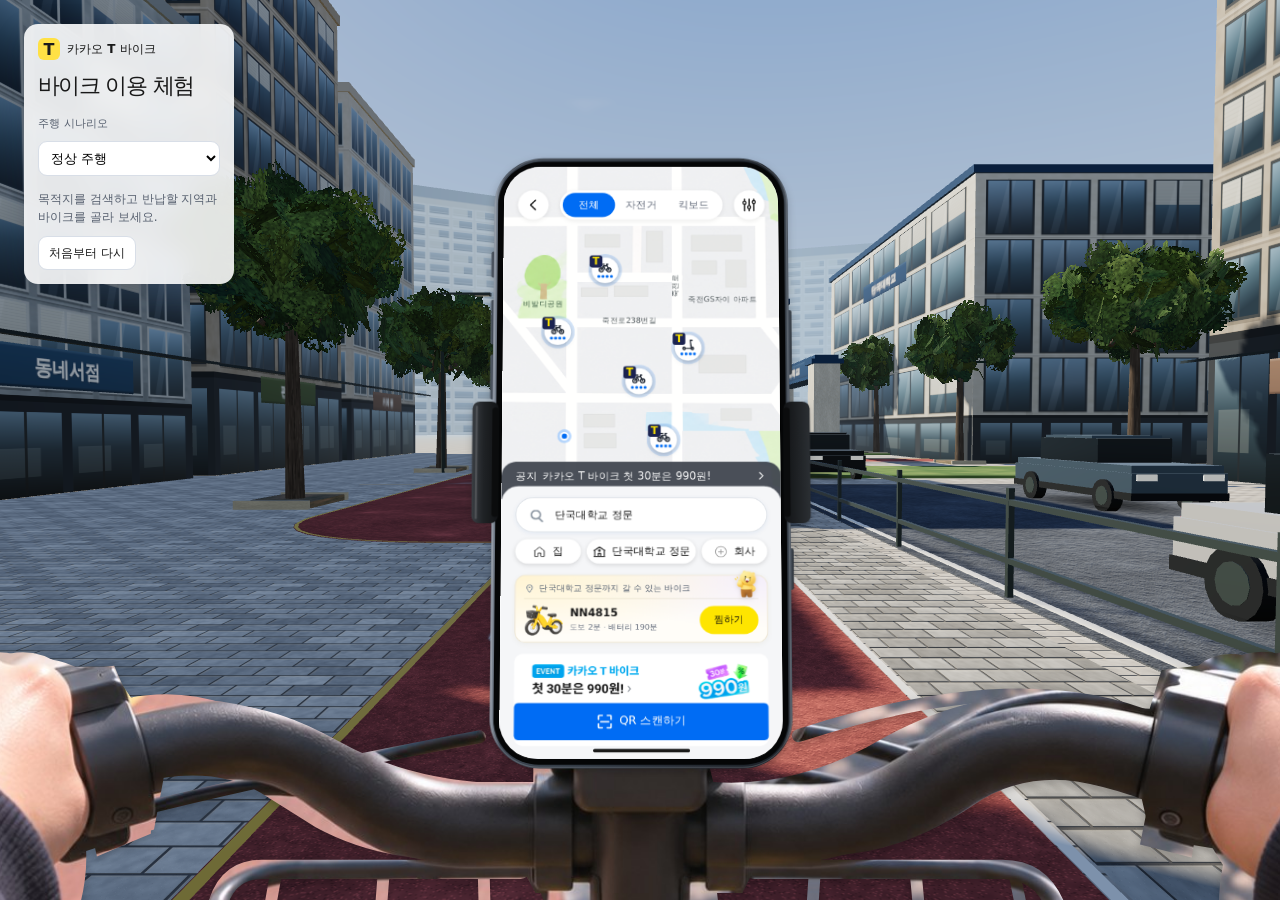
==== commit 286ad50c: "Keep pickup location centered as map and sheet move" ====
--- a/index.html
+++ b/index.html
@@ -1,4 +1,4 @@
-<!doctype html><html lang="ko"><head><meta charset="utf-8"><meta name="viewport" content="width=device-width,initial-scale=1,viewport-fit=cover"><title>카카오 T 바이크 UX 프로토타입</title><link rel="stylesheet" href="style.css?v=purple-final"></head>
+<!doctype html><html lang="ko"><head><meta charset="utf-8"><meta name="viewport" content="width=device-width,initial-scale=1,viewport-fit=cover"><title>카카오 T 바이크 UX 프로토타입</title><link rel="stylesheet" href="style.css?v=pickup-camera-center"></head>
 <body><main class="demo">
  <aside class="controls" aria-label="테스트 설정">
   <div class="brand"><span>T</span> 카카오 T 바이크</div>
@@ -61,7 +61,7 @@
   <div class="map" aria-hidden="true">
    <div class="pick-map">
     <svg class="pick-map-art" viewBox="0 0 402 874" aria-hidden="true">
-     <rect width="402" height="874" class="pick-ground"/>
+     <rect x="-402" y="-874" width="1206" height="2622" class="pick-ground"/>
      <path class="pick-building" d="M0 0H61L89 34 60 78 0 58Z M154 0H292V72L250 57 214 38Z M119 350H279V473H119Z M311 370H340V494H311Z M0 342L43 366 56 447 0 461Z M359 528H402V589H359Z"/>
      <path class="pick-green" d="M0 117L67 90 131 121 198 149 258 174 331 191 315 226 272 244 188 255 103 251 0 234Z"/>
      <path class="pick-street-edge" d="M-10-15L92 25 150 58 219 99 286 131 402 153 M-13 247L105 268 202 264 318 247 404 259 M-10 310L85 329 186 328 277 311 330 271 350 200 374 126 361 50 354-20 M-12 590L81 577 162 576 250 549 334 527 422 528"/>
@@ -321,6 +321,7 @@
    </div>
   </section>
   <div id="pins" class="pins" aria-label="지도에 표시된 자전거">
+   <div id="pickupMapWorld" class="pickup-map-world">
    <svg class="pickup-directions" viewBox="0 0 402 874" aria-hidden="true">
     <defs>
      <marker id="pickup-arrow" viewBox="0 0 12 12" markerWidth="12" markerHeight="12" markerUnits="userSpaceOnUse" refX="10" refY="6" orient="auto"><path d="M1 1L11 6 1 11 3 6Z" fill="#006cf4"/></marker>
@@ -339,6 +340,7 @@
     </g>
    </svg>
    <div id="pickupDistance" class="pickup-distance" role="status"></div>
+   </div>
   </div>
   <div class="status" aria-hidden="true"><span>9:55</span><span>▮▮▮ &nbsp;▰</span></div>
   <section id="picker" class="sheet picker">
@@ -476,5 +478,5 @@
   <div id="toast" role="status" aria-live="polite" class="toast"></div>
  </article></div>
 </div></div>
-</main><script src="app.js?v=purple-final"></script><script type="module" src="ride-background.js?v=purple-final"></script>
+</main><script src="app.js?v=pickup-camera-center"></script><script type="module" src="ride-background.js?v=pickup-camera-center"></script>
 </body></html>
--- a/style.css
+++ b/style.css
@@ -690,3 +690,10 @@
 
 /* The final prototype has one theme and two ride scenarios. */
 @media(max-width:700px){.controls{grid-template-columns:1fr}}
+
+/* Follow the current location within the unobstructed map as the sheet changes height. */
+.pick-map{background:var(--pickup-ground)}
+.pick-map-art,.pickup-map-world{transform:translate3d(var(--pickup-camera-x,0px),var(--pickup-camera-y,0px),0)}
+.pickup-map-world{position:absolute;inset:0;pointer-events:none}
+.pins{pointer-events:none}
+.pins .pin{pointer-events:auto}
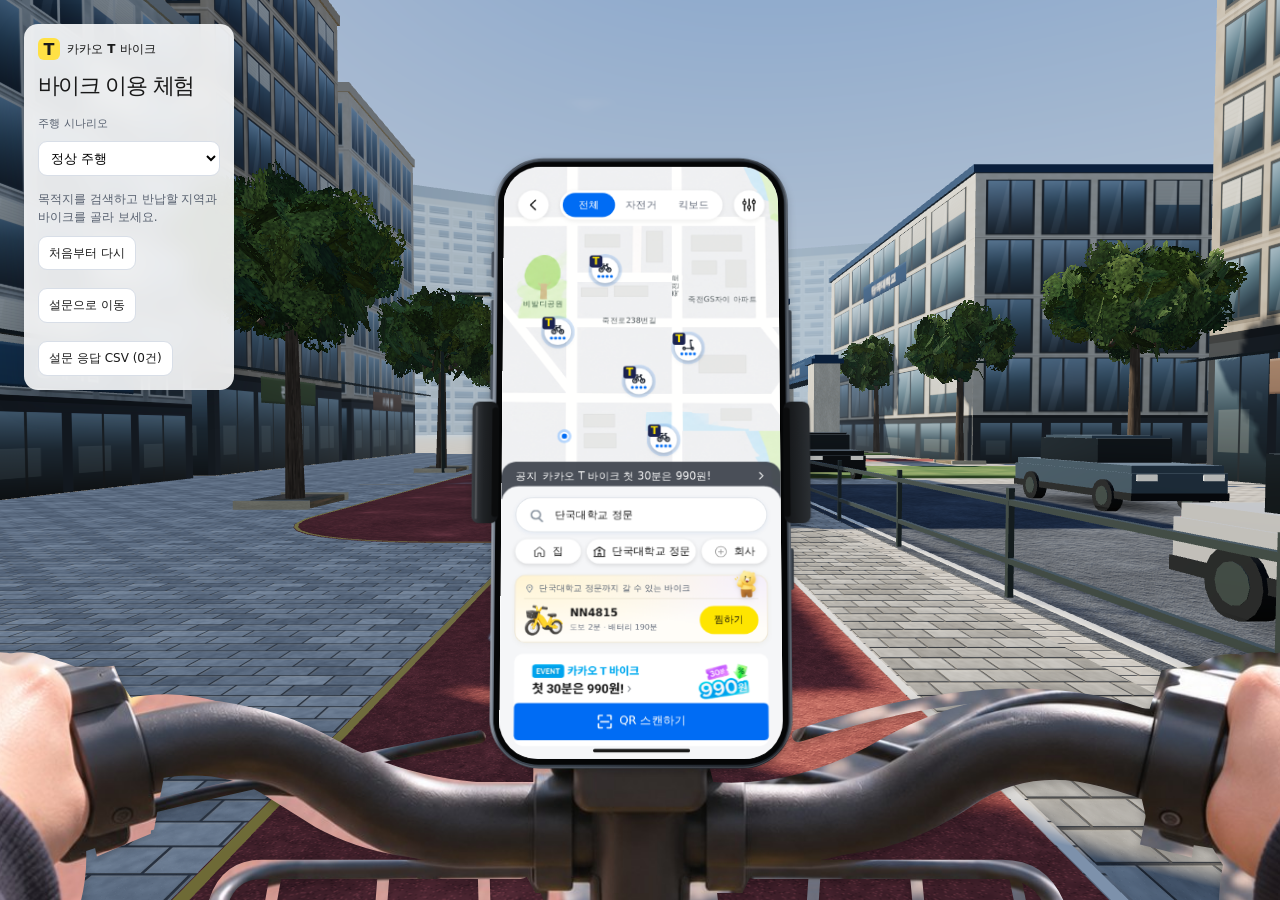
==== commit da266e63: "안내 슬라이드·사후 설문 연결 (슬라이드 이미지는 추후 추가)" ====
--- a/index.html
+++ b/index.html
@@ -1,4 +1,4 @@
-<!doctype html><html lang="ko"><head><meta charset="utf-8"><meta name="viewport" content="width=device-width,initial-scale=1,viewport-fit=cover"><title>카카오 T 바이크 UX 프로토타입</title><link rel="stylesheet" href="style.css?v=pickup-camera-center"></head>
+<!doctype html><html lang="ko"><head><meta charset="utf-8"><meta name="viewport" content="width=device-width,initial-scale=1,viewport-fit=cover"><title>카카오 T 바이크 UX 프로토타입</title><link rel="stylesheet" href="style.css?v=pickup-camera-center"><link rel="stylesheet" href="intro-survey.css?v=flow-1"></head>
 <body><main class="demo">
  <aside class="controls" aria-label="테스트 설정">
   <div class="brand"><span>T</span> 카카오 T 바이크</div>
@@ -478,5 +478,5 @@
   <div id="toast" role="status" aria-live="polite" class="toast"></div>
  </article></div>
 </div></div>
-</main><script src="app.js?v=pickup-camera-center"></script><script type="module" src="ride-background.js?v=pickup-camera-center"></script>
+</main><script src="app.js?v=pickup-camera-center"></script><script>window.INTRO_SLIDES=[];</script><script src="intro-survey.js?v=flow-1"></script><script type="module" src="ride-background.js?v=pickup-camera-center"></script>
 </body></html>
--- a/intro-survey.css
+++ b/intro-survey.css
@@ -0,0 +1,56 @@
+/* 테스트 진행 흐름: 안내 슬라이드 → 프로토타입 → 사후 설문 */
+.is-hidden{display:none!important}
+
+/* ---------- 안내 슬라이드 ---------- */
+.intro-deck{position:fixed;inset:0;z-index:5000;display:grid;place-items:center;background:#111214;cursor:pointer;user-select:none;-webkit-user-select:none;touch-action:manipulation}
+.intro-deck img{max-width:100vw;max-height:100vh;width:100%;height:100%;object-fit:contain;pointer-events:none}
+.intro-deck .intro-hint{position:absolute;left:50%;bottom:22px;translate:-50% 0;display:flex;align-items:center;gap:14px;padding:9px 16px;border-radius:999px;background:rgba(0,0,0,.55);color:#fff;font:600 14px/1 "Kakao Small Sans","Apple SD Gothic Neo",sans-serif;backdrop-filter:blur(6px)}
+.intro-deck .intro-dots{display:flex;gap:6px}
+.intro-deck .intro-dots i{width:7px;height:7px;border-radius:50%;background:rgba(255,255,255,.35)}
+.intro-deck .intro-dots i.on{background:#fee500}
+.intro-deck .intro-prev{position:absolute;left:0;top:0;bottom:0;width:18%}
+
+/* ---------- 설문으로 넘어가기 ---------- */
+.survey-cta{position:fixed;z-index:4000;left:50%;bottom:28px;translate:-50% 0;display:flex;align-items:center;gap:12px;padding:14px 16px 14px 22px;border-radius:20px;background:#fff;box-shadow:0 12px 40px rgba(0,0,0,.28);font:600 16px/1.3 "Kakao Small Sans","Apple SD Gothic Neo",sans-serif;color:#191a1c;animation:survey-rise .35s ease-out}
+.survey-cta button{padding:12px 18px;border:0;border-radius:14px;background:#fee500;color:#191a1c;font:700 16px/1 inherit;cursor:pointer}
+@keyframes survey-rise{from{opacity:0;translate:-50% 20px}}
+.controls .survey-open{margin-top:8px}
+
+/* ---------- 사후 설문 ---------- */
+.survey{position:fixed;inset:0;z-index:6000;overflow:auto;background:#f3f4f6;color:#191a1c;font:500 16px/1.5 "Kakao Small Sans","Apple SD Gothic Neo",sans-serif;-webkit-overflow-scrolling:touch}
+.survey-progress{position:sticky;top:0;z-index:2;display:flex;align-items:center;gap:14px;padding:14px max(24px,calc(50% - 360px));background:rgba(243,244,246,.92);backdrop-filter:blur(10px)}
+.survey-progress .bar{flex:1;height:8px;border-radius:99px;background:#e2e4e8;overflow:hidden}
+.survey-progress .bar i{display:block;height:100%;width:0;border-radius:inherit;background:#fee500;transition:width .2s}
+.survey-progress b{font-size:14px;font-variant-numeric:tabular-nums;color:#4b5058}
+.survey-body{max-width:720px;margin:0 auto;padding:12px 24px 120px}
+.survey h1{margin:18px 0 6px;font:700 28px/1.3 "Kakao Big Sans","Apple SD Gothic Neo",sans-serif}
+.survey .survey-lead{margin:0 0 6px;color:#5b616b}
+.survey .survey-scale{margin:0 0 22px;color:#8a9099;font-size:14px}
+.survey section{margin-top:18px;padding:22px 22px 8px;border-radius:22px;background:#fff}
+.survey h2{margin:0 0 6px;font:700 19px/1.3 "Kakao Big Sans","Apple SD Gothic Neo",sans-serif}
+.survey .q{padding:16px 0 18px;border-top:1px solid #eef0f3}
+.survey h2+.q{border-top:0}
+.survey .q.missing .q-title{color:#d92d20}
+.survey .q-title{margin:0 0 12px;font-weight:600}
+.survey .q-title small{margin-right:6px;color:#8a9099;font-weight:700}
+.survey .choices{display:flex;flex-wrap:wrap;gap:8px}
+.survey .choices label{position:relative}
+.survey .choices input{position:absolute;opacity:0;pointer-events:none}
+.survey .choices span{display:block;min-width:64px;padding:12px 16px;border:1.5px solid #dfe2e7;border-radius:14px;background:#fff;text-align:center;font-weight:600;cursor:pointer;transition:background .12s,border-color .12s}
+.survey .choices input:checked+span{border-color:#191a1c;background:#fee500}
+.survey .choices input:focus-visible+span{outline:3px solid #2563eb;outline-offset:2px}
+.survey .likert{display:grid;grid-template-columns:repeat(5,1fr);gap:8px}
+.survey .likert span{min-width:0;padding:12px 0;font-size:18px}
+.survey .likert-ends{display:flex;justify-content:space-between;margin-top:6px;color:#8a9099;font-size:13px}
+.survey textarea{width:100%;min-height:140px;padding:14px 16px;border:1.5px solid #dfe2e7;border-radius:14px;font:500 16px/1.5 inherit;resize:vertical;box-sizing:border-box}
+.survey textarea:focus{outline:none;border-color:#191a1c}
+.survey-submit{position:fixed;left:0;right:0;bottom:0;z-index:2;display:flex;justify-content:center;padding:14px 24px 22px;background:linear-gradient(transparent,#f3f4f6 35%)}
+.survey-submit button{width:min(672px,100%);padding:18px;border:0;border-radius:18px;background:#191a1c;color:#fff;font:700 18px/1 inherit;cursor:pointer}
+.survey-submit button[aria-disabled=true]{background:#b9bdc4}
+.survey-done{min-height:100%;display:grid;place-items:center;padding:40px 24px;text-align:center}
+.survey-done h1{font-size:30px}
+.survey-done p{color:#5b616b}
+.survey-done .row{display:flex;justify-content:center;gap:10px;margin-top:28px;flex-wrap:wrap}
+.survey-done button{padding:14px 20px;border:0;border-radius:14px;background:#e4e6ea;font:700 15px/1 inherit;cursor:pointer}
+.survey-done button.primary{background:#fee500}
+@media(max-width:700px){.survey .likert span{font-size:16px}.survey section{padding:18px 16px 6px}}
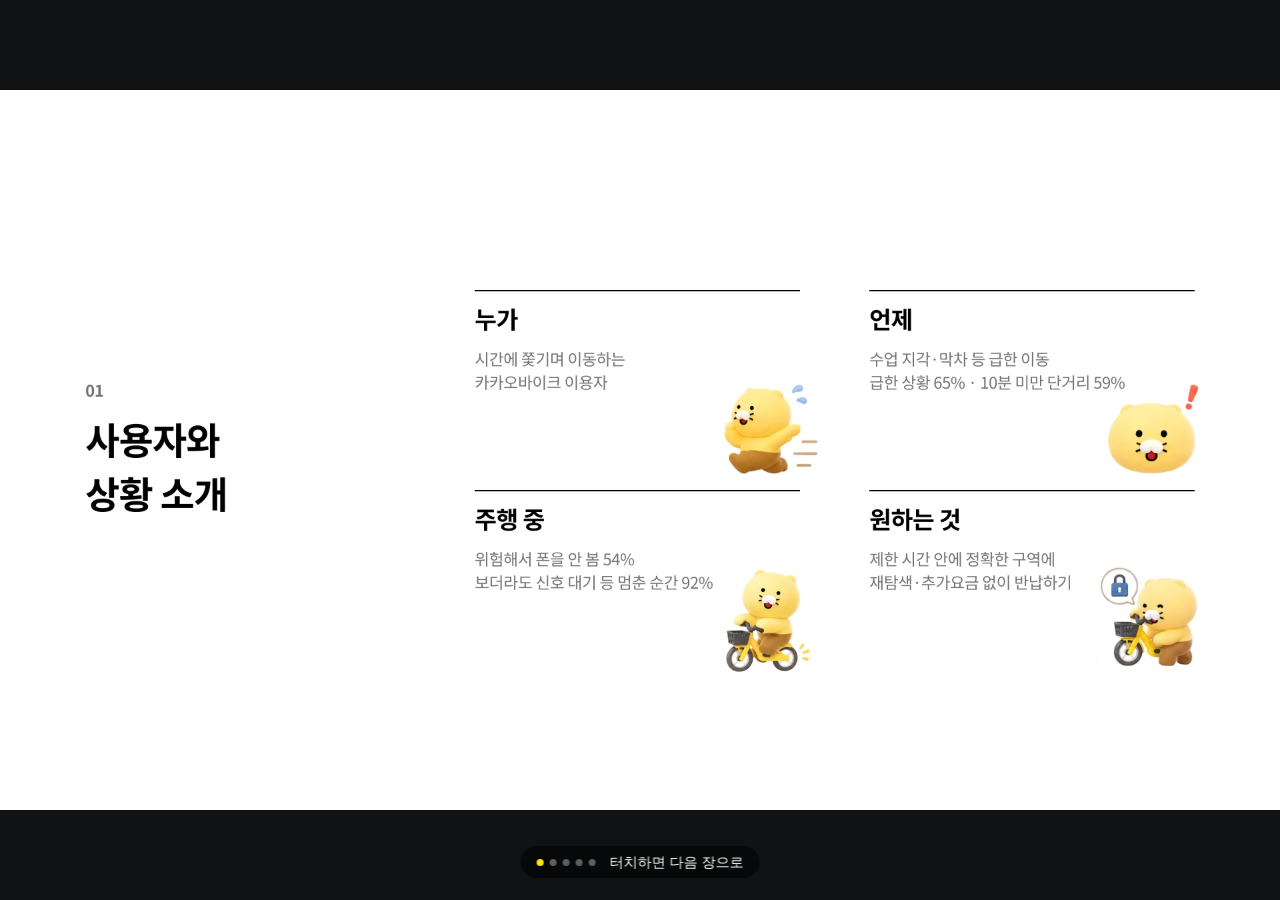
==== commit 403a12e4: "Show intro PPT slides before prototype" ====
--- a/index.html
+++ b/index.html
@@ -1,4 +1,4 @@
-<!doctype html><html lang="ko"><head><meta charset="utf-8"><meta name="viewport" content="width=device-width,initial-scale=1,viewport-fit=cover"><title>카카오 T 바이크 UX 프로토타입</title><link rel="stylesheet" href="style.css?v=pickup-camera-center"><link rel="stylesheet" href="intro-survey.css?v=flow-1"></head>
+<!doctype html><html lang="ko"><head><meta charset="utf-8"><meta name="viewport" content="width=device-width,initial-scale=1,viewport-fit=cover"><title>카카오 T 바이크 UX 프로토타입</title><link rel="stylesheet" href="style.css?v=pickup-line-visible"><link rel="stylesheet" href="intro-survey.css?v=flow-1"></head>
 <body><main class="demo">
  <aside class="controls" aria-label="테스트 설정">
   <div class="brand"><span>T</span> 카카오 T 바이크</div>
@@ -478,5 +478,5 @@
   <div id="toast" role="status" aria-live="polite" class="toast"></div>
  </article></div>
 </div></div>
-</main><script src="app.js?v=pickup-camera-center"></script><script>window.INTRO_SLIDES=[];</script><script src="intro-survey.js?v=flow-1"></script><script type="module" src="ride-background.js?v=pickup-camera-center"></script>
+</main><script src="app.js?v=pickup-line-visible"></script><script>window.INTRO_SLIDES=["assets/intro/slide-01.webp","assets/intro/slide-02.webp","assets/intro/slide-03.webp","assets/intro/slide-04.webp","assets/intro/slide-05.webp"];</script><script src="intro-survey.js?v=flow-1"></script><script type="module" src="ride-background.js?v=pickup-line-visible"></script>
 </body></html>
--- a/style.css
+++ b/style.css
@@ -221,8 +221,8 @@
 .pick-island i{width:36px;border-bottom:2px dotted #d9d25d}
 .pickup-directions,.pickup-distance{pointer-events:none}
 .pickup-halo,.pickup-line{fill:none;stroke-linejoin:round;stroke-linecap:round}
-.pickup-halo{stroke:#fff;stroke-width:6;opacity:.82}
-.pickup-line{stroke:#006cf4;stroke-width:2.7;stroke-dasharray:5 6}
+.pickup-halo{stroke:#fff;stroke-width:7.5;opacity:.9}
+.pickup-line{stroke:#006cf4;stroke-width:4;stroke-dasharray:5 6}
 .pickup-location-halo{fill:#9ac8ff;opacity:.7}
 .pickup-location{fill:#006cf4;stroke:white;stroke-width:2.5}
 .pickup-directions:has(#pickupLocation[data-arrived]) :is(.pickup-line,.pickup-halo){visibility:hidden}
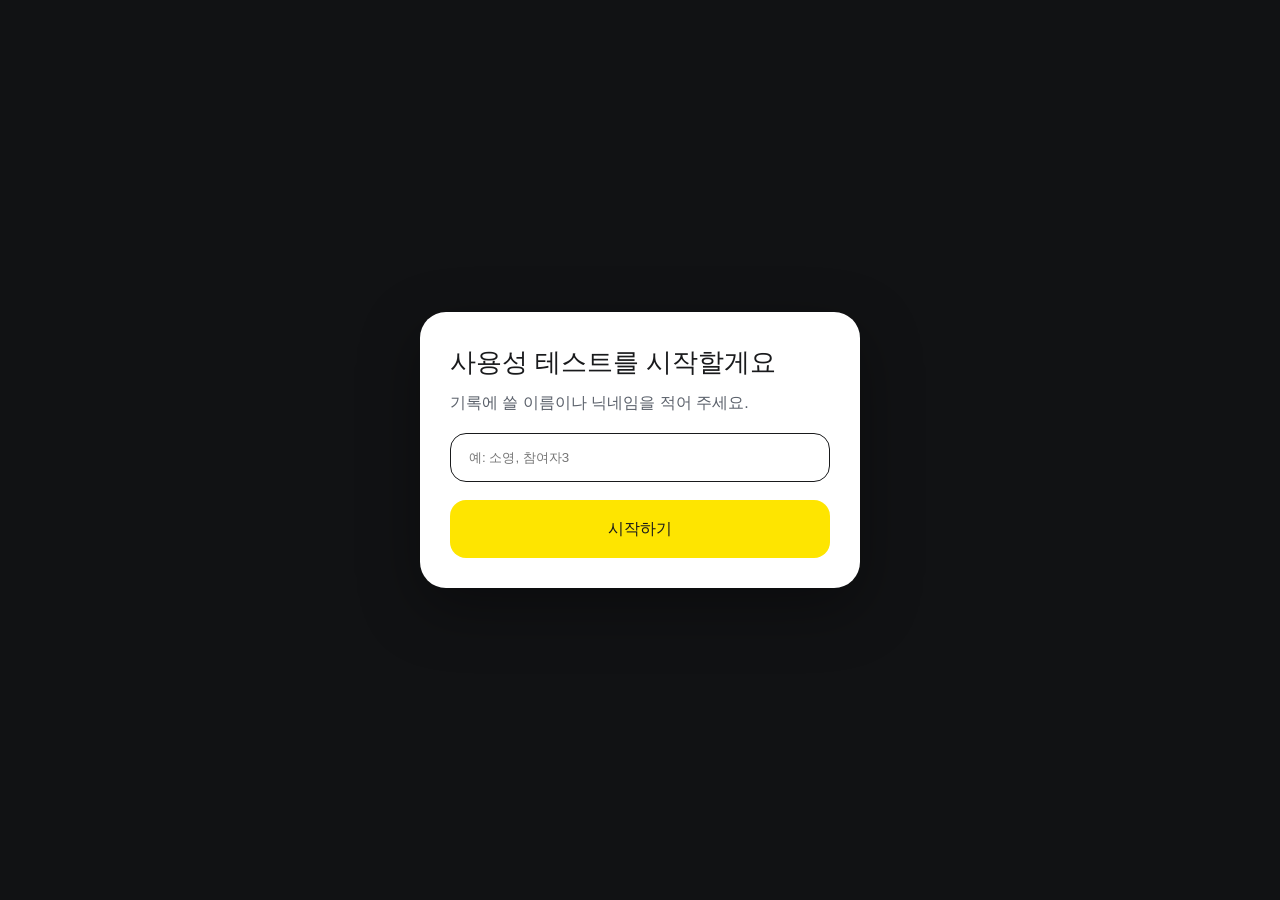
==== commit e2c35e0b: "주행 카드 도착 예정 시각 초기값도 10:03으로" ====
--- a/index.html
+++ b/index.html
@@ -1,4 +1,4 @@
-<!doctype html><html lang="ko"><head><meta charset="utf-8"><meta name="viewport" content="width=device-width,initial-scale=1,viewport-fit=cover"><title>카카오 T 바이크 UX 프로토타입</title><link rel="stylesheet" href="style.css?v=pickup-line-visible"><link rel="stylesheet" href="intro-survey.css?v=flow-1"></head>
+<!doctype html><html lang="ko"><head><meta charset="utf-8"><meta name="viewport" content="width=device-width,initial-scale=1,viewport-fit=cover"><title>카카오 T 바이크 UX 프로토타입</title><link rel="stylesheet" href="style.css?v=start-after-arrival"><link rel="stylesheet" href="intro-survey.css?v=flow-1"></head>
 <body><main class="demo">
  <aside class="controls" aria-label="테스트 설정">
   <div class="brand"><span>T</span> 카카오 T 바이크</div>
@@ -360,7 +360,7 @@
     <img class="turn-light" src="assets/banner-light-turn.svg" alt="">
     <img class="turn-dark" src="assets/banner-dark-turn.svg" alt="">
     <svg class="turn-straight" viewBox="0 0 48 48" aria-hidden="true"><path d="M24 40V8m-12 12L24 8l12 12" fill="none" stroke="currentColor" stroke-width="6" stroke-linecap="round" stroke-linejoin="round"/></svg>
-    <strong id="distance">80</strong><small>m</small></div><span id="navLabel">12:23 도착 예정</span></div><div class="meter" id="rideMeter" role="timer" aria-label="이용 시간 0분 0초">
+    <strong id="distance">80</strong><small>m</small></div><span id="navLabel">10:03 도착 예정</span></div><div class="meter" id="rideMeter" role="timer" aria-label="이용 시간 0분 0초">
      <svg class="meter-ring" viewBox="0 0 100 100" aria-hidden="true"><circle class="meter-track" cx="50" cy="50" r="45"/><circle class="meter-progress" id="meterProgress" cx="50" cy="50" r="45" pathLength="60" stroke-dasharray="0 60"/></svg>
      <b id="meterText">0분</b><small id="meterPrice">0원</small>
     </div></header>
@@ -478,5 +478,5 @@
   <div id="toast" role="status" aria-live="polite" class="toast"></div>
  </article></div>
 </div></div>
-</main><script src="app.js?v=pickup-line-visible"></script><script>window.INTRO_SLIDES=["assets/intro/slide-01.webp","assets/intro/slide-02.webp","assets/intro/slide-03.webp","assets/intro/slide-04.webp","assets/intro/slide-05.webp"];</script><script src="intro-survey.js?v=flow-1"></script><script type="module" src="ride-background.js?v=pickup-line-visible"></script>
+</main><script src="app.js?v=start-after-arrival"></script><script>window.INTRO_SLIDES=["assets/intro/slide-01.webp","assets/intro/slide-02.webp","assets/intro/slide-03.webp","assets/intro/slide-04.webp","assets/intro/slide-05.webp"];</script><script src="intro-survey.js?v=flow-1"></script><script src="assets/html-to-image.js"></script><script src="analytics.js?v=analytics-1"></script><script type="module" src="ride-background.js?v=start-after-arrival"></script>
 </body></html>
--- a/style.css
+++ b/style.css
@@ -697,3 +697,6 @@
 .pickup-map-world{position:absolute;inset:0;pointer-events:none}
 .pins{pointer-events:none}
 .pins .pin{pointer-events:auto}
+
+/* Starting a reserved bike becomes available after the approach animation completes. */
+#primary:disabled{background:#e5edfc;border-color:#d0def4;color:#547397;cursor:wait}
--- a/intro-survey.css
+++ b/intro-survey.css
@@ -11,9 +11,10 @@
 .intro-deck .intro-prev{position:absolute;left:0;top:0;bottom:0;width:18%}
 
 /* ---------- 설문으로 넘어가기 ---------- */
-.survey-cta{position:fixed;z-index:4000;left:50%;bottom:28px;translate:-50% 0;display:flex;align-items:center;gap:12px;padding:14px 16px 14px 22px;border-radius:20px;background:#fff;box-shadow:0 12px 40px rgba(0,0,0,.28);font:600 16px/1.3 "Kakao Small Sans","Apple SD Gothic Neo",sans-serif;color:#191a1c;animation:survey-rise .35s ease-out}
+.survey-cta{position:fixed;z-index:4000;right:24px;bottom:max(24px,env(safe-area-inset-bottom));display:flex;align-items:center;gap:12px;padding:14px 16px 14px 22px;border-radius:20px;background:#fff;box-shadow:0 12px 40px rgba(0,0,0,.28);font:600 16px/1.3 "Kakao Small Sans","Apple SD Gothic Neo",sans-serif;color:#191a1c;animation:survey-rise .35s ease-out}
 .survey-cta button{padding:12px 18px;border:0;border-radius:14px;background:#fee500;color:#191a1c;font:700 16px/1 inherit;cursor:pointer}
-@keyframes survey-rise{from{opacity:0;translate:-50% 20px}}
+@keyframes survey-rise{from{opacity:0;translate:0 20px}}
+@media(max-width:700px){.survey-cta{left:12px;right:12px;bottom:12px;justify-content:space-between}}
 .controls .survey-open{margin-top:8px}
 
 /* ---------- 사후 설문 ---------- */
@@ -54,3 +55,37 @@
 .survey-done button{padding:14px 20px;border:0;border-radius:14px;background:#e4e6ea;font:700 15px/1 inherit;cursor:pointer}
 .survey-done button.primary{background:#fee500}
 @media(max-width:700px){.survey .likert span{font-size:16px}.survey section{padding:18px 16px 6px}}
+
+/* ---------- 참여자 이름 ---------- */
+.flow-start{position:fixed;inset:0;z-index:8000;display:grid;place-items:center;padding:24px;background:#111214;font:500 16px/1.5 "Kakao Small Sans","Apple SD Gothic Neo",sans-serif}
+.flow-start-card{width:min(440px,100%);display:grid;gap:12px;padding:34px 30px 30px;border-radius:26px;background:#fff;color:#191a1c;box-shadow:0 20px 60px rgba(0,0,0,.35)}
+.flow-start-card h1{margin:0;font:700 26px/1.3 "Kakao Big Sans","Apple SD Gothic Neo",sans-serif}
+.flow-start-card p{margin:0 0 6px;color:#5b616b}
+.flow-start-card input{width:100%;box-sizing:border-box;padding:16px 18px;border:1.5px solid #dfe2e7;border-radius:16px;font:600 18px/1.3 inherit}
+.flow-start-card input:focus{outline:none;border-color:#191a1c}
+.flow-start-error{color:#d92d20;font-size:14px}
+.flow-start-card button{margin-top:6px;padding:17px;border:0;border-radius:16px;background:#fee500;color:#191a1c;font:700 18px/1 inherit;cursor:pointer}
+
+/* ---------- 상단 진행바 ---------- */
+:root{--flow-bar:52px}
+.flow-nav{position:fixed;z-index:7000;top:0;left:0;right:0;height:calc(var(--flow-bar) + env(safe-area-inset-top));padding:env(safe-area-inset-top) 20px 0;box-sizing:border-box;display:flex;flex-direction:column;justify-content:center;background:rgba(20,21,23,.86);backdrop-filter:blur(12px);-webkit-backdrop-filter:blur(12px);font:600 14px/1 "Kakao Small Sans","Apple SD Gothic Neo",sans-serif;color:#fff}
+.flow-nav[hidden]{display:none}
+.flow-steps{display:flex;align-items:center;justify-content:center;gap:10px;max-width:760px;width:100%;margin:0 auto}
+.flow-nav button{flex:none;display:flex;align-items:center;gap:8px;min-height:40px;padding:0 10px;border:0;border-radius:12px;background:transparent;color:rgba(255,255,255,.55);font:inherit;cursor:pointer;-webkit-tap-highlight-color:transparent}
+.flow-nav button:focus-visible{outline:2px solid #fee500;outline-offset:2px}
+.flow-dot{display:grid;place-items:center;width:24px;height:24px;border-radius:50%;border:1.5px solid rgba(255,255,255,.35);font-size:12px;font-weight:700;box-sizing:border-box}
+.flow-label em{font-style:normal;font-weight:500;opacity:.75;font-variant-numeric:tabular-nums}
+.flow-nav button[data-state=current]{color:#fff}
+.flow-nav button[data-state=current] .flow-dot{background:#fee500;border-color:#fee500;color:#191a1c}
+.flow-nav button[data-state=done]{color:rgba(255,255,255,.85)}
+.flow-nav button[data-state=done] .flow-dot{background:rgba(254,229,0,.22);border-color:#fee500;color:#fee500}
+.flow-link{flex:1;min-width:24px;height:2px;border-radius:2px;background:rgba(255,255,255,.18)}
+.flow-link.on{background:#fee500}
+.flow-track{position:absolute;left:0;right:0;bottom:0;height:3px;background:rgba(255,255,255,.08)}
+.flow-track i{display:block;height:100%;width:0;background:#fee500;transition:width .35s ease}
+/* 진행바 아래로 내용 밀기 */
+body.has-flow-bar .survey{top:calc(var(--flow-bar) + env(safe-area-inset-top))}
+body.has-flow-bar .controls{top:calc(var(--flow-bar) + 16px)}
+body.has-flow-bar .intro-deck{top:calc(var(--flow-bar) + env(safe-area-inset-top))}
+.survey[hidden]{display:none}
+@media(max-width:700px){:root{--flow-bar:46px}.flow-nav{padding-left:8px;padding-right:8px;font-size:12px}.flow-steps{gap:4px}.flow-nav button{padding:0 4px;gap:5px}.flow-label em{display:none}.flow-link{min-width:8px}}
